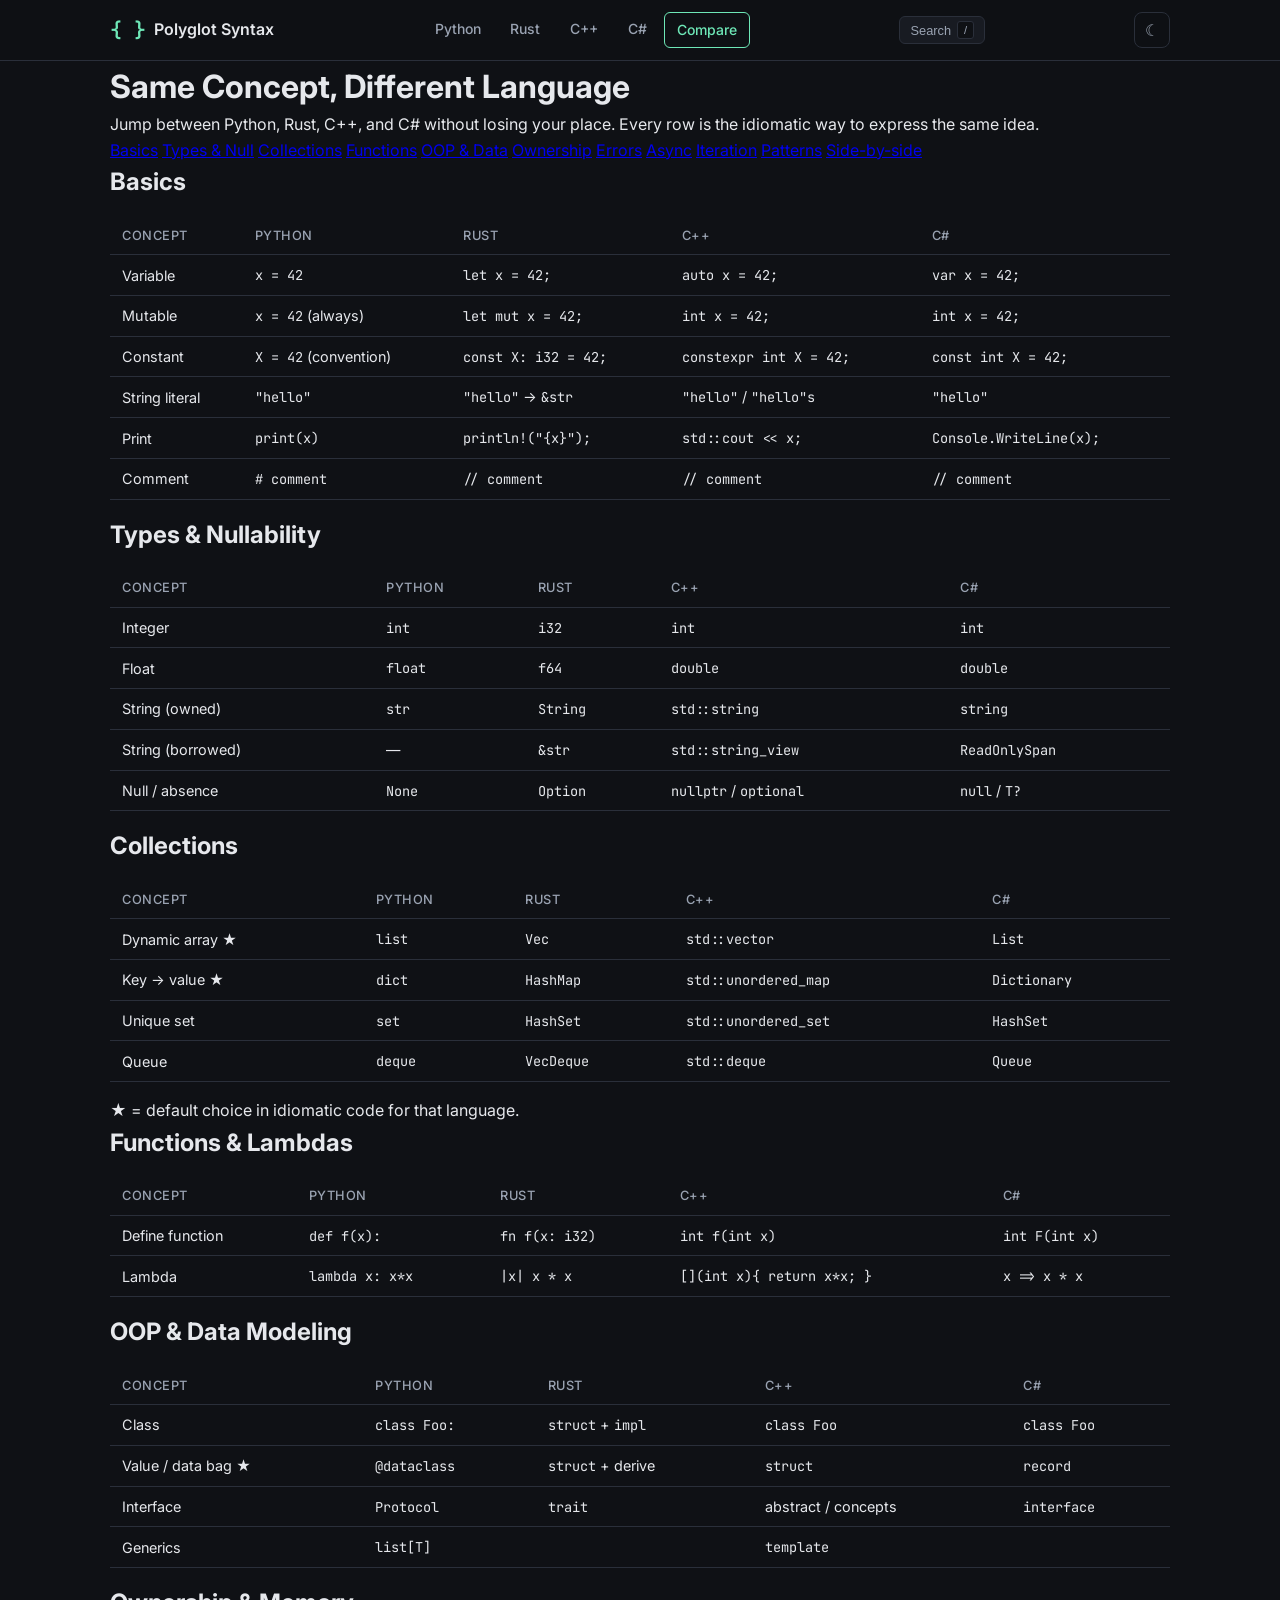
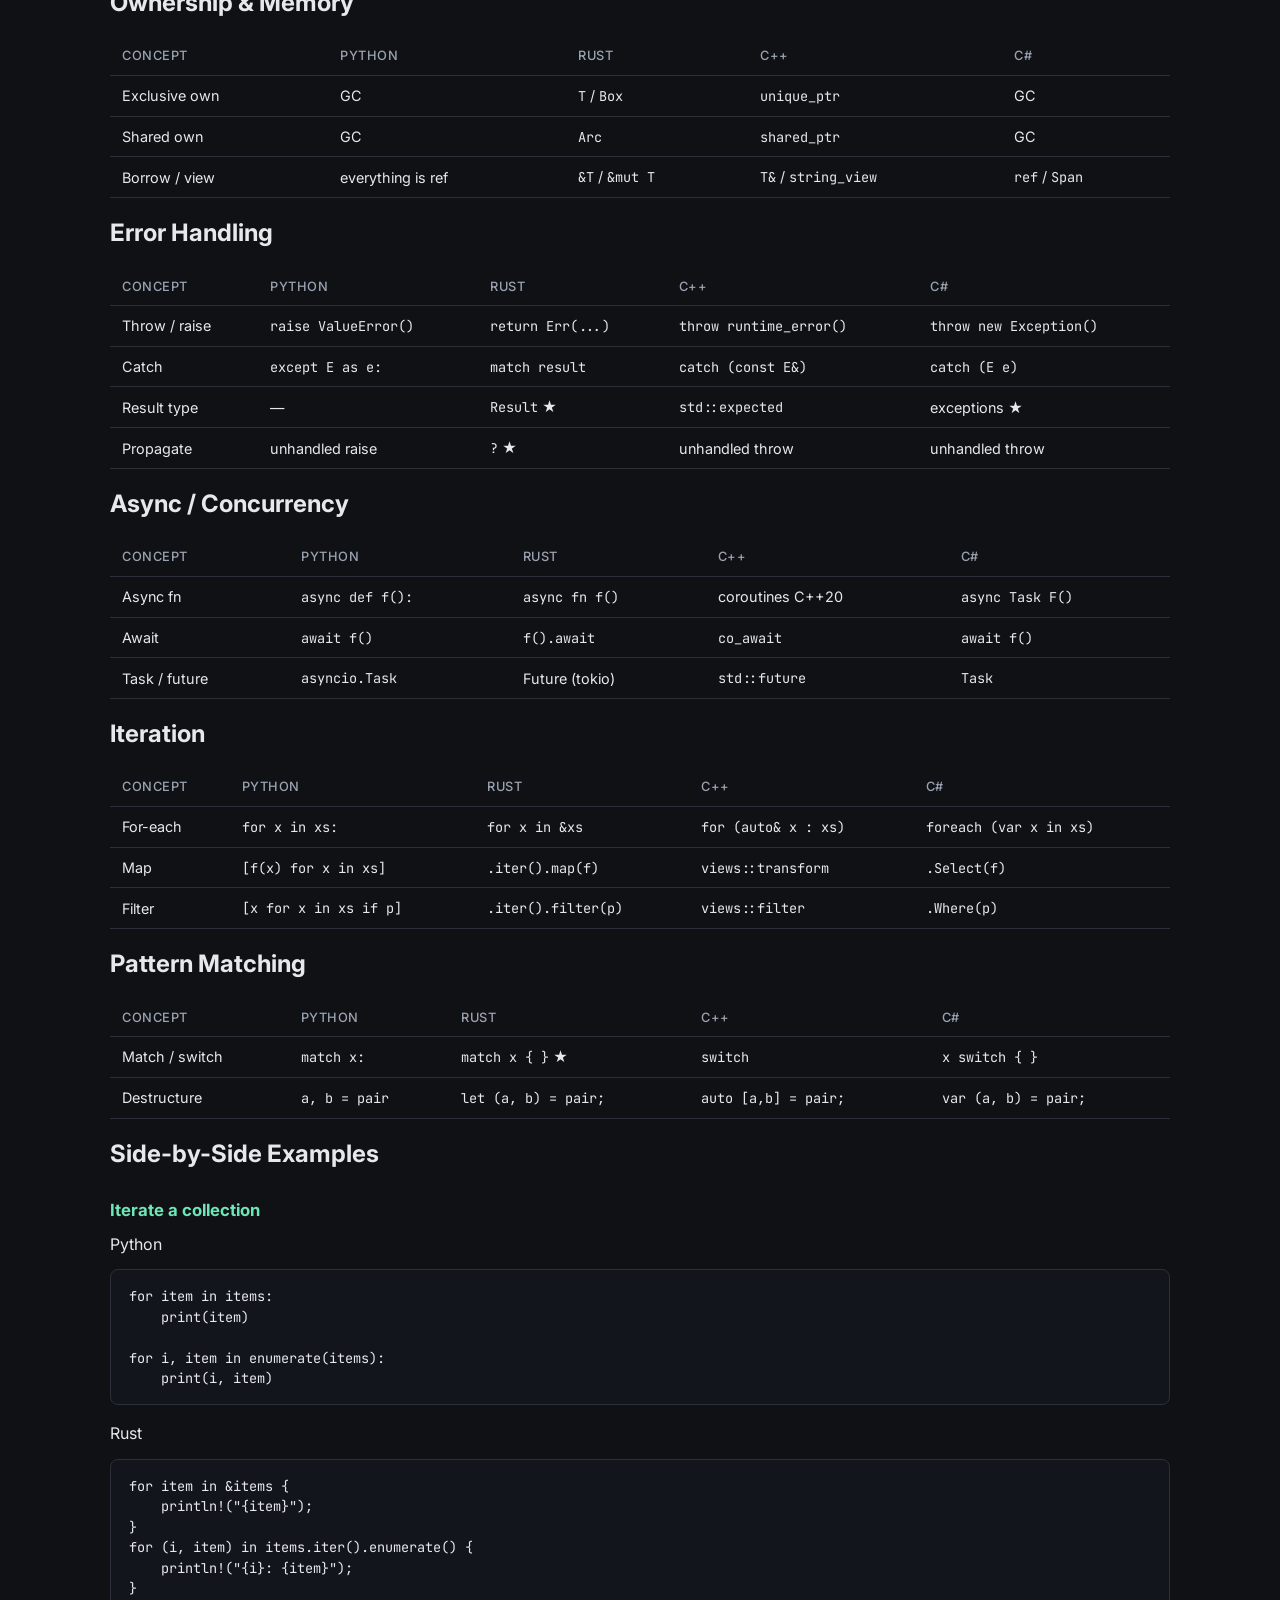
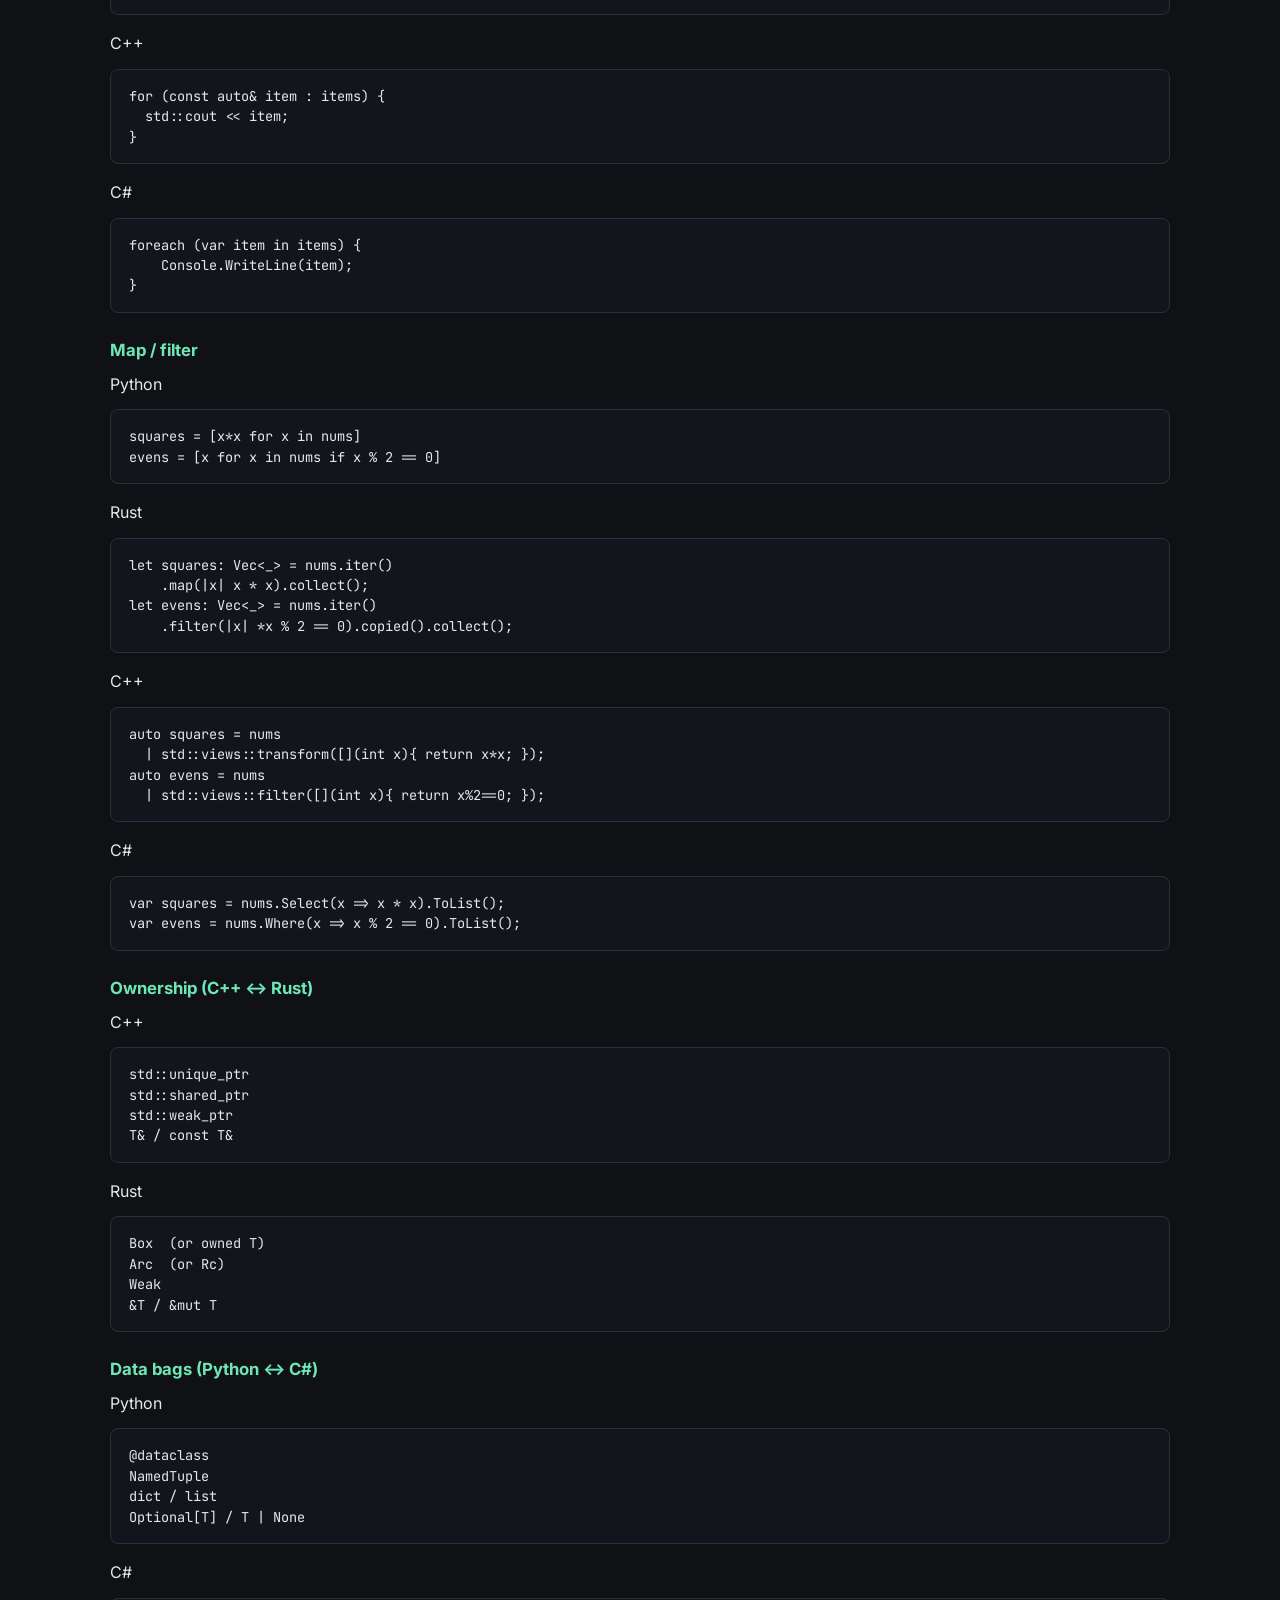
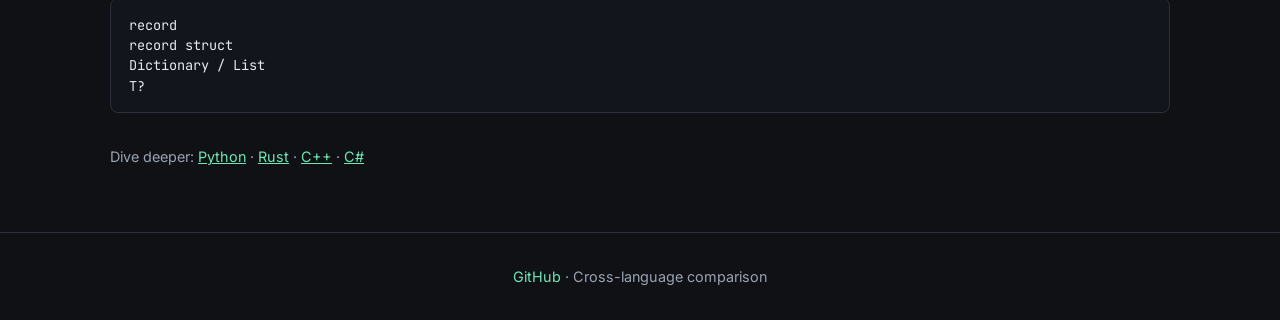
==== compare/index.html @ 5d9e0e56 "Phase 4: cross-language comparison page with concept matrices and side-by-side examples" ====
<!DOCTYPE html>
<html lang="en">
<head>
  <meta charset="UTF-8">
  <meta name="viewport" content="width=device-width, initial-scale=1.0">
  <title>Compare Languages — Polyglot Syntax Reference</title>
  <meta name="description" content="Side-by-side syntax comparison for Python, Rust, C++, and C#.">
  <link rel="stylesheet" href="../css/style.css">
  <link href="https://fonts.googleapis.com/css2?family=Inter:wght@400;500;600;700&family=JetBrains+Mono:wght@400;500&display=swap" rel="stylesheet">
</head>
<body>
  <header class="site-header">
    <div class="container header-inner">
      <a href="../index.html" class="logo"><span class="logo-mark">{ }</span><span class="logo-text">Polyglot Syntax</span></a>
      <nav class="lang-nav">
        <a href="../python/index.html" class="lang-btn python">Python</a>
        <a href="../rust/index.html" class="lang-btn rust">Rust</a>
        <a href="../cpp/index.html" class="lang-btn cpp">C++</a>
        <a href="../csharp/index.html" class="lang-btn csharp">C#</a>
        <a href="index.html" class="lang-btn" style="color:var(--accent);border:1px solid var(--accent);">Compare</a>
      </nav>
      <button id="theme-toggle" class="theme-btn" aria-label="Toggle theme">☾</button>
    </div>
  </header>

  <main class="container" style="max-width:1100px;padding-bottom:4rem;">
    <div class="compare-hero">
      <h1>Same Concept, Different Language</h1>
      <p>Jump between Python, Rust, C++, and C# without losing your place.
         Every row is the idiomatic way to express the same idea.</p>
    </div>

    <nav class="compare-toc">
      <a href="#basics">Basics</a>
      <a href="#types">Types & Null</a>
      <a href="#collections">Collections</a>
      <a href="#functions">Functions</a>
      <a href="#oop">OOP & Data</a>
      <a href="#ownership">Ownership</a>
      <a href="#errors">Errors</a>
      <a href="#async">Async</a>
      <a href="#iteration">Iteration</a>
      <a href="#patterns">Patterns</a>
      <a href="#side-by-side">Side-by-side</a>
    </nav>

    <section class="compare-section" id="basics">
      <h2>Basics</h2>
      <table class="compare-table">
        <thead><tr><th>Concept</th><th class="lang-python">Python</th><th class="lang-rust">Rust</th><th class="lang-cpp">C++</th><th class="lang-csharp">C#</th></tr></thead>
        <tbody>
          <tr><td class="concept">Variable</td><td><code>x = 42</code></td><td><code>let x = 42;</code></td><td><code>auto x = 42;</code></td><td><code>var x = 42;</code></td></tr>
          <tr><td class="concept">Mutable</td><td><code>x = 42</code> (always)</td><td><code>let mut x = 42;</code></td><td><code>int x = 42;</code></td><td><code>int x = 42;</code></td></tr>
          <tr><td class="concept">Constant</td><td><code>X = 42</code> (convention)</td><td><code>const X: i32 = 42;</code></td><td><code>constexpr int X = 42;</code></td><td><code>const int X = 42;</code></td></tr>
          <tr><td class="concept">String literal</td><td><code>"hello"</code></td><td><code>"hello"</code> → <code>&str</code></td><td><code>"hello"</code> / <code>"hello"s</code></td><td><code>"hello"</code></td></tr>
          <tr><td class="concept">Print</td><td><code>print(x)</code></td><td><code>println!("{x}");</code></td><td><code>std::cout << x;</code></td><td><code>Console.WriteLine(x);</code></td></tr>
          <tr><td class="concept">Comment</td><td><code># comment</code></td><td><code>// comment</code></td><td><code>// comment</code></td><td><code>// comment</code></td></tr>
        </tbody>
      </table>
    </section>

    <section class="compare-section" id="types">
      <h2>Types & Nullability</h2>
      <table class="compare-table">
        <thead><tr><th>Concept</th><th class="lang-python">Python</th><th class="lang-rust">Rust</th><th class="lang-cpp">C++</th><th class="lang-csharp">C#</th></tr></thead>
        <tbody>
          <tr><td class="concept">Integer</td><td><code>int</code></td><td><code>i32</code></td><td><code>int</code></td><td><code>int</code></td></tr>
          <tr><td class="concept">Float</td><td><code>float</code></td><td><code>f64</code></td><td><code>double</code></td><td><code>double</code></td></tr>
          <tr><td class="concept">String (owned)</td><td><code>str</code></td><td><code>String</code></td><td><code>std::string</code></td><td><code>string</code></td></tr>
          <tr><td class="concept">String (borrowed)</td><td>—</td><td><code>&str</code></td><td><code>std::string_view</code></td><td><code>ReadOnlySpan<char></code></td></tr>
          <tr><td class="concept">Null / absence</td><td><code>None</code></td><td><code>Option<T></code></td><td><code>nullptr</code> / <code>optional</code></td><td><code>null</code> / <code>T?</code></td></tr>
        </tbody>
      </table>
    </section>

    <section class="compare-section" id="collections">
      <h2>Collections</h2>
      <table class="compare-table">
        <thead><tr><th>Concept</th><th class="lang-python">Python</th><th class="lang-rust">Rust</th><th class="lang-cpp">C++</th><th class="lang-csharp">C#</th></tr></thead>
        <tbody>
          <tr><td class="concept">Dynamic array ★</td><td><code>list</code></td><td><code>Vec<T></code></td><td><code>std::vector<T></code></td><td><code>List<T></code></td></tr>
          <tr><td class="concept">Key → value ★</td><td><code>dict</code></td><td><code>HashMap<K,V></code></td><td><code>std::unordered_map</code></td><td><code>Dictionary<K,V></code></td></tr>
          <tr><td class="concept">Unique set</td><td><code>set</code></td><td><code>HashSet<T></code></td><td><code>std::unordered_set</code></td><td><code>HashSet<T></code></td></tr>
          <tr><td class="concept">Queue</td><td><code>deque</code></td><td><code>VecDeque<T></code></td><td><code>std::deque<T></code></td><td><code>Queue<T></code></td></tr>
        </tbody>
      </table>
      <p class="idiom-note">★ = default choice in idiomatic code for that language.</p>
    </section>

    <section class="compare-section" id="functions">
      <h2>Functions & Lambdas</h2>
      <table class="compare-table">
        <thead><tr><th>Concept</th><th class="lang-python">Python</th><th class="lang-rust">Rust</th><th class="lang-cpp">C++</th><th class="lang-csharp">C#</th></tr></thead>
        <tbody>
          <tr><td class="concept">Define function</td><td><code>def f(x):</code></td><td><code>fn f(x: i32)</code></td><td><code>int f(int x)</code></td><td><code>int F(int x)</code></td></tr>
          <tr><td class="concept">Lambda</td><td><code>lambda x: x*x</code></td><td><code>|x| x * x</code></td><td><code>[](int x){ return x*x; }</code></td><td><code>x => x * x</code></td></tr>
        </tbody>
      </table>
    </section>

    <section class="compare-section" id="oop">
      <h2>OOP & Data Modeling</h2>
      <table class="compare-table">
        <thead><tr><th>Concept</th><th class="lang-python">Python</th><th class="lang-rust">Rust</th><th class="lang-cpp">C++</th><th class="lang-csharp">C#</th></tr></thead>
        <tbody>
          <tr><td class="concept">Class</td><td><code>class Foo:</code></td><td><code>struct</code> + <code>impl</code></td><td><code>class Foo</code></td><td><code>class Foo</code></td></tr>
          <tr><td class="concept">Value / data bag ★</td><td><code>@dataclass</code></td><td><code>struct</code> + derive</td><td><code>struct</code></td><td><code>record</code></td></tr>
          <tr><td class="concept">Interface</td><td><code>Protocol</code></td><td><code>trait</code></td><td>abstract / concepts</td><td><code>interface</code></td></tr>
          <tr><td class="concept">Generics</td><td><code>list[T]</code></td><td><code><T: Trait></code></td><td><code>template<typename T></code></td><td><code><T></code></td></tr>
        </tbody>
      </table>
    </section>

    <section class="compare-section" id="ownership">
      <h2>Ownership & Memory</h2>
      <table class="compare-table">
        <thead><tr><th>Concept</th><th class="lang-python">Python</th><th class="lang-rust">Rust</th><th class="lang-cpp">C++</th><th class="lang-csharp">C#</th></tr></thead>
        <tbody>
          <tr><td class="concept">Exclusive own</td><td>GC</td><td><code>T</code> / <code>Box<T></code></td><td><code>unique_ptr<T></code></td><td>GC</td></tr>
          <tr><td class="concept">Shared own</td><td>GC</td><td><code>Arc<T></code></td><td><code>shared_ptr<T></code></td><td>GC</td></tr>
          <tr><td class="concept">Borrow / view</td><td>everything is ref</td><td><code>&T</code> / <code>&mut T</code></td><td><code>T&</code> / <code>string_view</code></td><td><code>ref</code> / <code>Span<T></code></td></tr>
        </tbody>
      </table>
    </section>

    <section class="compare-section" id="errors">
      <h2>Error Handling</h2>
      <table class="compare-table">
        <thead><tr><th>Concept</th><th class="lang-python">Python</th><th class="lang-rust">Rust</th><th class="lang-cpp">C++</th><th class="lang-csharp">C#</th></tr></thead>
        <tbody>
          <tr><td class="concept">Throw / raise</td><td><code>raise ValueError()</code></td><td><code>return Err(...)</code></td><td><code>throw runtime_error()</code></td><td><code>throw new Exception()</code></td></tr>
          <tr><td class="concept">Catch</td><td><code>except E as e:</code></td><td><code>match result</code></td><td><code>catch (const E&)</code></td><td><code>catch (E e)</code></td></tr>
          <tr><td class="concept">Result type</td><td>—</td><td><code>Result<T,E></code> ★</td><td><code>std::expected</code></td><td>exceptions ★</td></tr>
          <tr><td class="concept">Propagate</td><td>unhandled raise</td><td><code>?</code> ★</td><td>unhandled throw</td><td>unhandled throw</td></tr>
        </tbody>
      </table>
    </section>

    <section class="compare-section" id="async">
      <h2>Async / Concurrency</h2>
      <table class="compare-table">
        <thead><tr><th>Concept</th><th class="lang-python">Python</th><th class="lang-rust">Rust</th><th class="lang-cpp">C++</th><th class="lang-csharp">C#</th></tr></thead>
        <tbody>
          <tr><td class="concept">Async fn</td><td><code>async def f():</code></td><td><code>async fn f()</code></td><td>coroutines C++20</td><td><code>async Task F()</code></td></tr>
          <tr><td class="concept">Await</td><td><code>await f()</code></td><td><code>f().await</code></td><td><code>co_await</code></td><td><code>await f()</code></td></tr>
          <tr><td class="concept">Task / future</td><td><code>asyncio.Task</code></td><td>Future (tokio)</td><td><code>std::future</code></td><td><code>Task<T></code></td></tr>
        </tbody>
      </table>
    </section>

    <section class="compare-section" id="iteration">
      <h2>Iteration</h2>
      <table class="compare-table">
        <thead><tr><th>Concept</th><th class="lang-python">Python</th><th class="lang-rust">Rust</th><th class="lang-cpp">C++</th><th class="lang-csharp">C#</th></tr></thead>
        <tbody>
          <tr><td class="concept">For-each</td><td><code>for x in xs:</code></td><td><code>for x in &xs</code></td><td><code>for (auto& x : xs)</code></td><td><code>foreach (var x in xs)</code></td></tr>
          <tr><td class="concept">Map</td><td><code>[f(x) for x in xs]</code></td><td><code>.iter().map(f)</code></td><td><code>views::transform</code></td><td><code>.Select(f)</code></td></tr>
          <tr><td class="concept">Filter</td><td><code>[x for x in xs if p]</code></td><td><code>.iter().filter(p)</code></td><td><code>views::filter</code></td><td><code>.Where(p)</code></td></tr>
        </tbody>
      </table>
    </section>

    <section class="compare-section" id="patterns">
      <h2>Pattern Matching</h2>
      <table class="compare-table">
        <thead><tr><th>Concept</th><th class="lang-python">Python</th><th class="lang-rust">Rust</th><th class="lang-cpp">C++</th><th class="lang-csharp">C#</th></tr></thead>
        <tbody>
          <tr><td class="concept">Match / switch</td><td><code>match x:</code></td><td><code>match x { }</code> ★</td><td><code>switch</code></td><td><code>x switch { }</code></td></tr>
          <tr><td class="concept">Destructure</td><td><code>a, b = pair</code></td><td><code>let (a, b) = pair;</code></td><td><code>auto [a,b] = pair;</code></td><td><code>var (a, b) = pair;</code></td></tr>
        </tbody>
      </table>
    </section>

    <section class="compare-section" id="side-by-side">
      <h2>Side-by-Side Examples</h2>

      <h3 style="margin:1.5rem 0 0.5rem;font-size:1.05rem;color:var(--accent);">Iterate a collection</h3>
      <div class="quad-grid">
        <div class="quad-card"><div class="quad-card-header python">Python</div><pre><code>for item in items:
    print(item)

for i, item in enumerate(items):
    print(i, item)</code></pre></div>
        <div class="quad-card"><div class="quad-card-header rust">Rust</div><pre><code>for item in &items {
    println!("{item}");
}
for (i, item) in items.iter().enumerate() {
    println!("{i}: {item}");
}</code></pre></div>
        <div class="quad-card"><div class="quad-card-header cpp">C++</div><pre><code>for (const auto& item : items) {
  std::cout << item;
}</code></pre></div>
        <div class="quad-card"><div class="quad-card-header csharp">C#</div><pre><code>foreach (var item in items) {
    Console.WriteLine(item);
}</code></pre></div>
      </div>

      <h3 style="margin:1.5rem 0 0.5rem;font-size:1.05rem;color:var(--accent);">Map / filter</h3>
      <div class="quad-grid">
        <div class="quad-card"><div class="quad-card-header python">Python</div><pre><code>squares = [x*x for x in nums]
evens = [x for x in nums if x % 2 == 0]</code></pre></div>
        <div class="quad-card"><div class="quad-card-header rust">Rust</div><pre><code>let squares: Vec<_> = nums.iter()
    .map(|x| x * x).collect();
let evens: Vec<_> = nums.iter()
    .filter(|x| *x % 2 == 0).copied().collect();</code></pre></div>
        <div class="quad-card"><div class="quad-card-header cpp">C++</div><pre><code>auto squares = nums
  | std::views::transform([](int x){ return x*x; });
auto evens = nums
  | std::views::filter([](int x){ return x%2==0; });</code></pre></div>
        <div class="quad-card"><div class="quad-card-header csharp">C#</div><pre><code>var squares = nums.Select(x => x * x).ToList();
var evens = nums.Where(x => x % 2 == 0).ToList();</code></pre></div>
      </div>

      <h3 style="margin:1.5rem 0 0.5rem;font-size:1.05rem;color:var(--accent);">Ownership (C++ ↔ Rust)</h3>
      <div class="pair-grid">
        <div class="pair-card"><div class="pair-card-header"><span>C++</span></div><pre><code>std::unique_ptr<T>
std::shared_ptr<T>
std::weak_ptr<T>
T& / const T&</code></pre></div>
        <div class="pair-card"><div class="pair-card-header"><span>Rust</span></div><pre><code>Box<T>  (or owned T)
Arc<T>  (or Rc<T>)
Weak<T>
&T / &mut T</code></pre></div>
      </div>

      <h3 style="margin:1.5rem 0 0.5rem;font-size:1.05rem;color:var(--accent);">Data bags (Python ↔ C#)</h3>
      <div class="pair-grid">
        <div class="pair-card"><div class="pair-card-header"><span>Python</span></div><pre><code>@dataclass
NamedTuple
dict / list
Optional[T] / T | None</code></pre></div>
        <div class="pair-card"><div class="pair-card-header"><span>C#</span></div><pre><code>record
record struct
Dictionary / List
T?</code></pre></div>
      </div>
    </section>

    <p style="margin-top:2rem;color:var(--text-muted);font-size:0.9rem;">
      Dive deeper:
      <a href="../python/index.html" style="color:var(--accent)">Python</a> ·
      <a href="../rust/index.html" style="color:var(--accent)">Rust</a> ·
      <a href="../cpp/index.html" style="color:var(--accent)">C++</a> ·
      <a href="../csharp/index.html" style="color:var(--accent)">C#</a>
    </p>
  </main>

  <footer class="site-footer">
    <div class="container">
      <p><a href="https://github.com/Derreavus/polyglot-syntax-reference">GitHub</a> · Cross-language comparison</p>
    </div>
  </footer>
  <script src="../js/main.js"></script>
</body>
</html>
---- css/style.css ----
:root {
  --bg: #0f1115;
  --bg-elevated: #181b22;
  --bg-card: #1e222b;
  --border: #2a2f3a;
  --text: #e6e8ec;
  --text-muted: #9aa3b2;
  --accent: #6ee7b7;
  --python: #3776ab;
  --rust: #dea584;
  --cpp: #00599c;
  --csharp: #239120;
  --code-bg: #12151c;
  --radius: 10px;
  --font: "Inter", system-ui, sans-serif;
  --mono: "JetBrains Mono", ui-monospace, monospace;
}

[data-theme="light"] {
  --bg: #f7f8fa;
  --bg-elevated: #ffffff;
  --bg-card: #ffffff;
  --border: #e2e5eb;
  --text: #1a1d24;
  --text-muted: #5c6575;
  --code-bg: #f0f2f5;
}

* { box-sizing: border-box; margin: 0; padding: 0; }
html { scroll-behavior: smooth; }
body {
  font-family: var(--font);
  background: var(--bg);
  color: var(--text);
  line-height: 1.6;
  min-height: 100vh;
}
.container { max-width: 1100px; margin: 0 auto; padding: 0 1.25rem; }

.site-header {
  position: sticky; top: 0; z-index: 100;
  background: color-mix(in srgb, var(--bg) 92%, transparent);
  backdrop-filter: blur(12px);
  border-bottom: 1px solid var(--border);
}
.header-inner {
  display: flex; align-items: center; justify-content: space-between;
  height: 60px; gap: 0.5rem;
}
.logo {
  display: flex; align-items: center; gap: 0.5rem;
  text-decoration: none; color: var(--text); font-weight: 600;
}
.logo-mark { font-family: var(--mono); color: var(--accent); font-size: 1.25rem; }
.lang-nav { display: flex; gap: 0.35rem; }
.lang-btn {
  padding: 0.35rem 0.75rem; border-radius: 6px; text-decoration: none;
  font-size: 0.875rem; font-weight: 500; color: var(--text-muted); transition: all 0.15s;
}
.lang-btn:hover { color: var(--text); background: var(--bg-elevated); }
.lang-btn.python:hover, .lang-btn.python.active { color: #fff; background: var(--python); }
.lang-btn.rust:hover, .lang-btn.rust.active { color: #1a1a1a; background: var(--rust); }
.lang-btn.cpp:hover, .lang-btn.cpp.active { color: #fff; background: var(--cpp); }
.lang-btn.csharp:hover, .lang-btn.csharp.active { color: #fff; background: var(--csharp); }
.theme-btn {
  background: none; border: 1px solid var(--border); color: var(--text-muted);
  width: 36px; height: 36px; border-radius: 8px; cursor: pointer; font-size: 1rem;
}

.hero { padding: 4rem 0 3rem; }
.hero h1 {
  font-size: clamp(1.9rem, 4vw, 2.75rem); font-weight: 700;
  letter-spacing: -0.03em; line-height: 1.2; margin-bottom: 1rem;
}
.hero-sub { color: var(--text-muted); font-size: 1.1rem; max-width: 620px; margin-bottom: 2.5rem; }
.hero-cards {
  display: grid; grid-template-columns: repeat(auto-fit, minmax(220px, 1fr)); gap: 1rem;
}
.hero-card {
  background: var(--bg-card); border: 1px solid var(--border); border-radius: var(--radius);
  padding: 1.4rem; text-decoration: none; color: inherit;
  transition: transform 0.15s, border-color 0.15s;
}
.hero-card:hover {
  transform: translateY(-3px);
  border-color: color-mix(in srgb, var(--accent) 40%, var(--border));
}
.hero-card h2 { font-size: 1.25rem; margin-bottom: 0.4rem; }
.hero-card.python h2 { color: var(--python); }
.hero-card.rust h2 { color: var(--rust); }
.hero-card.cpp h2 { color: #4da3ff; }
.hero-card.csharp h2 { color: #3ddc84; }
.hero-card p { font-size: 0.9rem; color: var(--text-muted); }

.features { padding: 2rem 0 4rem; }
.features h2 { font-size: 1.4rem; margin-bottom: 1.5rem; }
.feature-grid {
  display: grid; grid-template-columns: repeat(auto-fit, minmax(240px, 1fr)); gap: 1.25rem;
}
.feature {
  background: var(--bg-elevated); border: 1px solid var(--border);
  border-radius: var(--radius); padding: 1.25rem;
}
.feature h3 { font-size: 1rem; margin-bottom: 0.4rem; }
.feature p { font-size: 0.9rem; color: var(--text-muted); }

.lang-layout {
  display: grid; grid-template-columns: 240px 1fr; gap: 2rem;
  padding: 2rem 0 4rem; max-width: 1200px; margin: 0 auto;
}
@media (max-width: 860px) {
  .lang-layout { grid-template-columns: 1fr; }
  .sidebar { position: static !important; max-height: none !important; }
}
.sidebar {
  position: sticky; top: 76px; align-self: start;
  max-height: calc(100vh - 90px); overflow-y: auto; padding-right: 0.5rem;
}
.sidebar h3 {
  font-size: 0.75rem; text-transform: uppercase; letter-spacing: 0.06em;
  color: var(--text-muted); margin: 1.25rem 0 0.5rem;
}
.sidebar a {
  display: block; padding: 0.3rem 0.6rem; border-radius: 6px;
  color: var(--text-muted); text-decoration: none; font-size: 0.9rem;
}
.sidebar a:hover, .sidebar a.active { background: var(--bg-elevated); color: var(--text); }

.content { min-width: 0; }
.content h1 { font-size: 1.9rem; margin-bottom: 0.5rem; }
.content .lang-tag {
  display: inline-block; font-size: 0.75rem; font-weight: 600;
  padding: 0.2rem 0.55rem; border-radius: 4px; margin-bottom: 1.5rem;
}
.lang-tag.python { background: color-mix(in srgb, var(--python) 25%, transparent); color: #6db3f2; }
.lang-tag.rust { background: color-mix(in srgb, var(--rust) 25%, transparent); color: var(--rust); }
.lang-tag.cpp { background: color-mix(in srgb, var(--cpp) 30%, transparent); color: #4da3ff; }
.lang-tag.csharp { background: color-mix(in srgb, var(--csharp) 25%, transparent); color: #3ddc84; }

section.topic { margin-bottom: 3rem; scroll-margin-top: 80px; }
section.topic h2 {
  font-size: 1.35rem; border-bottom: 1px solid var(--border);
  padding-bottom: 0.4rem; margin-bottom: 1rem;
}
section.topic h3 { font-size: 1.05rem; margin: 1.4rem 0 0.5rem; color: var(--accent); }

pre, code { font-family: var(--mono); font-size: 0.85rem; }
pre {
  background: var(--code-bg); border: 1px solid var(--border); border-radius: 8px;
  padding: 1rem 1.1rem; overflow-x: auto; margin: 0.75rem 0 1rem; line-height: 1.5;
}
code.inline {
  background: var(--code-bg); padding: 0.15rem 0.4rem; border-radius: 4px; font-size: 0.84em;
}
.grid-2 { display: grid; grid-template-columns: 1fr 1fr; gap: 1rem; }
@media (max-width: 700px) { .grid-2 { grid-template-columns: 1fr; } }
.note {
  background: color-mix(in srgb, var(--accent) 8%, var(--bg-elevated));
  border-left: 3px solid var(--accent); padding: 0.75rem 1rem;
  border-radius: 0 6px 6px 0; font-size: 0.9rem; margin: 1rem 0;
}
table { width: 100%; border-collapse: collapse; font-size: 0.9rem; margin: 1rem 0; }
th, td { text-align: left; padding: 0.5rem 0.75rem; border-bottom: 1px solid var(--border); }
th {
  color: var(--text-muted); font-weight: 500; font-size: 0.8rem;
  text-transform: uppercase; letter-spacing: 0.04em;
}

.site-footer {
  border-top: 1px solid var(--border); padding: 2rem 0;
  text-align: center; color: var(--text-muted); font-size: 0.9rem;
}
.site-footer a { color: var(--accent); text-decoration: none; }

.xlang-bar {
  display: flex; flex-wrap: wrap; align-items: center; gap: 0.4rem;
  margin: -0.5rem 0 1rem; font-size: 0.8rem;
}
.xlang-label { color: var(--text-muted); margin-right: 0.15rem; }
.xlang-link {
  display: inline-block; padding: 0.15rem 0.5rem; border-radius: 4px;
  text-decoration: none; font-weight: 500; font-size: 0.75rem;
  border: 1px solid var(--border); color: var(--text-muted); transition: all 0.12s;
}
.xlang-link:hover { color: #fff; }
.xlang-link.python:hover { background: var(--python); border-color: var(--python); }
.xlang-link.rust:hover { background: var(--rust); border-color: var(--rust); color: #1a1a1a; }
.xlang-link.cpp:hover { background: var(--cpp); border-color: var(--cpp); }
.xlang-link.csharp:hover { background: var(--csharp); border-color: var(--csharp); }

.pdf-btn {
  display: inline-block; margin: 0 0 1.25rem; padding: 0.35rem 0.85rem;
  font-size: 0.8rem; font-weight: 600; color: var(--bg); background: var(--accent);
  border-radius: 6px; text-decoration: none; transition: opacity 0.15s;
}
.pdf-btn:hover { opacity: 0.85; color: var(--bg); }

.search-trigger {
  display: inline-flex; align-items: center; gap: 0.4rem;
  padding: 0.3rem 0.65rem; border: 1px solid var(--border); border-radius: 6px;
  background: var(--bg-elevated); color: var(--text-muted); font-size: 0.8rem;
  cursor: pointer; transition: border-color 0.12s, color 0.12s;
}
.search-trigger:hover { border-color: var(--accent); color: var(--text); }
.search-trigger kbd {
  font-family: inherit; font-size: 0.7rem; padding: 0.1rem 0.35rem;
  border-radius: 3px; border: 1px solid var(--border); background: var(--bg); color: var(--text-muted);
}
@media (max-width: 640px) { .search-trigger-label { display: none; } .lang-nav { display: none; } }

#cmd-overlay {
  position: fixed; inset: 0; z-index: 1000; background: rgba(0,0,0,0.55);
  display: flex; align-items: flex-start; justify-content: center; padding: 12vh 1rem 1rem;
}
#cmd-overlay[hidden] { display: none; }
body.palette-open { overflow: hidden; }
#cmd-palette {
  width: min(560px, 100%); background: var(--bg-elevated); border: 1px solid var(--border);
  border-radius: 10px; box-shadow: 0 16px 48px rgba(0,0,0,0.35); overflow: hidden;
}
.cmd-header {
  display: flex; align-items: center; gap: 0.5rem;
  padding: 0.75rem 1rem; border-bottom: 1px solid var(--border);
}
#cmd-input {
  flex: 1; border: none; background: transparent; color: var(--text);
  font-size: 1rem; outline: none; font-family: inherit;
}
#cmd-input::placeholder { color: var(--text-muted); }
.cmd-hint {
  font-size: 0.7rem; padding: 0.15rem 0.4rem; border-radius: 4px;
  border: 1px solid var(--border); color: var(--text-muted);
}
#cmd-results { max-height: 360px; overflow-y: auto; padding: 0.35rem; }
.cmd-hit {
  display: flex; align-items: center; gap: 0.65rem; padding: 0.55rem 0.7rem;
  border-radius: 6px; text-decoration: none; color: var(--text); cursor: pointer;
}
.cmd-hit:hover, .cmd-hit.active { background: var(--bg); }
.cmd-hit-lang {
  flex-shrink: 0; font-size: 0.7rem; font-weight: 600; padding: 0.15rem 0.45rem;
  border-radius: 4px; min-width: 3.4rem; text-align: center;
}
.cmd-hit-lang.python { background: color-mix(in srgb, var(--python) 25%, transparent); color: var(--python); }
.cmd-hit-lang.rust { background: color-mix(in srgb, var(--rust) 25%, transparent); color: var(--rust); }
.cmd-hit-lang.cpp { background: color-mix(in srgb, var(--cpp) 25%, transparent); color: var(--cpp); }
.cmd-hit-lang.csharp { background: color-mix(in srgb, var(--csharp) 25%, transparent); color: var(--csharp); }
.cmd-hit-title { flex: 1; font-size: 0.9rem; }
.cmd-hit-here { font-size: 0.7rem; color: var(--text-muted); }
.cmd-empty { padding: 1.25rem; text-align: center; color: var(--text-muted); font-size: 0.9rem; }
.cmd-footer {
  display: flex; gap: 1rem; padding: 0.5rem 1rem; border-top: 1px solid var(--border);
  font-size: 0.75rem; color: var(--text-muted);
}
.cmd-footer kbd {
  font-family: inherit; font-size: 0.7rem; padding: 0.05rem 0.3rem;
  border-radius: 3px; border: 1px solid var(--border); margin-right: 0.15rem;
}

pre.code-block { position: relative; }
.copy-btn {
  position: absolute; top: 0.45rem; right: 0.45rem; padding: 0.2rem 0.55rem;
  font-size: 0.7rem; font-weight: 600; font-family: inherit;
  border: 1px solid var(--border); border-radius: 4px; background: var(--bg-elevated);
  color: var(--text-muted); cursor: pointer; opacity: 0;
  transition: opacity 0.12s, color 0.12s, border-color 0.12s;
}
pre.code-block:hover .copy-btn, .copy-btn:focus { opacity: 1; }
.copy-btn:hover { color: var(--text); border-color: var(--accent); }
.copy-btn.copied { opacity: 1; color: var(--accent); border-color: var(--accent); }

#back-to-top {
  position: fixed; bottom: 1.5rem; right: 1.5rem; z-index: 50;
  width: 2.4rem; height: 2.4rem; border-radius: 50%; border: 1px solid var(--border);
  background: var(--bg-elevated); color: var(--text); font-size: 1.1rem; cursor: pointer;
  box-shadow: 0 4px 12px rgba(0,0,0,0.2); transition: opacity 0.15s, transform 0.15s;
}
#back-to-top:hover { border-color: var(--accent); color: var(--accent); transform: translateY(-2px); }
#back-to-top[hidden] { display: none; }

.section-nav {
  display: flex; justify-content: space-between; gap: 1rem;
  margin-top: 1.5rem; padding-top: 1rem; border-top: 1px solid var(--border);
}
.section-nav a {
  display: flex; flex-direction: column; text-decoration: none;
  color: var(--text-muted); max-width: 45%; transition: color 0.12s;
}
.section-nav a:hover { color: var(--accent); }
.section-nav-next { text-align: right; margin-left: auto; }
.section-nav-dir {
  font-size: 0.7rem; text-transform: uppercase; letter-spacing: 0.04em; margin-bottom: 0.15rem;
}
.section-nav-title { font-size: 0.9rem; font-weight: 500; color: var(--text); }
.section-nav a:hover .section-nav-title { color: var(--accent); }

.breadcrumbs { font-size: 0.8rem; color: var(--text-muted); margin-bottom: 0.75rem; }
.breadcrumbs a { color: var(--text-muted); text-decoration: none; }
.breadcrumbs a:hover { color: var(--accent); }
.bc-sep { margin: 0 0.35rem; opacity: 0.5; }
.bc-current { color: var(--text); font-weight: 500; }

/* Phase 3 — Reference quality callouts */
.ver {
  display: inline-block;
  font-size: 0.65rem;
  font-weight: 600;
  font-family: var(--mono);
  padding: 0.1rem 0.4rem;
  border-radius: 3px;
  margin-left: 0.35rem;
  vertical-align: middle;
  background: color-mix(in srgb, var(--accent) 15%, transparent);
  color: var(--accent);
  letter-spacing: 0.02em;
}

.default-badge {
  display: inline-block;
  font-size: 0.65rem;
  font-weight: 700;
  padding: 0.1rem 0.4rem;
  border-radius: 3px;
  margin-left: 0.35rem;
  vertical-align: middle;
  background: color-mix(in srgb, var(--accent) 22%, transparent);
  color: var(--accent);
}

.callout {
  border-radius: 6px;
  padding: 0.65rem 0.9rem;
  margin: 0.75rem 0 1rem;
  font-size: 0.875rem;
  line-height: 1.45;
}
.callout strong {
  display: block;
  font-size: 0.7rem;
  text-transform: uppercase;
  letter-spacing: 0.05em;
  margin-bottom: 0.25rem;
}
.callout-use {
  background: color-mix(in srgb, #3b82f6 10%, var(--bg-elevated));
  border-left: 3px solid #3b82f6;
}
.callout-use strong { color: #60a5fa; }
.callout-avoid {
  background: color-mix(in srgb, #f59e0b 10%, var(--bg-elevated));
  border-left: 3px solid #f59e0b;
}
.callout-avoid strong { color: #fbbf24; }
.callout-default {
  background: color-mix(in srgb, var(--accent) 10%, var(--bg-elevated));
  border-left: 3px solid var(--accent);
}
.callout-default strong { color: var(--accent); }
.callout-mistake {
  background: color-mix(in srgb, #ef4444 10%, var(--bg-elevated));
  border-left: 3px solid #ef4444;
}
.callout-mistake strong { color: #f87171; }

.decision-tree {
  background: var(--code-bg);
  border: 1px solid var(--border);
  border-radius: 8px;
  padding: 0.9rem 1.1rem;
  margin: 0.75rem 0 1rem;
  font-family: var(--mono);
  font-size: 0.8rem;
  line-height: 1.55;
  white-space: pre-wrap;
  overflow-x: auto;
}
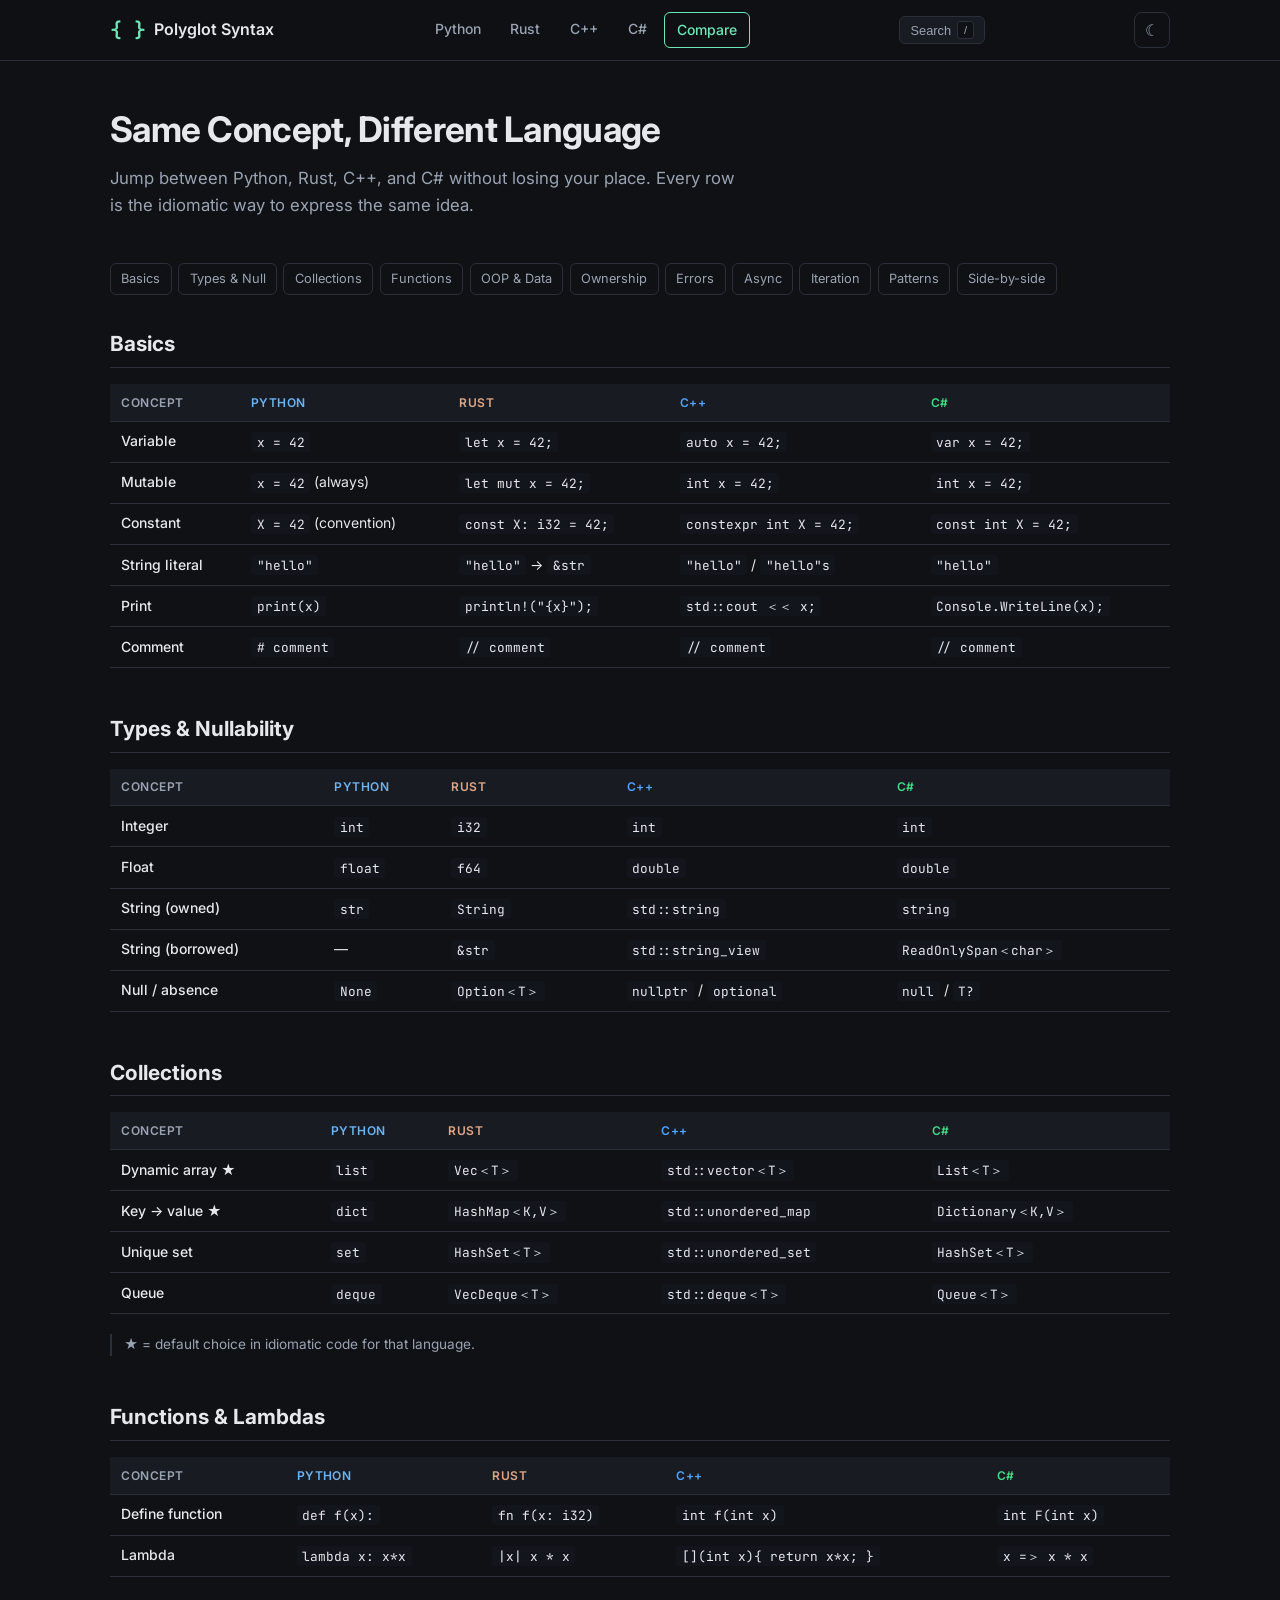
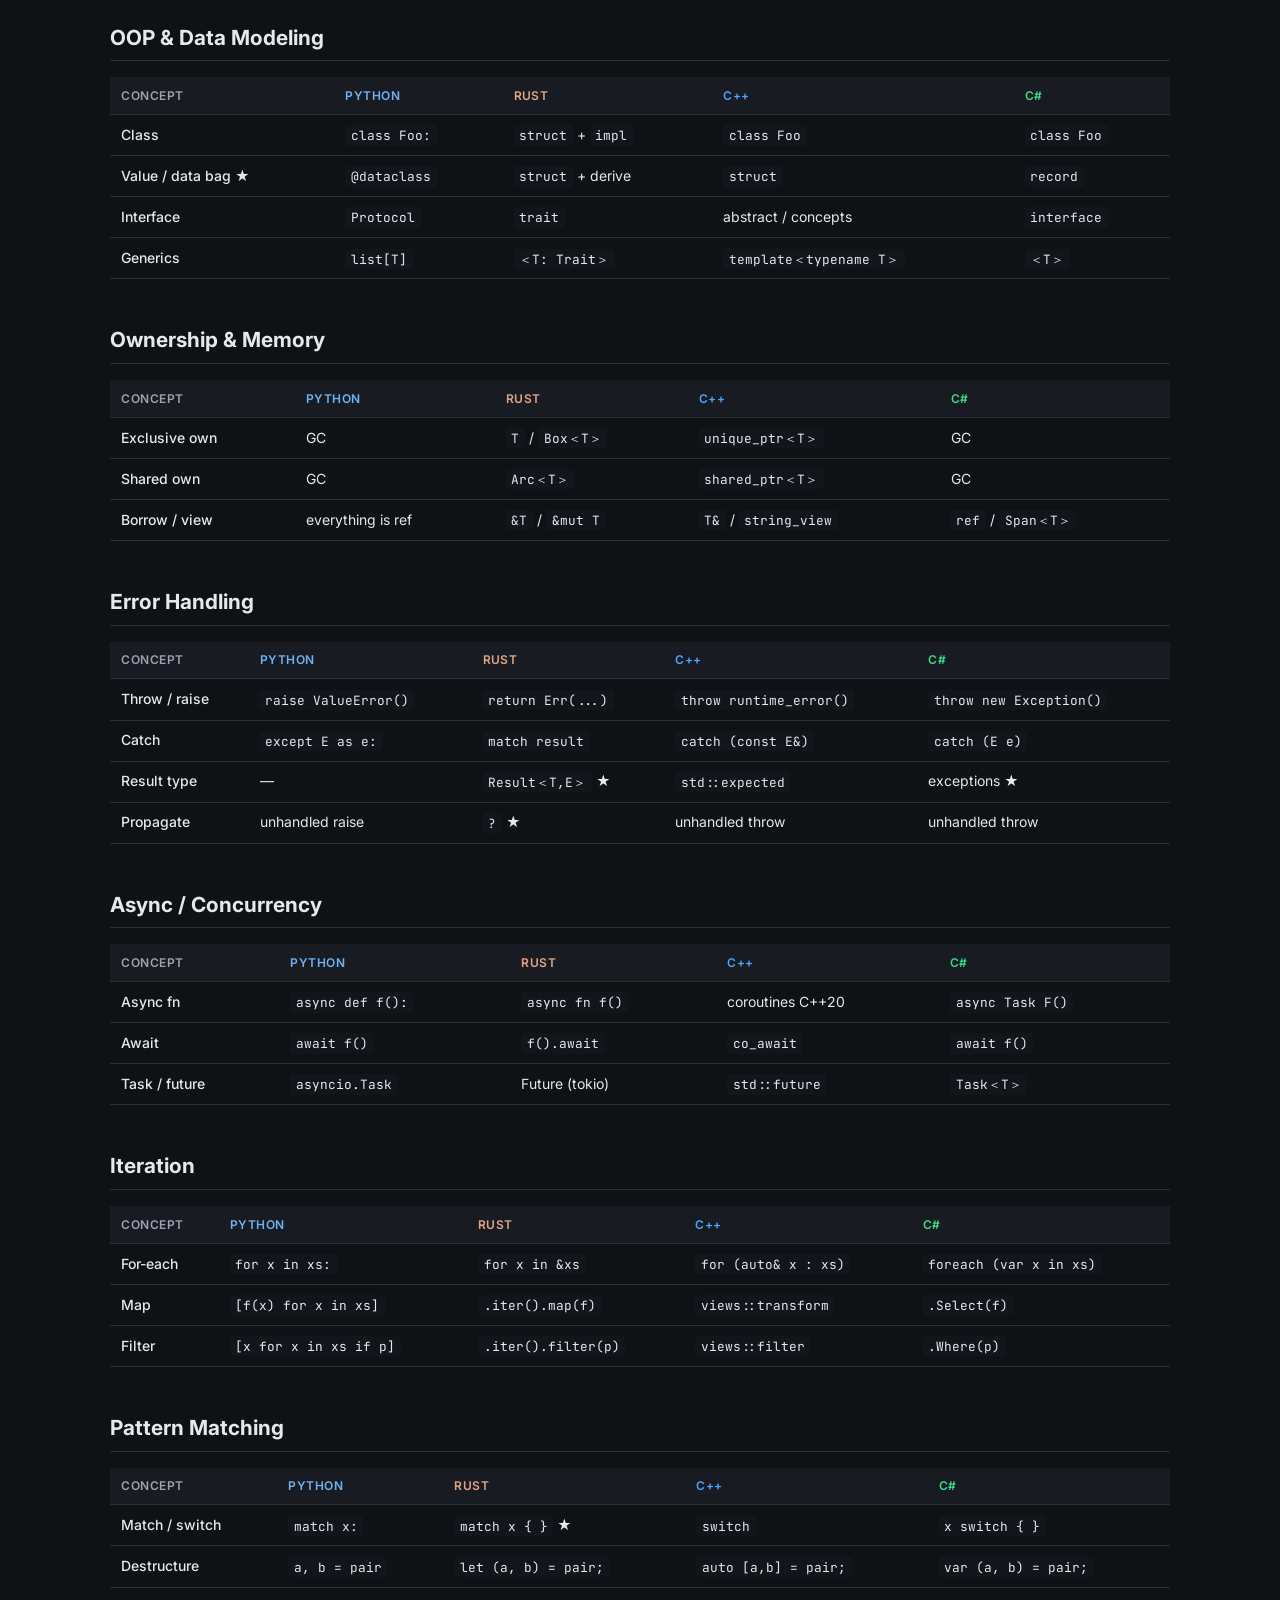
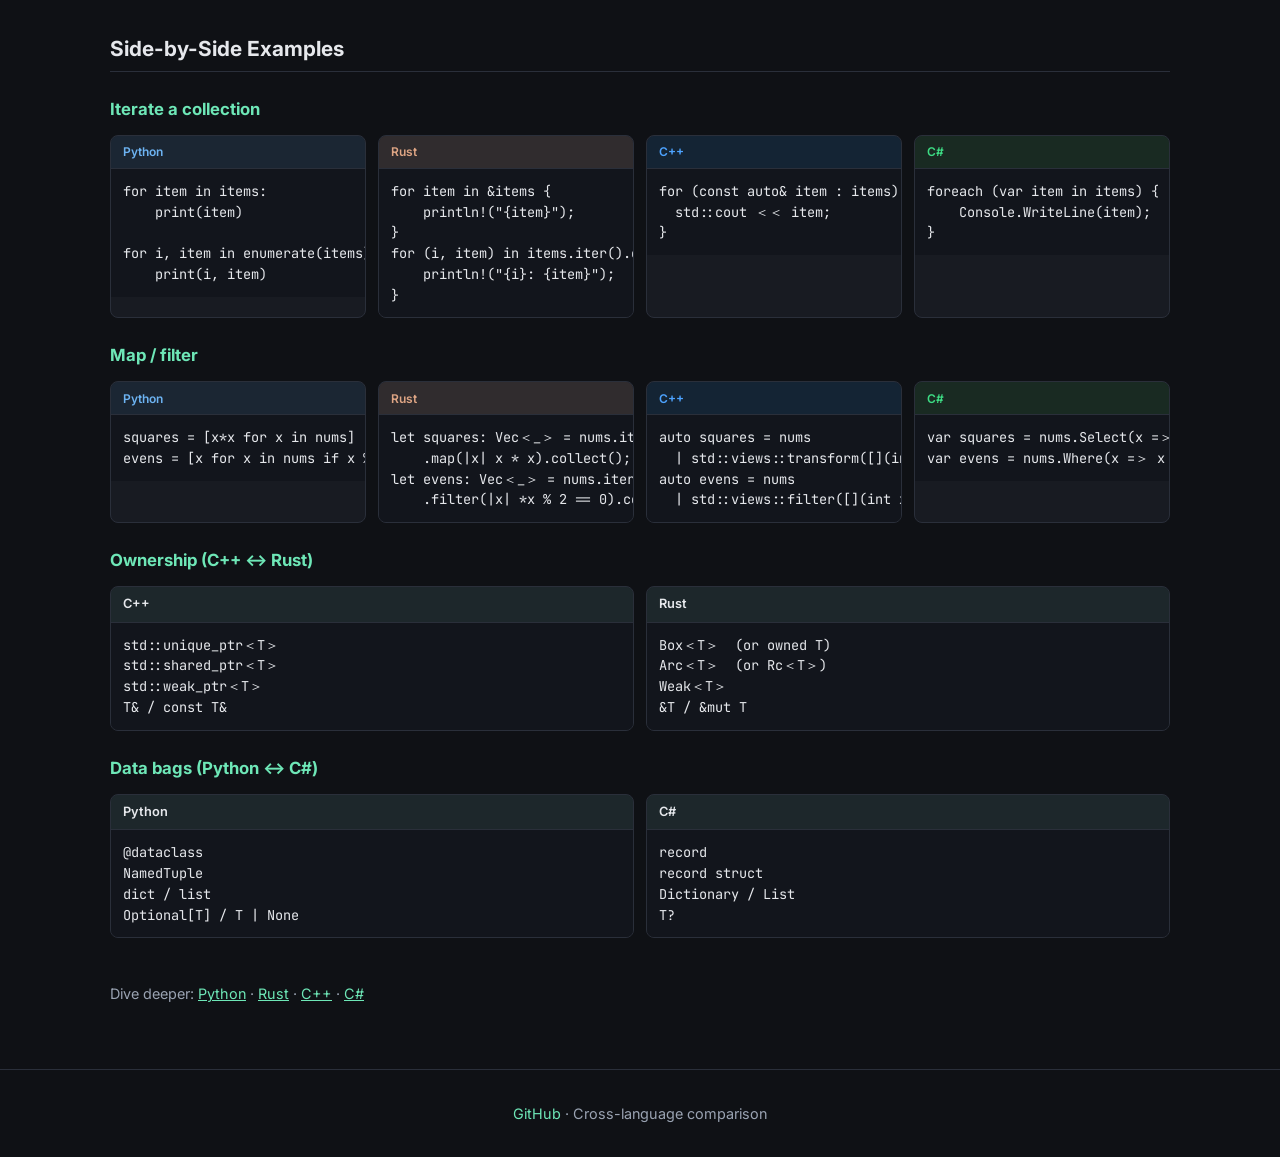
==== commit a17c4f87: "Fix compare page: fullwidth brackets so generics display (Vec＜T＞, ＜T: Trait＞, etc.)" ====
--- a/compare/index.html
+++ b/compare/index.html
@@ -53,7 +53,7 @@
           <tr><td class="concept">Mutable</td><td><code>x = 42</code> (always)</td><td><code>let mut x = 42;</code></td><td><code>int x = 42;</code></td><td><code>int x = 42;</code></td></tr>
           <tr><td class="concept">Constant</td><td><code>X = 42</code> (convention)</td><td><code>const X: i32 = 42;</code></td><td><code>constexpr int X = 42;</code></td><td><code>const int X = 42;</code></td></tr>
           <tr><td class="concept">String literal</td><td><code>"hello"</code></td><td><code>"hello"</code> → <code>&str</code></td><td><code>"hello"</code> / <code>"hello"s</code></td><td><code>"hello"</code></td></tr>
-          <tr><td class="concept">Print</td><td><code>print(x)</code></td><td><code>println!("{x}");</code></td><td><code>std::cout << x;</code></td><td><code>Console.WriteLine(x);</code></td></tr>
+          <tr><td class="concept">Print</td><td><code>print(x)</code></td><td><code>println!("{x}");</code></td><td><code>std::cout ＜＜ x;</code></td><td><code>Console.WriteLine(x);</code></td></tr>
           <tr><td class="concept">Comment</td><td><code># comment</code></td><td><code>// comment</code></td><td><code>// comment</code></td><td><code>// comment</code></td></tr>
         </tbody>
       </table>
@@ -67,8 +67,8 @@
           <tr><td class="concept">Integer</td><td><code>int</code></td><td><code>i32</code></td><td><code>int</code></td><td><code>int</code></td></tr>
           <tr><td class="concept">Float</td><td><code>float</code></td><td><code>f64</code></td><td><code>double</code></td><td><code>double</code></td></tr>
           <tr><td class="concept">String (owned)</td><td><code>str</code></td><td><code>String</code></td><td><code>std::string</code></td><td><code>string</code></td></tr>
-          <tr><td class="concept">String (borrowed)</td><td>—</td><td><code>&str</code></td><td><code>std::string_view</code></td><td><code>ReadOnlySpan<char></code></td></tr>
-          <tr><td class="concept">Null / absence</td><td><code>None</code></td><td><code>Option<T></code></td><td><code>nullptr</code> / <code>optional</code></td><td><code>null</code> / <code>T?</code></td></tr>
+          <tr><td class="concept">String (borrowed)</td><td>—</td><td><code>&str</code></td><td><code>std::string_view</code></td><td><code>ReadOnlySpan＜char＞</code></td></tr>
+          <tr><td class="concept">Null / absence</td><td><code>None</code></td><td><code>Option＜T＞</code></td><td><code>nullptr</code> / <code>optional</code></td><td><code>null</code> / <code>T?</code></td></tr>
         </tbody>
       </table>
     </section>
@@ -78,10 +78,10 @@
       <table class="compare-table">
         <thead><tr><th>Concept</th><th class="lang-python">Python</th><th class="lang-rust">Rust</th><th class="lang-cpp">C++</th><th class="lang-csharp">C#</th></tr></thead>
         <tbody>
-          <tr><td class="concept">Dynamic array ★</td><td><code>list</code></td><td><code>Vec<T></code></td><td><code>std::vector<T></code></td><td><code>List<T></code></td></tr>
-          <tr><td class="concept">Key → value ★</td><td><code>dict</code></td><td><code>HashMap<K,V></code></td><td><code>std::unordered_map</code></td><td><code>Dictionary<K,V></code></td></tr>
-          <tr><td class="concept">Unique set</td><td><code>set</code></td><td><code>HashSet<T></code></td><td><code>std::unordered_set</code></td><td><code>HashSet<T></code></td></tr>
-          <tr><td class="concept">Queue</td><td><code>deque</code></td><td><code>VecDeque<T></code></td><td><code>std::deque<T></code></td><td><code>Queue<T></code></td></tr>
+          <tr><td class="concept">Dynamic array ★</td><td><code>list</code></td><td><code>Vec＜T＞</code></td><td><code>std::vector＜T＞</code></td><td><code>List＜T＞</code></td></tr>
+          <tr><td class="concept">Key → value ★</td><td><code>dict</code></td><td><code>HashMap＜K,V＞</code></td><td><code>std::unordered_map</code></td><td><code>Dictionary＜K,V＞</code></td></tr>
+          <tr><td class="concept">Unique set</td><td><code>set</code></td><td><code>HashSet＜T＞</code></td><td><code>std::unordered_set</code></td><td><code>HashSet＜T＞</code></td></tr>
+          <tr><td class="concept">Queue</td><td><code>deque</code></td><td><code>VecDeque＜T＞</code></td><td><code>std::deque＜T＞</code></td><td><code>Queue＜T＞</code></td></tr>
         </tbody>
       </table>
       <p class="idiom-note">★ = default choice in idiomatic code for that language.</p>
@@ -93,7 +93,7 @@
         <thead><tr><th>Concept</th><th class="lang-python">Python</th><th class="lang-rust">Rust</th><th class="lang-cpp">C++</th><th class="lang-csharp">C#</th></tr></thead>
         <tbody>
           <tr><td class="concept">Define function</td><td><code>def f(x):</code></td><td><code>fn f(x: i32)</code></td><td><code>int f(int x)</code></td><td><code>int F(int x)</code></td></tr>
-          <tr><td class="concept">Lambda</td><td><code>lambda x: x*x</code></td><td><code>|x| x * x</code></td><td><code>[](int x){ return x*x; }</code></td><td><code>x => x * x</code></td></tr>
+          <tr><td class="concept">Lambda</td><td><code>lambda x: x*x</code></td><td><code>|x| x * x</code></td><td><code>[](int x){ return x*x; }</code></td><td><code>x =＞ x * x</code></td></tr>
         </tbody>
       </table>
     </section>
@@ -106,7 +106,7 @@
           <tr><td class="concept">Class</td><td><code>class Foo:</code></td><td><code>struct</code> + <code>impl</code></td><td><code>class Foo</code></td><td><code>class Foo</code></td></tr>
           <tr><td class="concept">Value / data bag ★</td><td><code>@dataclass</code></td><td><code>struct</code> + derive</td><td><code>struct</code></td><td><code>record</code></td></tr>
           <tr><td class="concept">Interface</td><td><code>Protocol</code></td><td><code>trait</code></td><td>abstract / concepts</td><td><code>interface</code></td></tr>
-          <tr><td class="concept">Generics</td><td><code>list[T]</code></td><td><code><T: Trait></code></td><td><code>template<typename T></code></td><td><code><T></code></td></tr>
+          <tr><td class="concept">Generics</td><td><code>list[T]</code></td><td><code>＜T: Trait＞</code></td><td><code>template＜typename T＞</code></td><td><code>＜T＞</code></td></tr>
         </tbody>
       </table>
     </section>
@@ -116,9 +116,9 @@
       <table class="compare-table">
         <thead><tr><th>Concept</th><th class="lang-python">Python</th><th class="lang-rust">Rust</th><th class="lang-cpp">C++</th><th class="lang-csharp">C#</th></tr></thead>
         <tbody>
-          <tr><td class="concept">Exclusive own</td><td>GC</td><td><code>T</code> / <code>Box<T></code></td><td><code>unique_ptr<T></code></td><td>GC</td></tr>
-          <tr><td class="concept">Shared own</td><td>GC</td><td><code>Arc<T></code></td><td><code>shared_ptr<T></code></td><td>GC</td></tr>
-          <tr><td class="concept">Borrow / view</td><td>everything is ref</td><td><code>&T</code> / <code>&mut T</code></td><td><code>T&</code> / <code>string_view</code></td><td><code>ref</code> / <code>Span<T></code></td></tr>
+          <tr><td class="concept">Exclusive own</td><td>GC</td><td><code>T</code> / <code>Box＜T＞</code></td><td><code>unique_ptr＜T＞</code></td><td>GC</td></tr>
+          <tr><td class="concept">Shared own</td><td>GC</td><td><code>Arc＜T＞</code></td><td><code>shared_ptr＜T＞</code></td><td>GC</td></tr>
+          <tr><td class="concept">Borrow / view</td><td>everything is ref</td><td><code>&T</code> / <code>&mut T</code></td><td><code>T&</code> / <code>string_view</code></td><td><code>ref</code> / <code>Span＜T＞</code></td></tr>
         </tbody>
       </table>
     </section>
@@ -130,7 +130,7 @@
         <tbody>
           <tr><td class="concept">Throw / raise</td><td><code>raise ValueError()</code></td><td><code>return Err(...)</code></td><td><code>throw runtime_error()</code></td><td><code>throw new Exception()</code></td></tr>
           <tr><td class="concept">Catch</td><td><code>except E as e:</code></td><td><code>match result</code></td><td><code>catch (const E&)</code></td><td><code>catch (E e)</code></td></tr>
-          <tr><td class="concept">Result type</td><td>—</td><td><code>Result<T,E></code> ★</td><td><code>std::expected</code></td><td>exceptions ★</td></tr>
+          <tr><td class="concept">Result type</td><td>—</td><td><code>Result＜T,E＞</code> ★</td><td><code>std::expected</code></td><td>exceptions ★</td></tr>
           <tr><td class="concept">Propagate</td><td>unhandled raise</td><td><code>?</code> ★</td><td>unhandled throw</td><td>unhandled throw</td></tr>
         </tbody>
       </table>
@@ -143,7 +143,7 @@
         <tbody>
           <tr><td class="concept">Async fn</td><td><code>async def f():</code></td><td><code>async fn f()</code></td><td>coroutines C++20</td><td><code>async Task F()</code></td></tr>
           <tr><td class="concept">Await</td><td><code>await f()</code></td><td><code>f().await</code></td><td><code>co_await</code></td><td><code>await f()</code></td></tr>
-          <tr><td class="concept">Task / future</td><td><code>asyncio.Task</code></td><td>Future (tokio)</td><td><code>std::future</code></td><td><code>Task<T></code></td></tr>
+          <tr><td class="concept">Task / future</td><td><code>asyncio.Task</code></td><td>Future (tokio)</td><td><code>std::future</code></td><td><code>Task＜T＞</code></td></tr>
         </tbody>
       </table>
     </section>
@@ -188,7 +188,7 @@
     println!("{i}: {item}");
 }</code></pre></div>
         <div class="quad-card"><div class="quad-card-header cpp">C++</div><pre><code>for (const auto& item : items) {
-  std::cout << item;
+  std::cout ＜＜ item;
 }</code></pre></div>
         <div class="quad-card"><div class="quad-card-header csharp">C#</div><pre><code>foreach (var item in items) {
     Console.WriteLine(item);
@@ -199,27 +199,27 @@
       <div class="quad-grid">
         <div class="quad-card"><div class="quad-card-header python">Python</div><pre><code>squares = [x*x for x in nums]
 evens = [x for x in nums if x % 2 == 0]</code></pre></div>
-        <div class="quad-card"><div class="quad-card-header rust">Rust</div><pre><code>let squares: Vec<_> = nums.iter()
+        <div class="quad-card"><div class="quad-card-header rust">Rust</div><pre><code>let squares: Vec＜_＞ = nums.iter()
     .map(|x| x * x).collect();
-let evens: Vec<_> = nums.iter()
+let evens: Vec＜_＞ = nums.iter()
     .filter(|x| *x % 2 == 0).copied().collect();</code></pre></div>
         <div class="quad-card"><div class="quad-card-header cpp">C++</div><pre><code>auto squares = nums
   | std::views::transform([](int x){ return x*x; });
 auto evens = nums
   | std::views::filter([](int x){ return x%2==0; });</code></pre></div>
-        <div class="quad-card"><div class="quad-card-header csharp">C#</div><pre><code>var squares = nums.Select(x => x * x).ToList();
-var evens = nums.Where(x => x % 2 == 0).ToList();</code></pre></div>
+        <div class="quad-card"><div class="quad-card-header csharp">C#</div><pre><code>var squares = nums.Select(x =＞ x * x).ToList();
+var evens = nums.Where(x =＞ x % 2 == 0).ToList();</code></pre></div>
       </div>
 
       <h3 style="margin:1.5rem 0 0.5rem;font-size:1.05rem;color:var(--accent);">Ownership (C++ ↔ Rust)</h3>
       <div class="pair-grid">
-        <div class="pair-card"><div class="pair-card-header"><span>C++</span></div><pre><code>std::unique_ptr<T>
-std::shared_ptr<T>
-std::weak_ptr<T>
+        <div class="pair-card"><div class="pair-card-header"><span>C++</span></div><pre><code>std::unique_ptr＜T＞
+std::shared_ptr＜T＞
+std::weak_ptr＜T＞
 T& / const T&</code></pre></div>
-        <div class="pair-card"><div class="pair-card-header"><span>Rust</span></div><pre><code>Box<T>  (or owned T)
-Arc<T>  (or Rc<T>)
-Weak<T>
+        <div class="pair-card"><div class="pair-card-header"><span>Rust</span></div><pre><code>Box＜T＞  (or owned T)
+Arc＜T＞  (or Rc＜T＞)
+Weak＜T＞
 &T / &mut T</code></pre></div>
       </div>
 
--- a/css/style.css
+++ b/css/style.css
@@ -74,7 +74,7 @@
 }
 .hero-sub { color: var(--text-muted); font-size: 1.1rem; max-width: 620px; margin-bottom: 2.5rem; }
 .hero-cards {
-  display: grid; grid-template-columns: repeat(auto-fit, minmax(220px, 1fr)); gap: 1rem;
+  display: grid; grid-template-columns: repeat(auto-fit, minmax(200px, 1fr)); gap: 1rem;
 }
 .hero-card {
   background: var(--bg-card); border: 1px solid var(--border); border-radius: var(--radius);
@@ -188,13 +188,6 @@
 .xlang-link.cpp:hover { background: var(--cpp); border-color: var(--cpp); }
 .xlang-link.csharp:hover { background: var(--csharp); border-color: var(--csharp); }
 
-.pdf-btn {
-  display: inline-block; margin: 0 0 1.25rem; padding: 0.35rem 0.85rem;
-  font-size: 0.8rem; font-weight: 600; color: var(--bg); background: var(--accent);
-  border-radius: 6px; text-decoration: none; transition: opacity 0.15s;
-}
-.pdf-btn:hover { opacity: 0.85; color: var(--bg); }
-
 .search-trigger {
   display: inline-flex; align-items: center; gap: 0.4rem;
   padding: 0.3rem 0.65rem; border: 1px solid var(--border); border-radius: 6px;
@@ -206,7 +199,6 @@
   font-family: inherit; font-size: 0.7rem; padding: 0.1rem 0.35rem;
   border-radius: 3px; border: 1px solid var(--border); background: var(--bg); color: var(--text-muted);
 }
-@media (max-width: 640px) { .search-trigger-label { display: none; } .lang-nav { display: none; } }
 
 #cmd-overlay {
   position: fixed; inset: 0; z-index: 1000; background: rgba(0,0,0,0.55);
@@ -245,6 +237,7 @@
 .cmd-hit-lang.rust { background: color-mix(in srgb, var(--rust) 25%, transparent); color: var(--rust); }
 .cmd-hit-lang.cpp { background: color-mix(in srgb, var(--cpp) 25%, transparent); color: var(--cpp); }
 .cmd-hit-lang.csharp { background: color-mix(in srgb, var(--csharp) 25%, transparent); color: var(--csharp); }
+.cmd-hit-lang.compare { background: color-mix(in srgb, var(--accent) 20%, transparent); color: var(--accent); }
 .cmd-hit-title { flex: 1; font-size: 0.9rem; }
 .cmd-hit-here { font-size: 0.7rem; color: var(--text-muted); }
 .cmd-empty { padding: 1.25rem; text-align: center; color: var(--text-muted); font-size: 0.9rem; }
@@ -273,9 +266,8 @@
   position: fixed; bottom: 1.5rem; right: 1.5rem; z-index: 50;
   width: 2.4rem; height: 2.4rem; border-radius: 50%; border: 1px solid var(--border);
   background: var(--bg-elevated); color: var(--text); font-size: 1.1rem; cursor: pointer;
-  box-shadow: 0 4px 12px rgba(0,0,0,0.2); transition: opacity 0.15s, transform 0.15s;
-}
-#back-to-top:hover { border-color: var(--accent); color: var(--accent); transform: translateY(-2px); }
+  box-shadow: 0 4px 12px rgba(0,0,0,0.2);
+}
 #back-to-top[hidden] { display: none; }
 
 .section-nav {
@@ -284,93 +276,121 @@
 }
 .section-nav a {
   display: flex; flex-direction: column; text-decoration: none;
-  color: var(--text-muted); max-width: 45%; transition: color 0.12s;
-}
-.section-nav a:hover { color: var(--accent); }
+  color: var(--text-muted); max-width: 45%;
+}
 .section-nav-next { text-align: right; margin-left: auto; }
-.section-nav-dir {
-  font-size: 0.7rem; text-transform: uppercase; letter-spacing: 0.04em; margin-bottom: 0.15rem;
-}
+.section-nav-dir { font-size: 0.7rem; text-transform: uppercase; letter-spacing: 0.04em; }
 .section-nav-title { font-size: 0.9rem; font-weight: 500; color: var(--text); }
-.section-nav a:hover .section-nav-title { color: var(--accent); }
 
 .breadcrumbs { font-size: 0.8rem; color: var(--text-muted); margin-bottom: 0.75rem; }
 .breadcrumbs a { color: var(--text-muted); text-decoration: none; }
-.breadcrumbs a:hover { color: var(--accent); }
 .bc-sep { margin: 0 0.35rem; opacity: 0.5; }
 .bc-current { color: var(--text); font-weight: 500; }
 
-/* Phase 3 — Reference quality callouts */
 .ver {
-  display: inline-block;
-  font-size: 0.65rem;
-  font-weight: 600;
-  font-family: var(--mono);
-  padding: 0.1rem 0.4rem;
-  border-radius: 3px;
-  margin-left: 0.35rem;
-  vertical-align: middle;
-  background: color-mix(in srgb, var(--accent) 15%, transparent);
-  color: var(--accent);
-  letter-spacing: 0.02em;
-}
-
-.default-badge {
-  display: inline-block;
-  font-size: 0.65rem;
-  font-weight: 700;
-  padding: 0.1rem 0.4rem;
-  border-radius: 3px;
-  margin-left: 0.35rem;
-  vertical-align: middle;
-  background: color-mix(in srgb, var(--accent) 22%, transparent);
-  color: var(--accent);
-}
-
+  display: inline-block; font-size: 0.65rem; font-weight: 600; font-family: var(--mono);
+  padding: 0.1rem 0.4rem; border-radius: 3px; margin-left: 0.35rem; vertical-align: middle;
+  background: color-mix(in srgb, var(--accent) 15%, transparent); color: var(--accent);
+}
 .callout {
-  border-radius: 6px;
-  padding: 0.65rem 0.9rem;
-  margin: 0.75rem 0 1rem;
-  font-size: 0.875rem;
-  line-height: 1.45;
+  border-radius: 6px; padding: 0.65rem 0.9rem; margin: 0.75rem 0 1rem;
+  font-size: 0.875rem; line-height: 1.45;
 }
 .callout strong {
-  display: block;
-  font-size: 0.7rem;
-  text-transform: uppercase;
-  letter-spacing: 0.05em;
-  margin-bottom: 0.25rem;
-}
-.callout-use {
-  background: color-mix(in srgb, #3b82f6 10%, var(--bg-elevated));
-  border-left: 3px solid #3b82f6;
-}
+  display: block; font-size: 0.7rem; text-transform: uppercase;
+  letter-spacing: 0.05em; margin-bottom: 0.25rem;
+}
+.callout-use { background: color-mix(in srgb, #3b82f6 10%, var(--bg-elevated)); border-left: 3px solid #3b82f6; }
 .callout-use strong { color: #60a5fa; }
-.callout-avoid {
-  background: color-mix(in srgb, #f59e0b 10%, var(--bg-elevated));
-  border-left: 3px solid #f59e0b;
-}
-.callout-avoid strong { color: #fbbf24; }
-.callout-default {
-  background: color-mix(in srgb, var(--accent) 10%, var(--bg-elevated));
-  border-left: 3px solid var(--accent);
-}
+.callout-default { background: color-mix(in srgb, var(--accent) 10%, var(--bg-elevated)); border-left: 3px solid var(--accent); }
 .callout-default strong { color: var(--accent); }
-.callout-mistake {
-  background: color-mix(in srgb, #ef4444 10%, var(--bg-elevated));
-  border-left: 3px solid #ef4444;
-}
+.callout-mistake { background: color-mix(in srgb, #ef4444 10%, var(--bg-elevated)); border-left: 3px solid #ef4444; }
 .callout-mistake strong { color: #f87171; }
-
 .decision-tree {
-  background: var(--code-bg);
-  border: 1px solid var(--border);
-  border-radius: 8px;
-  padding: 0.9rem 1.1rem;
-  margin: 0.75rem 0 1rem;
-  font-family: var(--mono);
-  font-size: 0.8rem;
-  line-height: 1.55;
-  white-space: pre-wrap;
-  overflow-x: auto;
-}
+  background: var(--code-bg); border: 1px solid var(--border); border-radius: 8px;
+  padding: 0.9rem 1.1rem; margin: 0.75rem 0 1rem; font-family: var(--mono);
+  font-size: 0.8rem; line-height: 1.55; white-space: pre-wrap; overflow-x: auto;
+}
+
+/* Phase 4 — Cross-language comparison */
+.compare-hero { padding: 2.5rem 0 1.5rem; }
+.compare-hero h1 {
+  font-size: clamp(1.6rem, 3.5vw, 2.2rem); font-weight: 700;
+  letter-spacing: -0.02em; margin-bottom: 0.5rem;
+}
+.compare-hero p { color: var(--text-muted); max-width: 640px; font-size: 1.05rem; }
+.compare-toc { display: flex; flex-wrap: wrap; gap: 0.4rem; margin: 1.25rem 0 2rem; }
+.compare-toc a {
+  font-size: 0.8rem; padding: 0.3rem 0.65rem; border-radius: 6px;
+  border: 1px solid var(--border); color: var(--text-muted); text-decoration: none;
+}
+.compare-toc a:hover { border-color: var(--accent); color: var(--text); }
+.compare-section { margin-bottom: 2.75rem; scroll-margin-top: 80px; }
+.compare-section h2 {
+  font-size: 1.3rem; border-bottom: 1px solid var(--border);
+  padding-bottom: 0.4rem; margin-bottom: 1rem;
+}
+.compare-table { width: 100%; border-collapse: collapse; font-size: 0.875rem; margin: 0.75rem 0 1.25rem; }
+.compare-table th, .compare-table td {
+  text-align: left; padding: 0.55rem 0.7rem;
+  border-bottom: 1px solid var(--border); vertical-align: top;
+}
+.compare-table th {
+  color: var(--text-muted); font-weight: 600; font-size: 0.75rem;
+  text-transform: uppercase; letter-spacing: 0.04em;
+  background: var(--bg-elevated); position: sticky; top: 60px; z-index: 2;
+}
+.compare-table th.lang-python { color: #6db3f2; }
+.compare-table th.lang-rust { color: var(--rust); }
+.compare-table th.lang-cpp { color: #4da3ff; }
+.compare-table th.lang-csharp { color: #3ddc84; }
+.compare-table td code {
+  font-family: var(--mono); font-size: 0.8rem; background: var(--code-bg);
+  padding: 0.1rem 0.35rem; border-radius: 3px; white-space: nowrap;
+}
+.compare-table tr:hover td { background: color-mix(in srgb, var(--accent) 5%, transparent); }
+.compare-table .concept { font-weight: 500; color: var(--text); white-space: nowrap; }
+.quad-grid {
+  display: grid; grid-template-columns: repeat(4, 1fr); gap: 0.75rem;
+  margin: 0.75rem 0 1.25rem;
+}
+@media (max-width: 900px) { .quad-grid { grid-template-columns: 1fr 1fr; } }
+@media (max-width: 520px) { .quad-grid { grid-template-columns: 1fr; } }
+.quad-card {
+  background: var(--bg-elevated); border: 1px solid var(--border);
+  border-radius: 8px; overflow: hidden;
+}
+.quad-card-header {
+  font-size: 0.75rem; font-weight: 600; padding: 0.4rem 0.75rem;
+  border-bottom: 1px solid var(--border);
+}
+.quad-card-header.python { color: #6db3f2; background: color-mix(in srgb, var(--python) 12%, transparent); }
+.quad-card-header.rust { color: var(--rust); background: color-mix(in srgb, var(--rust) 12%, transparent); }
+.quad-card-header.cpp { color: #4da3ff; background: color-mix(in srgb, var(--cpp) 15%, transparent); }
+.quad-card-header.csharp { color: #3ddc84; background: color-mix(in srgb, var(--csharp) 12%, transparent); }
+.quad-card pre {
+  margin: 0; border: none; border-radius: 0; padding: 0.75rem;
+  font-size: 0.78rem; background: var(--code-bg);
+}
+.pair-grid {
+  display: grid; grid-template-columns: 1fr 1fr; gap: 0.75rem;
+  margin: 0.75rem 0 1.25rem;
+}
+@media (max-width: 700px) { .pair-grid { grid-template-columns: 1fr; } }
+.pair-card {
+  background: var(--bg-elevated); border: 1px solid var(--border);
+  border-radius: 8px; overflow: hidden;
+}
+.pair-card-header {
+  display: flex; justify-content: space-between; align-items: center;
+  font-size: 0.8rem; font-weight: 600; padding: 0.45rem 0.75rem;
+  border-bottom: 1px solid var(--border);
+  background: color-mix(in srgb, var(--accent) 6%, transparent);
+}
+.pair-card pre {
+  margin: 0; border: none; border-radius: 0; padding: 0.75rem; font-size: 0.78rem;
+}
+.idiom-note {
+  font-size: 0.85rem; color: var(--text-muted); margin: 0.35rem 0 1rem;
+  padding-left: 0.75rem; border-left: 2px solid var(--border);
+}
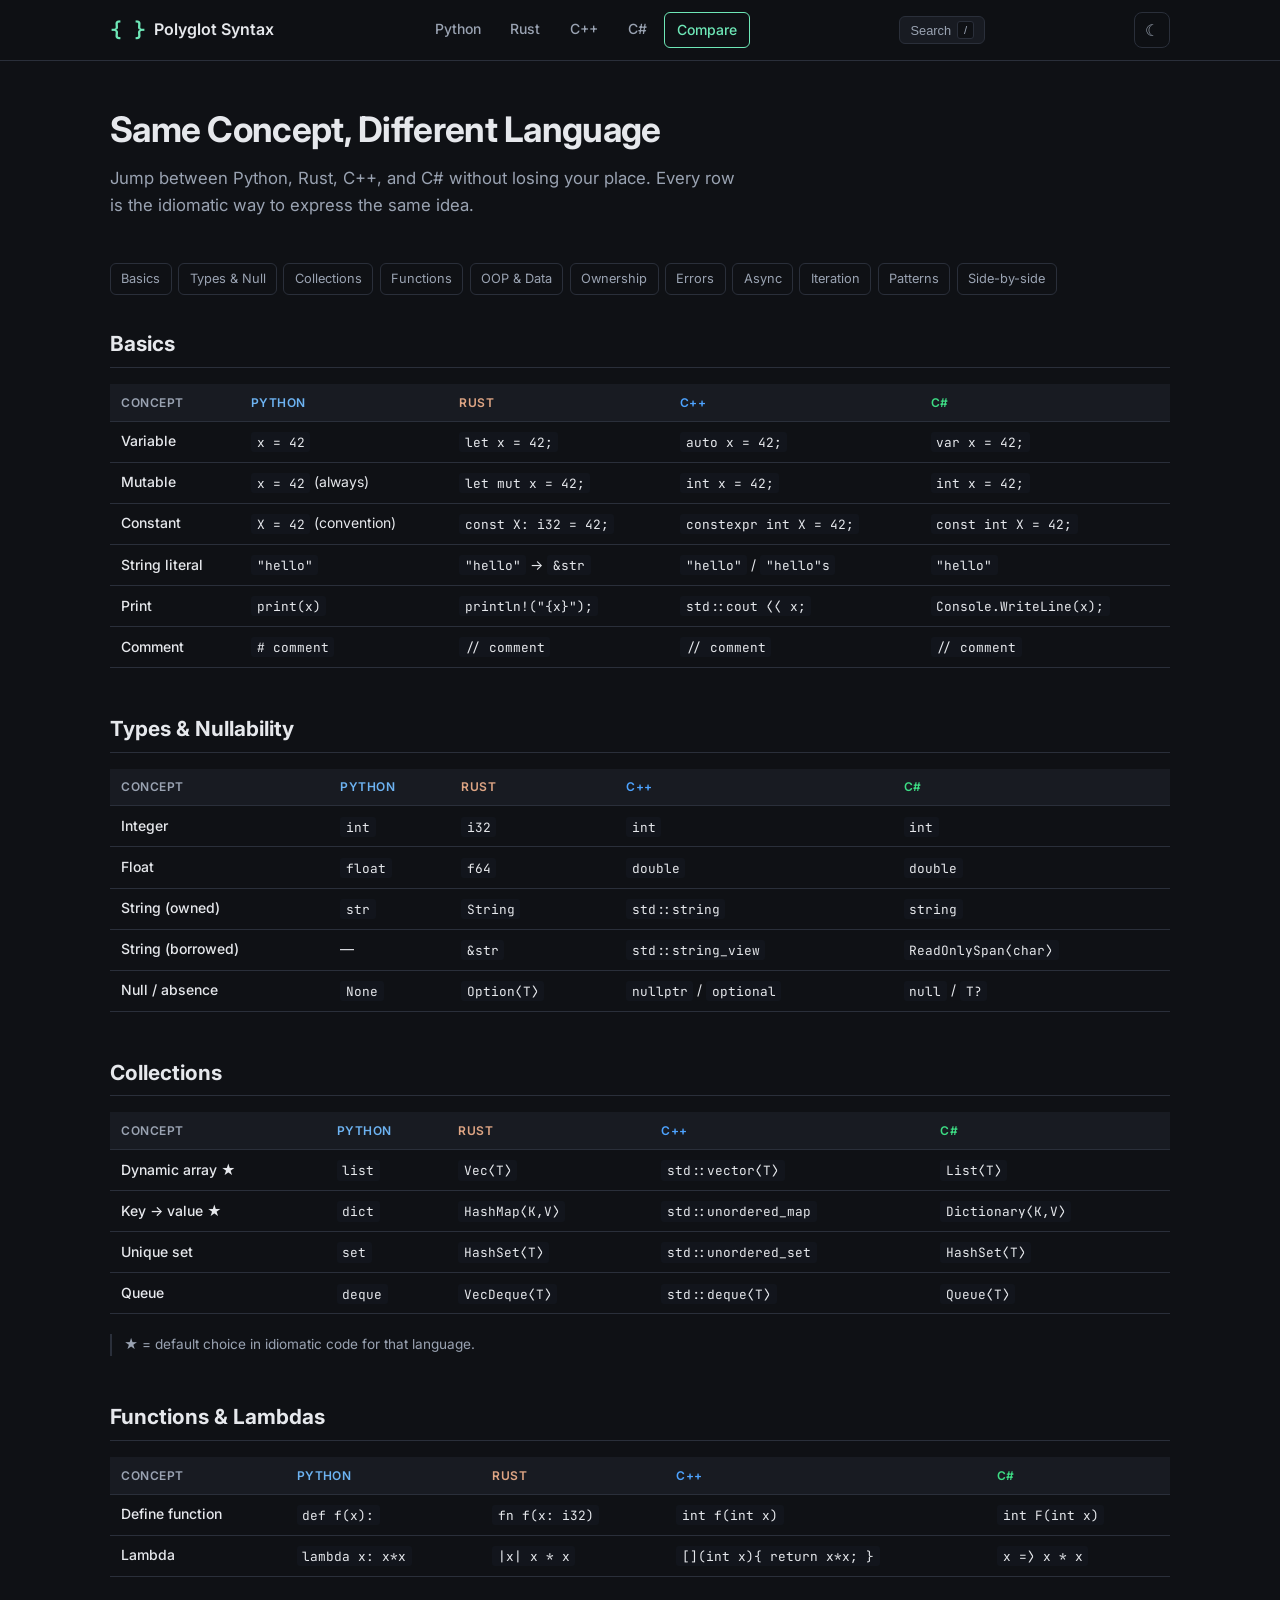
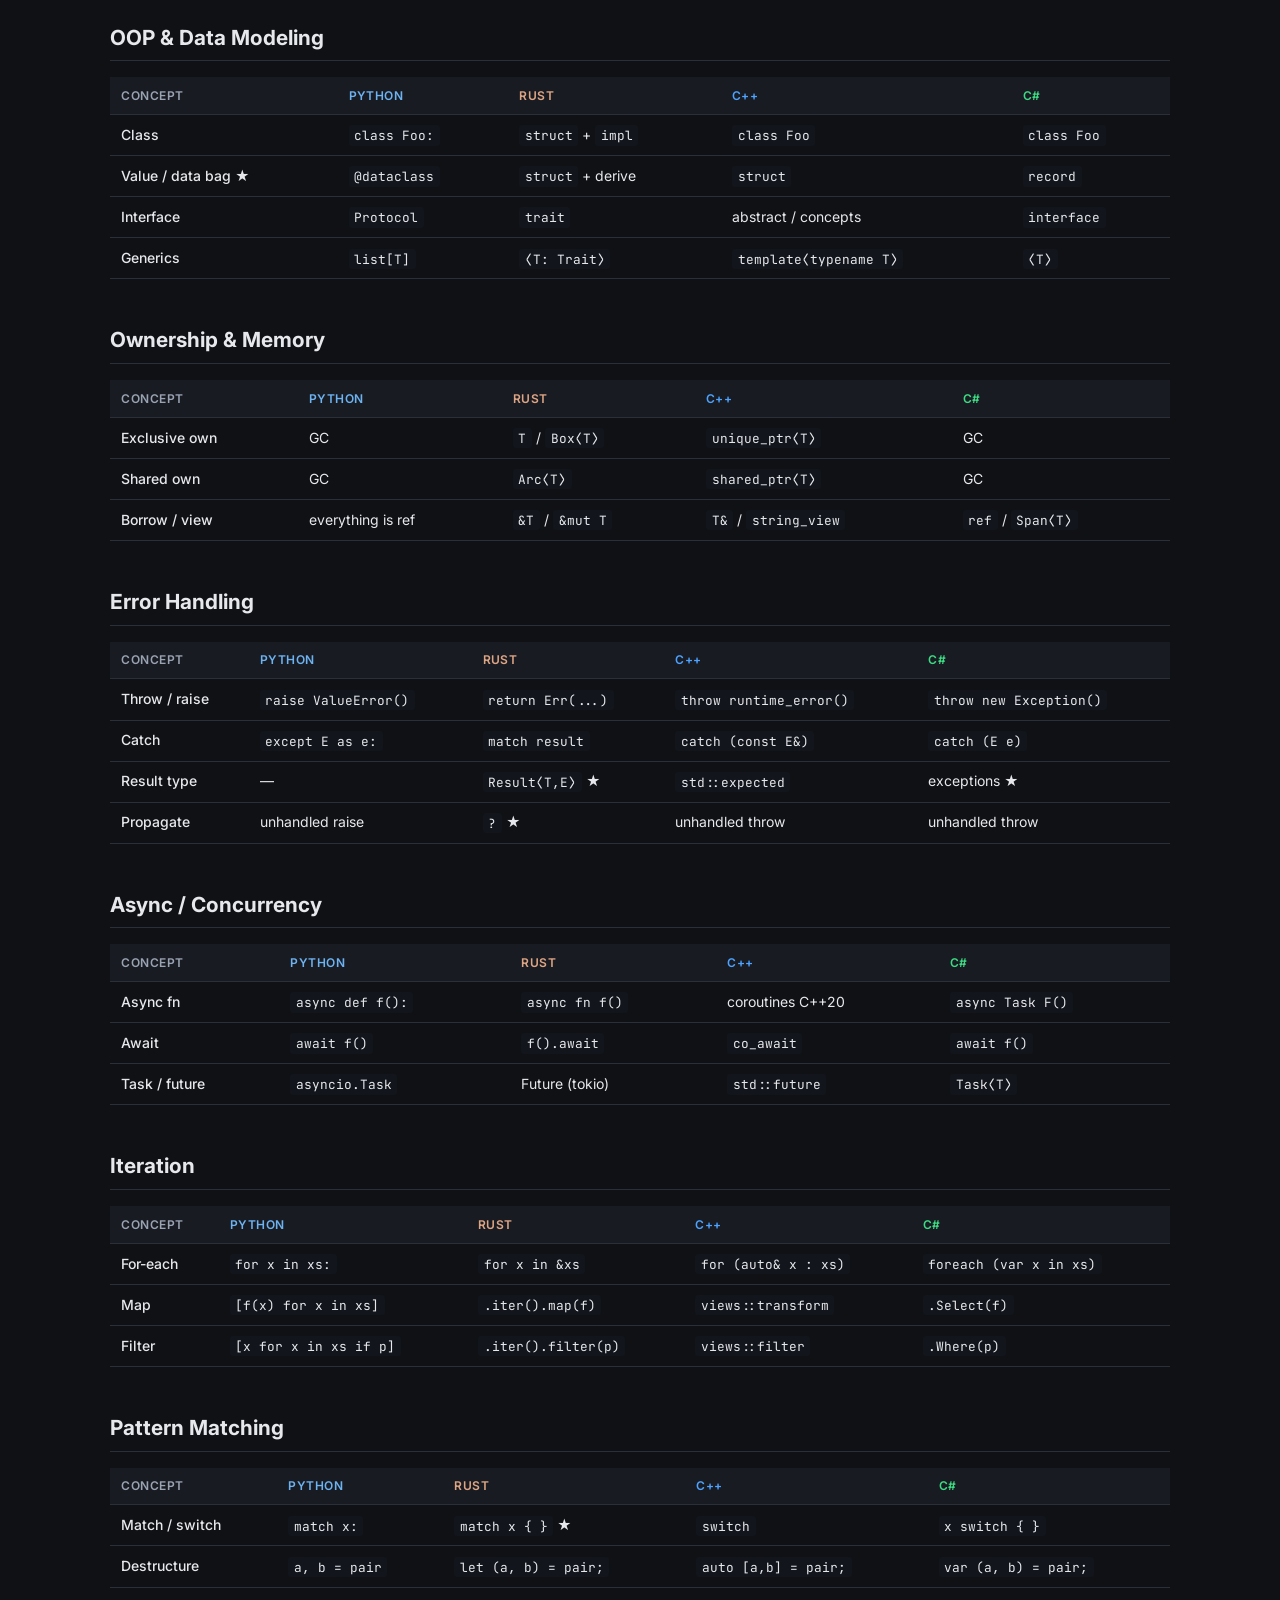
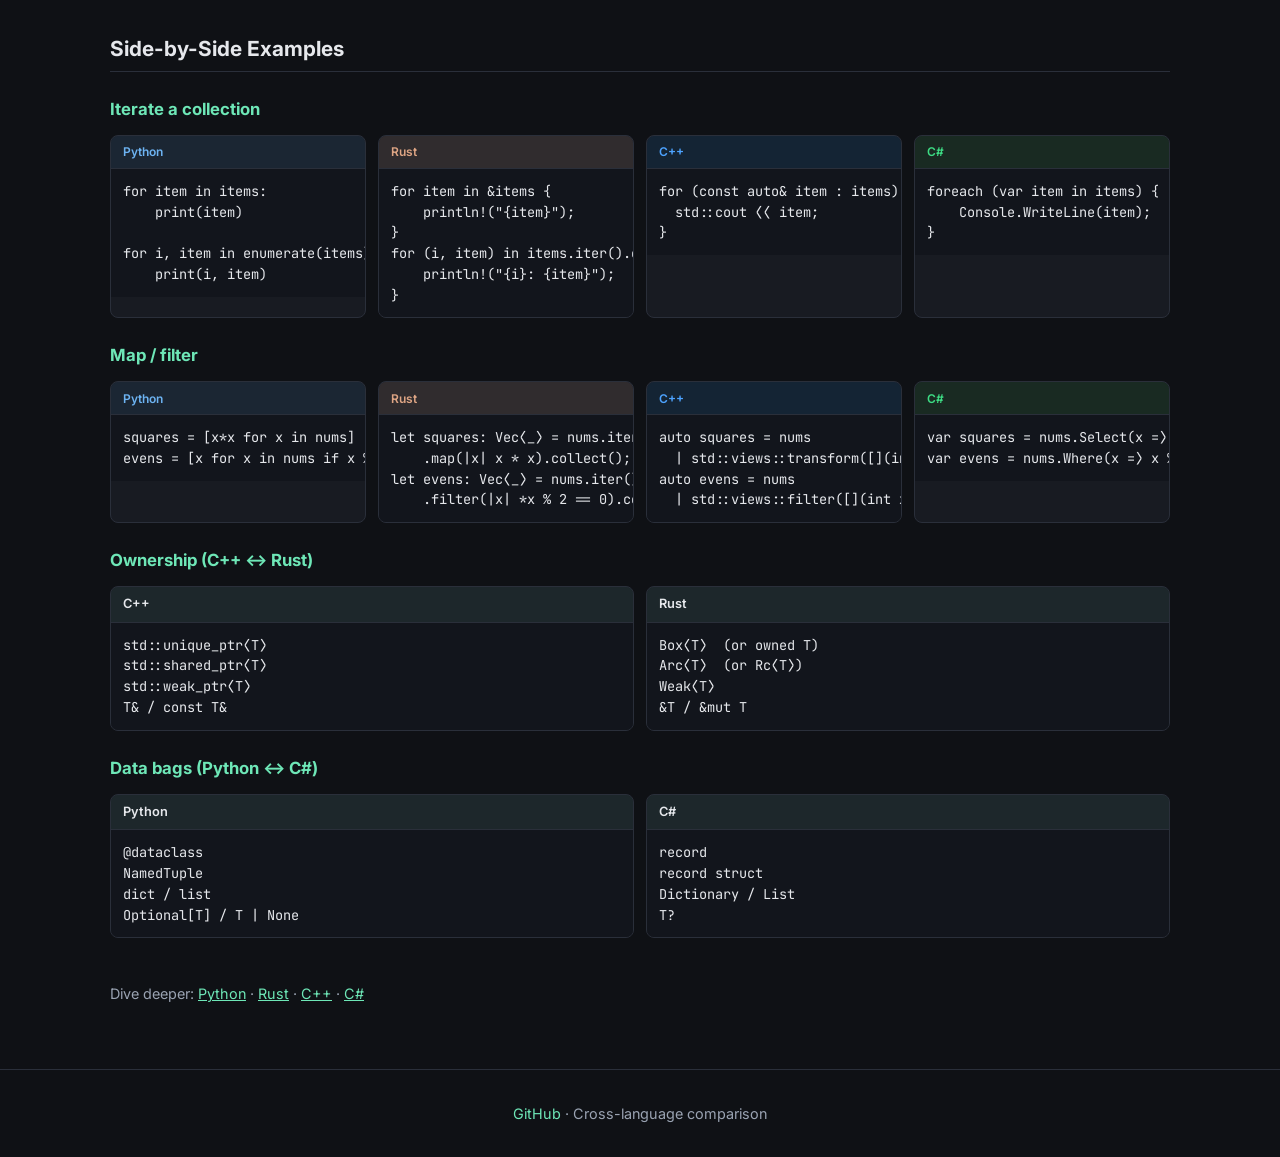
==== commit 84c4d01a: "Fix compare generics using math angle brackets U+27E8/U+27E9 so they are not stripped as HTML" ====
--- a/compare/index.html
+++ b/compare/index.html
@@ -53,7 +53,7 @@
           <tr><td class="concept">Mutable</td><td><code>x = 42</code> (always)</td><td><code>let mut x = 42;</code></td><td><code>int x = 42;</code></td><td><code>int x = 42;</code></td></tr>
           <tr><td class="concept">Constant</td><td><code>X = 42</code> (convention)</td><td><code>const X: i32 = 42;</code></td><td><code>constexpr int X = 42;</code></td><td><code>const int X = 42;</code></td></tr>
           <tr><td class="concept">String literal</td><td><code>"hello"</code></td><td><code>"hello"</code> → <code>&str</code></td><td><code>"hello"</code> / <code>"hello"s</code></td><td><code>"hello"</code></td></tr>
-          <tr><td class="concept">Print</td><td><code>print(x)</code></td><td><code>println!("{x}");</code></td><td><code>std::cout ＜＜ x;</code></td><td><code>Console.WriteLine(x);</code></td></tr>
+          <tr><td class="concept">Print</td><td><code>print(x)</code></td><td><code>println!("{x}");</code></td><td><code>std::cout ⟨⟨ x;</code></td><td><code>Console.WriteLine(x);</code></td></tr>
           <tr><td class="concept">Comment</td><td><code># comment</code></td><td><code>// comment</code></td><td><code>// comment</code></td><td><code>// comment</code></td></tr>
         </tbody>
       </table>
@@ -67,8 +67,8 @@
           <tr><td class="concept">Integer</td><td><code>int</code></td><td><code>i32</code></td><td><code>int</code></td><td><code>int</code></td></tr>
           <tr><td class="concept">Float</td><td><code>float</code></td><td><code>f64</code></td><td><code>double</code></td><td><code>double</code></td></tr>
           <tr><td class="concept">String (owned)</td><td><code>str</code></td><td><code>String</code></td><td><code>std::string</code></td><td><code>string</code></td></tr>
-          <tr><td class="concept">String (borrowed)</td><td>—</td><td><code>&str</code></td><td><code>std::string_view</code></td><td><code>ReadOnlySpan＜char＞</code></td></tr>
-          <tr><td class="concept">Null / absence</td><td><code>None</code></td><td><code>Option＜T＞</code></td><td><code>nullptr</code> / <code>optional</code></td><td><code>null</code> / <code>T?</code></td></tr>
+          <tr><td class="concept">String (borrowed)</td><td>—</td><td><code>&str</code></td><td><code>std::string_view</code></td><td><code>ReadOnlySpan⟨char⟩</code></td></tr>
+          <tr><td class="concept">Null / absence</td><td><code>None</code></td><td><code>Option⟨T⟩</code></td><td><code>nullptr</code> / <code>optional</code></td><td><code>null</code> / <code>T?</code></td></tr>
         </tbody>
       </table>
     </section>
@@ -78,10 +78,10 @@
       <table class="compare-table">
         <thead><tr><th>Concept</th><th class="lang-python">Python</th><th class="lang-rust">Rust</th><th class="lang-cpp">C++</th><th class="lang-csharp">C#</th></tr></thead>
         <tbody>
-          <tr><td class="concept">Dynamic array ★</td><td><code>list</code></td><td><code>Vec＜T＞</code></td><td><code>std::vector＜T＞</code></td><td><code>List＜T＞</code></td></tr>
-          <tr><td class="concept">Key → value ★</td><td><code>dict</code></td><td><code>HashMap＜K,V＞</code></td><td><code>std::unordered_map</code></td><td><code>Dictionary＜K,V＞</code></td></tr>
-          <tr><td class="concept">Unique set</td><td><code>set</code></td><td><code>HashSet＜T＞</code></td><td><code>std::unordered_set</code></td><td><code>HashSet＜T＞</code></td></tr>
-          <tr><td class="concept">Queue</td><td><code>deque</code></td><td><code>VecDeque＜T＞</code></td><td><code>std::deque＜T＞</code></td><td><code>Queue＜T＞</code></td></tr>
+          <tr><td class="concept">Dynamic array ★</td><td><code>list</code></td><td><code>Vec⟨T⟩</code></td><td><code>std::vector⟨T⟩</code></td><td><code>List⟨T⟩</code></td></tr>
+          <tr><td class="concept">Key → value ★</td><td><code>dict</code></td><td><code>HashMap⟨K,V⟩</code></td><td><code>std::unordered_map</code></td><td><code>Dictionary⟨K,V⟩</code></td></tr>
+          <tr><td class="concept">Unique set</td><td><code>set</code></td><td><code>HashSet⟨T⟩</code></td><td><code>std::unordered_set</code></td><td><code>HashSet⟨T⟩</code></td></tr>
+          <tr><td class="concept">Queue</td><td><code>deque</code></td><td><code>VecDeque⟨T⟩</code></td><td><code>std::deque⟨T⟩</code></td><td><code>Queue⟨T⟩</code></td></tr>
         </tbody>
       </table>
       <p class="idiom-note">★ = default choice in idiomatic code for that language.</p>
@@ -93,7 +93,7 @@
         <thead><tr><th>Concept</th><th class="lang-python">Python</th><th class="lang-rust">Rust</th><th class="lang-cpp">C++</th><th class="lang-csharp">C#</th></tr></thead>
         <tbody>
           <tr><td class="concept">Define function</td><td><code>def f(x):</code></td><td><code>fn f(x: i32)</code></td><td><code>int f(int x)</code></td><td><code>int F(int x)</code></td></tr>
-          <tr><td class="concept">Lambda</td><td><code>lambda x: x*x</code></td><td><code>|x| x * x</code></td><td><code>[](int x){ return x*x; }</code></td><td><code>x =＞ x * x</code></td></tr>
+          <tr><td class="concept">Lambda</td><td><code>lambda x: x*x</code></td><td><code>|x| x * x</code></td><td><code>[](int x){ return x*x; }</code></td><td><code>x =⟩ x * x</code></td></tr>
         </tbody>
       </table>
     </section>
@@ -106,7 +106,7 @@
           <tr><td class="concept">Class</td><td><code>class Foo:</code></td><td><code>struct</code> + <code>impl</code></td><td><code>class Foo</code></td><td><code>class Foo</code></td></tr>
           <tr><td class="concept">Value / data bag ★</td><td><code>@dataclass</code></td><td><code>struct</code> + derive</td><td><code>struct</code></td><td><code>record</code></td></tr>
           <tr><td class="concept">Interface</td><td><code>Protocol</code></td><td><code>trait</code></td><td>abstract / concepts</td><td><code>interface</code></td></tr>
-          <tr><td class="concept">Generics</td><td><code>list[T]</code></td><td><code>＜T: Trait＞</code></td><td><code>template＜typename T＞</code></td><td><code>＜T＞</code></td></tr>
+          <tr><td class="concept">Generics</td><td><code>list[T]</code></td><td><code>⟨T: Trait⟩</code></td><td><code>template⟨typename T⟩</code></td><td><code>⟨T⟩</code></td></tr>
         </tbody>
       </table>
     </section>
@@ -116,9 +116,9 @@
       <table class="compare-table">
         <thead><tr><th>Concept</th><th class="lang-python">Python</th><th class="lang-rust">Rust</th><th class="lang-cpp">C++</th><th class="lang-csharp">C#</th></tr></thead>
         <tbody>
-          <tr><td class="concept">Exclusive own</td><td>GC</td><td><code>T</code> / <code>Box＜T＞</code></td><td><code>unique_ptr＜T＞</code></td><td>GC</td></tr>
-          <tr><td class="concept">Shared own</td><td>GC</td><td><code>Arc＜T＞</code></td><td><code>shared_ptr＜T＞</code></td><td>GC</td></tr>
-          <tr><td class="concept">Borrow / view</td><td>everything is ref</td><td><code>&T</code> / <code>&mut T</code></td><td><code>T&</code> / <code>string_view</code></td><td><code>ref</code> / <code>Span＜T＞</code></td></tr>
+          <tr><td class="concept">Exclusive own</td><td>GC</td><td><code>T</code> / <code>Box⟨T⟩</code></td><td><code>unique_ptr⟨T⟩</code></td><td>GC</td></tr>
+          <tr><td class="concept">Shared own</td><td>GC</td><td><code>Arc⟨T⟩</code></td><td><code>shared_ptr⟨T⟩</code></td><td>GC</td></tr>
+          <tr><td class="concept">Borrow / view</td><td>everything is ref</td><td><code>&T</code> / <code>&mut T</code></td><td><code>T&</code> / <code>string_view</code></td><td><code>ref</code> / <code>Span⟨T⟩</code></td></tr>
         </tbody>
       </table>
     </section>
@@ -130,7 +130,7 @@
         <tbody>
           <tr><td class="concept">Throw / raise</td><td><code>raise ValueError()</code></td><td><code>return Err(...)</code></td><td><code>throw runtime_error()</code></td><td><code>throw new Exception()</code></td></tr>
           <tr><td class="concept">Catch</td><td><code>except E as e:</code></td><td><code>match result</code></td><td><code>catch (const E&)</code></td><td><code>catch (E e)</code></td></tr>
-          <tr><td class="concept">Result type</td><td>—</td><td><code>Result＜T,E＞</code> ★</td><td><code>std::expected</code></td><td>exceptions ★</td></tr>
+          <tr><td class="concept">Result type</td><td>—</td><td><code>Result⟨T,E⟩</code> ★</td><td><code>std::expected</code></td><td>exceptions ★</td></tr>
           <tr><td class="concept">Propagate</td><td>unhandled raise</td><td><code>?</code> ★</td><td>unhandled throw</td><td>unhandled throw</td></tr>
         </tbody>
       </table>
@@ -143,7 +143,7 @@
         <tbody>
           <tr><td class="concept">Async fn</td><td><code>async def f():</code></td><td><code>async fn f()</code></td><td>coroutines C++20</td><td><code>async Task F()</code></td></tr>
           <tr><td class="concept">Await</td><td><code>await f()</code></td><td><code>f().await</code></td><td><code>co_await</code></td><td><code>await f()</code></td></tr>
-          <tr><td class="concept">Task / future</td><td><code>asyncio.Task</code></td><td>Future (tokio)</td><td><code>std::future</code></td><td><code>Task＜T＞</code></td></tr>
+          <tr><td class="concept">Task / future</td><td><code>asyncio.Task</code></td><td>Future (tokio)</td><td><code>std::future</code></td><td><code>Task⟨T⟩</code></td></tr>
         </tbody>
       </table>
     </section>
@@ -188,7 +188,7 @@
     println!("{i}: {item}");
 }</code></pre></div>
         <div class="quad-card"><div class="quad-card-header cpp">C++</div><pre><code>for (const auto& item : items) {
-  std::cout ＜＜ item;
+  std::cout ⟨⟨ item;
 }</code></pre></div>
         <div class="quad-card"><div class="quad-card-header csharp">C#</div><pre><code>foreach (var item in items) {
     Console.WriteLine(item);
@@ -199,27 +199,27 @@
       <div class="quad-grid">
         <div class="quad-card"><div class="quad-card-header python">Python</div><pre><code>squares = [x*x for x in nums]
 evens = [x for x in nums if x % 2 == 0]</code></pre></div>
-        <div class="quad-card"><div class="quad-card-header rust">Rust</div><pre><code>let squares: Vec＜_＞ = nums.iter()
+        <div class="quad-card"><div class="quad-card-header rust">Rust</div><pre><code>let squares: Vec⟨_⟩ = nums.iter()
     .map(|x| x * x).collect();
-let evens: Vec＜_＞ = nums.iter()
+let evens: Vec⟨_⟩ = nums.iter()
     .filter(|x| *x % 2 == 0).copied().collect();</code></pre></div>
         <div class="quad-card"><div class="quad-card-header cpp">C++</div><pre><code>auto squares = nums
   | std::views::transform([](int x){ return x*x; });
 auto evens = nums
   | std::views::filter([](int x){ return x%2==0; });</code></pre></div>
-        <div class="quad-card"><div class="quad-card-header csharp">C#</div><pre><code>var squares = nums.Select(x =＞ x * x).ToList();
-var evens = nums.Where(x =＞ x % 2 == 0).ToList();</code></pre></div>
+        <div class="quad-card"><div class="quad-card-header csharp">C#</div><pre><code>var squares = nums.Select(x =⟩ x * x).ToList();
+var evens = nums.Where(x =⟩ x % 2 == 0).ToList();</code></pre></div>
       </div>
 
       <h3 style="margin:1.5rem 0 0.5rem;font-size:1.05rem;color:var(--accent);">Ownership (C++ ↔ Rust)</h3>
       <div class="pair-grid">
-        <div class="pair-card"><div class="pair-card-header"><span>C++</span></div><pre><code>std::unique_ptr＜T＞
-std::shared_ptr＜T＞
-std::weak_ptr＜T＞
+        <div class="pair-card"><div class="pair-card-header"><span>C++</span></div><pre><code>std::unique_ptr⟨T⟩
+std::shared_ptr⟨T⟩
+std::weak_ptr⟨T⟩
 T& / const T&</code></pre></div>
-        <div class="pair-card"><div class="pair-card-header"><span>Rust</span></div><pre><code>Box＜T＞  (or owned T)
-Arc＜T＞  (or Rc＜T＞)
-Weak＜T＞
+        <div class="pair-card"><div class="pair-card-header"><span>Rust</span></div><pre><code>Box⟨T⟩  (or owned T)
+Arc⟨T⟩  (or Rc⟨T⟩)
+Weak⟨T⟩
 &T / &mut T</code></pre></div>
       </div>
 
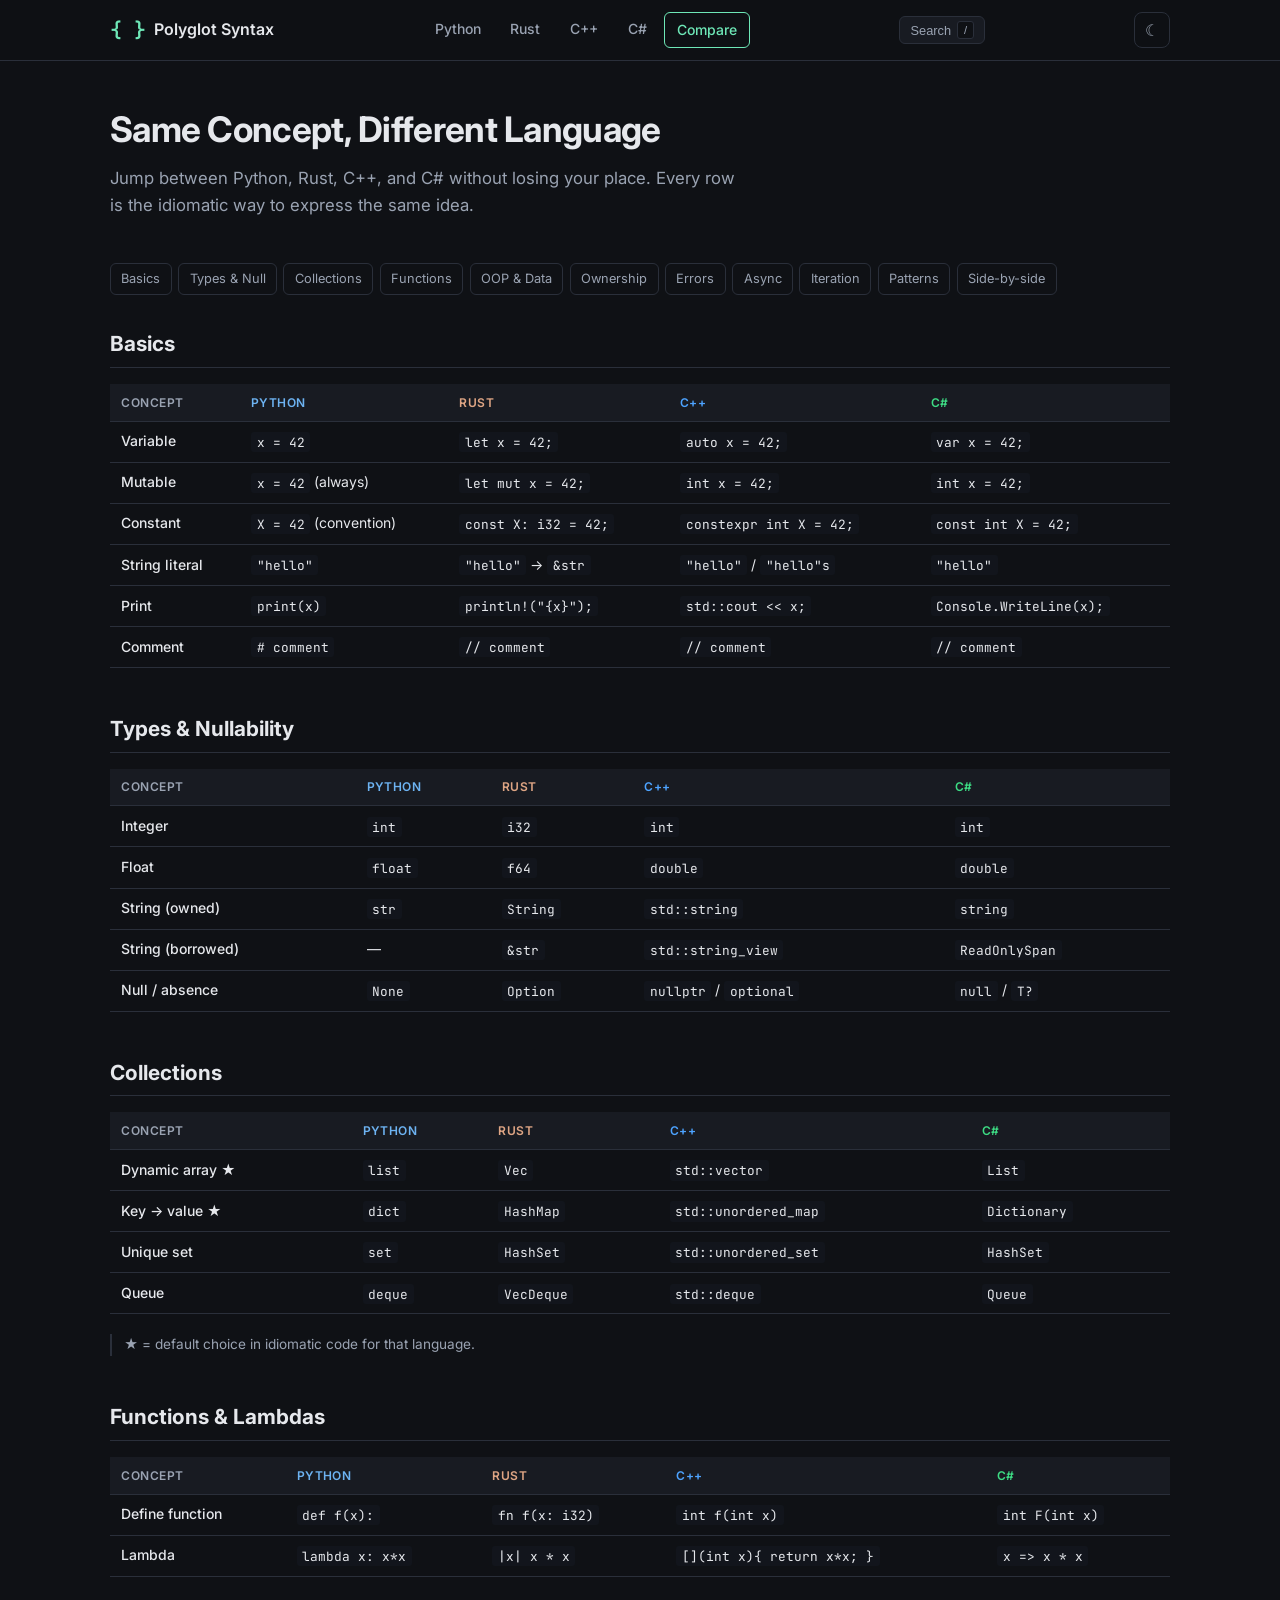
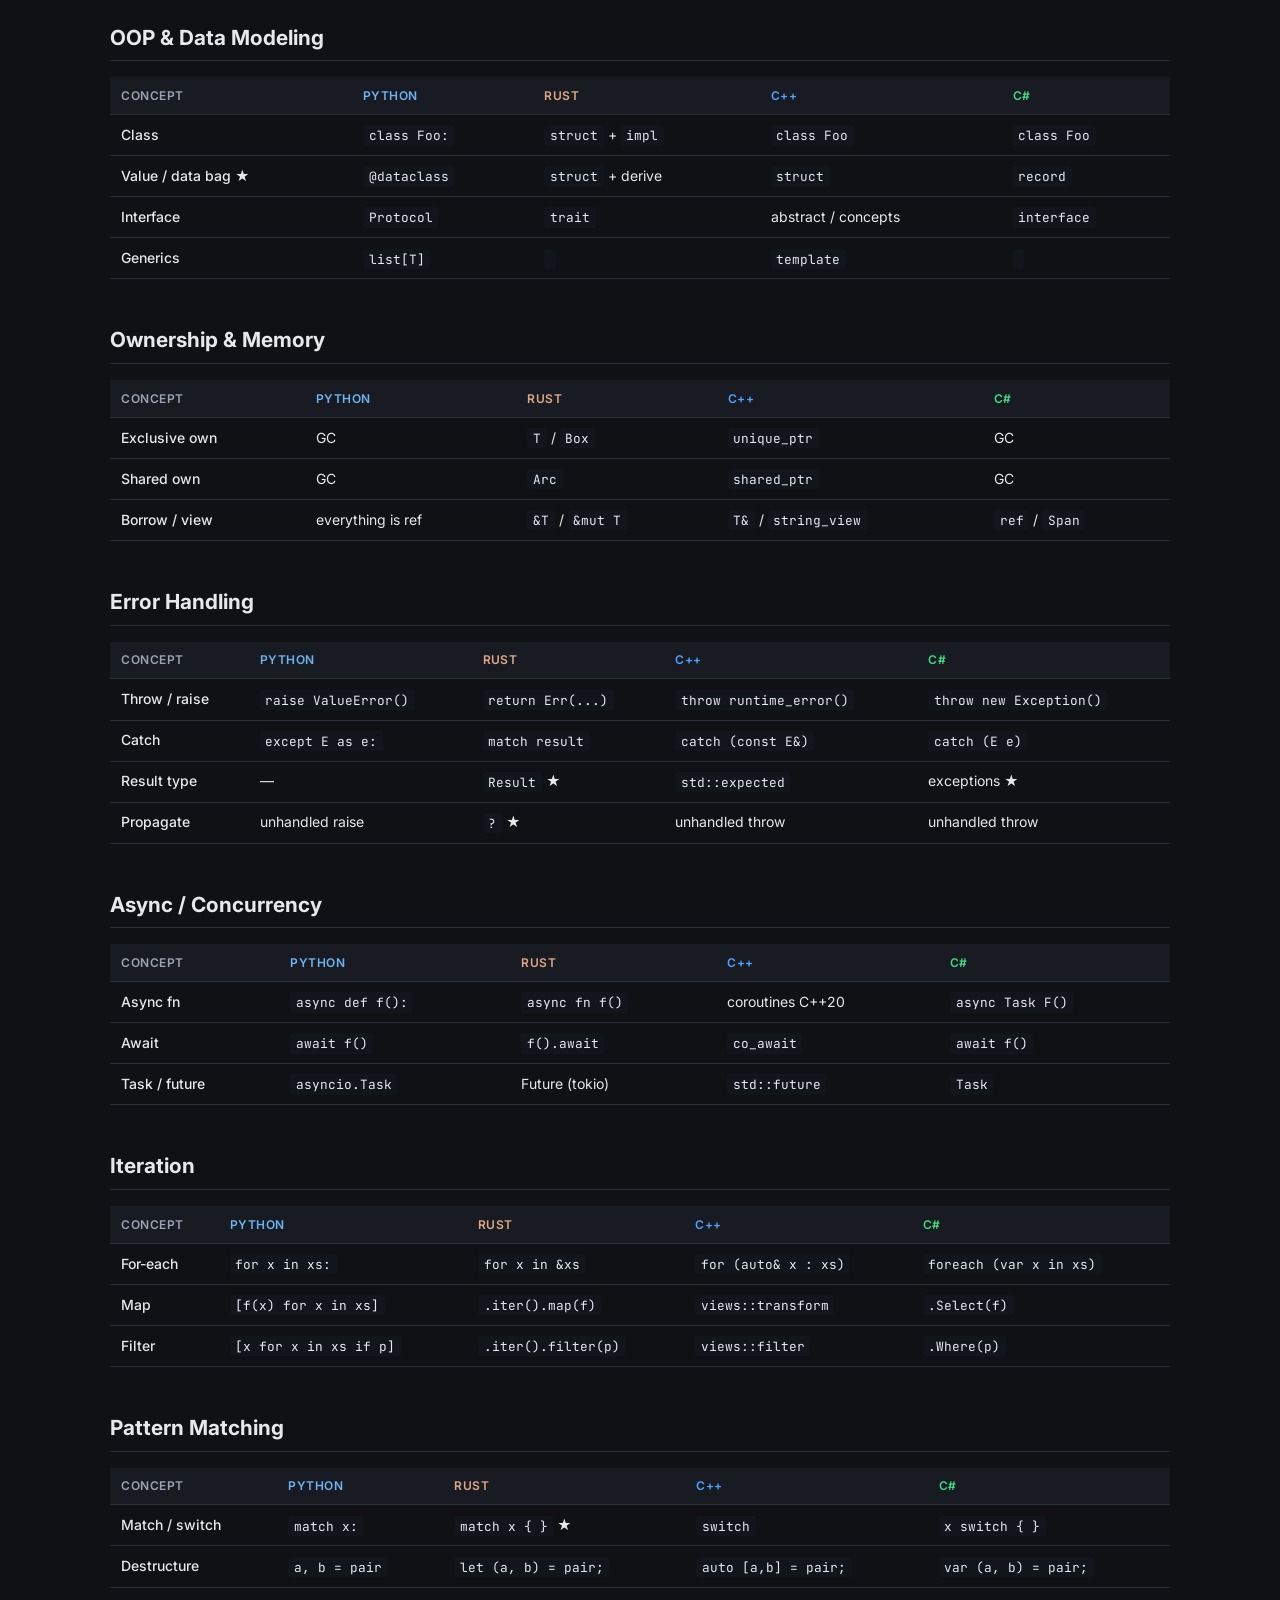
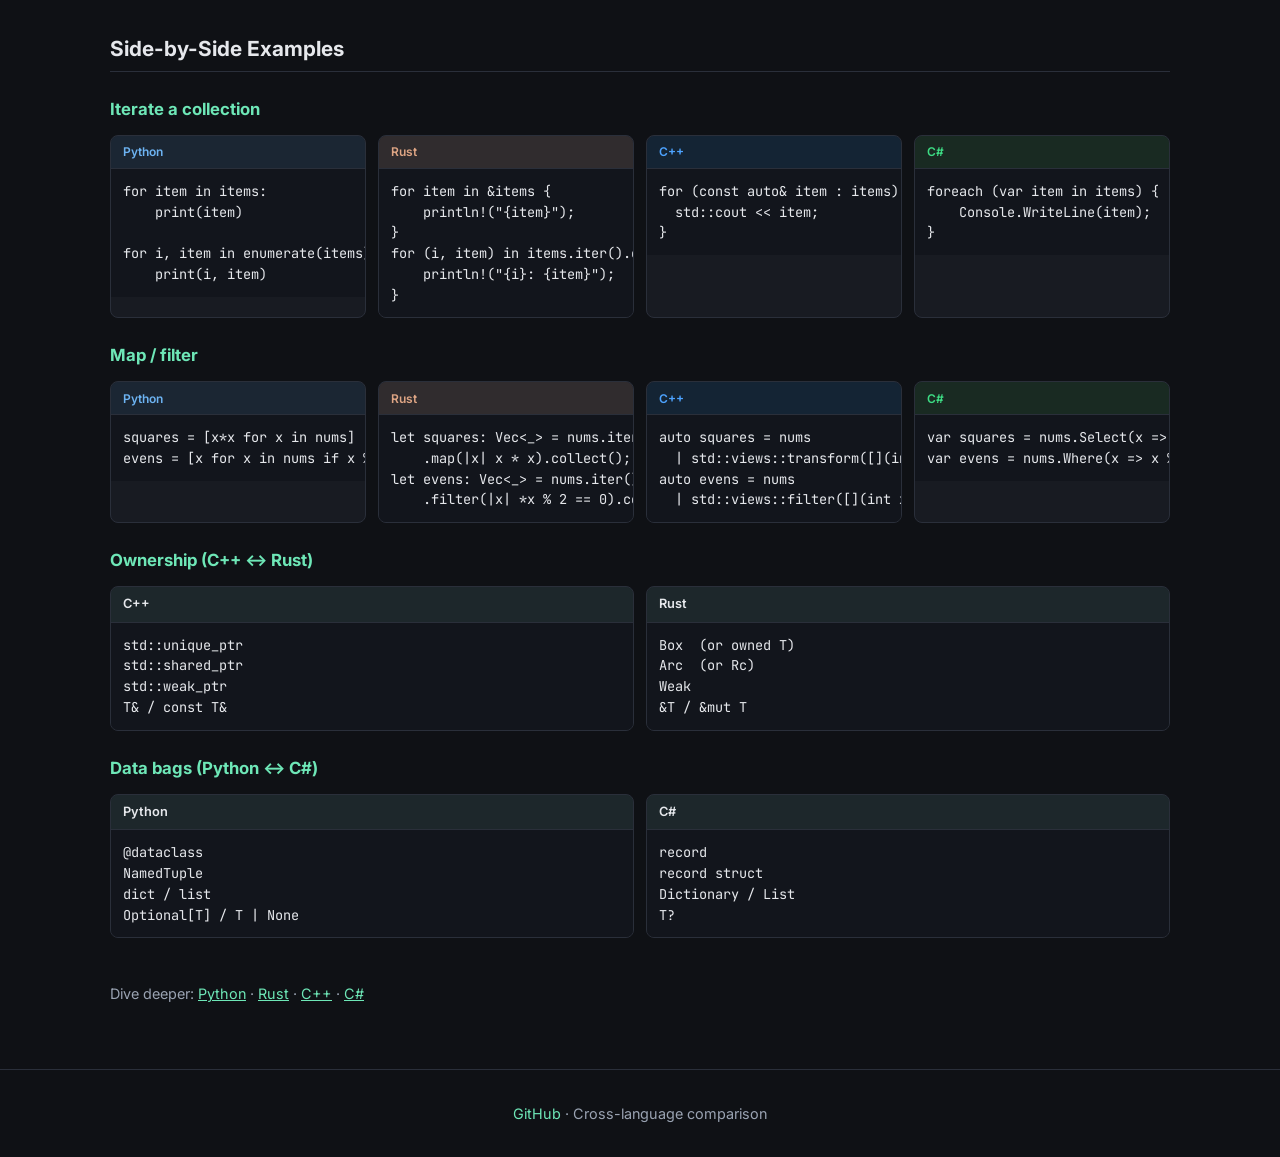
==== commit 26185fc8: "Fix all the ligature issues in the code blocks." ====
--- a/compare/index.html
+++ b/compare/index.html
@@ -1,4 +1,4 @@
-<!DOCTYPE html>
+﻿<!DOCTYPE html>
 <html lang="en">
 <head>
   <meta charset="UTF-8">
@@ -52,8 +52,8 @@
           <tr><td class="concept">Variable</td><td><code>x = 42</code></td><td><code>let x = 42;</code></td><td><code>auto x = 42;</code></td><td><code>var x = 42;</code></td></tr>
           <tr><td class="concept">Mutable</td><td><code>x = 42</code> (always)</td><td><code>let mut x = 42;</code></td><td><code>int x = 42;</code></td><td><code>int x = 42;</code></td></tr>
           <tr><td class="concept">Constant</td><td><code>X = 42</code> (convention)</td><td><code>const X: i32 = 42;</code></td><td><code>constexpr int X = 42;</code></td><td><code>const int X = 42;</code></td></tr>
-          <tr><td class="concept">String literal</td><td><code>"hello"</code></td><td><code>"hello"</code> → <code>&str</code></td><td><code>"hello"</code> / <code>"hello"s</code></td><td><code>"hello"</code></td></tr>
-          <tr><td class="concept">Print</td><td><code>print(x)</code></td><td><code>println!("{x}");</code></td><td><code>std::cout ⟨⟨ x;</code></td><td><code>Console.WriteLine(x);</code></td></tr>
+          <tr><td class="concept">String literal</td><td><code>"hello"</code></td><td><code>"hello"</code> -> <code>&str</code></td><td><code>"hello"</code> / <code>"hello"s</code></td><td><code>"hello"</code></td></tr>
+          <tr><td class="concept">Print</td><td><code>print(x)</code></td><td><code>println!("{x}");</code></td><td><code>std::cout << x;</code></td><td><code>Console.WriteLine(x);</code></td></tr>
           <tr><td class="concept">Comment</td><td><code># comment</code></td><td><code>// comment</code></td><td><code>// comment</code></td><td><code>// comment</code></td></tr>
         </tbody>
       </table>
@@ -67,8 +67,8 @@
           <tr><td class="concept">Integer</td><td><code>int</code></td><td><code>i32</code></td><td><code>int</code></td><td><code>int</code></td></tr>
           <tr><td class="concept">Float</td><td><code>float</code></td><td><code>f64</code></td><td><code>double</code></td><td><code>double</code></td></tr>
           <tr><td class="concept">String (owned)</td><td><code>str</code></td><td><code>String</code></td><td><code>std::string</code></td><td><code>string</code></td></tr>
-          <tr><td class="concept">String (borrowed)</td><td>—</td><td><code>&str</code></td><td><code>std::string_view</code></td><td><code>ReadOnlySpan⟨char⟩</code></td></tr>
-          <tr><td class="concept">Null / absence</td><td><code>None</code></td><td><code>Option⟨T⟩</code></td><td><code>nullptr</code> / <code>optional</code></td><td><code>null</code> / <code>T?</code></td></tr>
+          <tr><td class="concept">String (borrowed)</td><td>—</td><td><code>&str</code></td><td><code>std::string_view</code></td><td><code>ReadOnlySpan<char></code></td></tr>
+          <tr><td class="concept">Null / absence</td><td><code>None</code></td><td><code>Option<T></code></td><td><code>nullptr</code> / <code>optional</code></td><td><code>null</code> / <code>T?</code></td></tr>
         </tbody>
       </table>
     </section>
@@ -78,10 +78,10 @@
       <table class="compare-table">
         <thead><tr><th>Concept</th><th class="lang-python">Python</th><th class="lang-rust">Rust</th><th class="lang-cpp">C++</th><th class="lang-csharp">C#</th></tr></thead>
         <tbody>
-          <tr><td class="concept">Dynamic array ★</td><td><code>list</code></td><td><code>Vec⟨T⟩</code></td><td><code>std::vector⟨T⟩</code></td><td><code>List⟨T⟩</code></td></tr>
-          <tr><td class="concept">Key → value ★</td><td><code>dict</code></td><td><code>HashMap⟨K,V⟩</code></td><td><code>std::unordered_map</code></td><td><code>Dictionary⟨K,V⟩</code></td></tr>
-          <tr><td class="concept">Unique set</td><td><code>set</code></td><td><code>HashSet⟨T⟩</code></td><td><code>std::unordered_set</code></td><td><code>HashSet⟨T⟩</code></td></tr>
-          <tr><td class="concept">Queue</td><td><code>deque</code></td><td><code>VecDeque⟨T⟩</code></td><td><code>std::deque⟨T⟩</code></td><td><code>Queue⟨T⟩</code></td></tr>
+          <tr><td class="concept">Dynamic array ★</td><td><code>list</code></td><td><code>Vec<T></code></td><td><code>std::vector<T></code></td><td><code>List<T></code></td></tr>
+          <tr><td class="concept">Key -> value ★</td><td><code>dict</code></td><td><code>HashMap<K,V></code></td><td><code>std::unordered_map</code></td><td><code>Dictionary<K,V></code></td></tr>
+          <tr><td class="concept">Unique set</td><td><code>set</code></td><td><code>HashSet<T></code></td><td><code>std::unordered_set</code></td><td><code>HashSet<T></code></td></tr>
+          <tr><td class="concept">Queue</td><td><code>deque</code></td><td><code>VecDeque<T></code></td><td><code>std::deque<T></code></td><td><code>Queue<T></code></td></tr>
         </tbody>
       </table>
       <p class="idiom-note">★ = default choice in idiomatic code for that language.</p>
@@ -93,7 +93,7 @@
         <thead><tr><th>Concept</th><th class="lang-python">Python</th><th class="lang-rust">Rust</th><th class="lang-cpp">C++</th><th class="lang-csharp">C#</th></tr></thead>
         <tbody>
           <tr><td class="concept">Define function</td><td><code>def f(x):</code></td><td><code>fn f(x: i32)</code></td><td><code>int f(int x)</code></td><td><code>int F(int x)</code></td></tr>
-          <tr><td class="concept">Lambda</td><td><code>lambda x: x*x</code></td><td><code>|x| x * x</code></td><td><code>[](int x){ return x*x; }</code></td><td><code>x =⟩ x * x</code></td></tr>
+          <tr><td class="concept">Lambda</td><td><code>lambda x: x*x</code></td><td><code>|x| x * x</code></td><td><code>[](int x){ return x*x; }</code></td><td><code>x => x * x</code></td></tr>
         </tbody>
       </table>
     </section>
@@ -106,7 +106,7 @@
           <tr><td class="concept">Class</td><td><code>class Foo:</code></td><td><code>struct</code> + <code>impl</code></td><td><code>class Foo</code></td><td><code>class Foo</code></td></tr>
           <tr><td class="concept">Value / data bag ★</td><td><code>@dataclass</code></td><td><code>struct</code> + derive</td><td><code>struct</code></td><td><code>record</code></td></tr>
           <tr><td class="concept">Interface</td><td><code>Protocol</code></td><td><code>trait</code></td><td>abstract / concepts</td><td><code>interface</code></td></tr>
-          <tr><td class="concept">Generics</td><td><code>list[T]</code></td><td><code>⟨T: Trait⟩</code></td><td><code>template⟨typename T⟩</code></td><td><code>⟨T⟩</code></td></tr>
+          <tr><td class="concept">Generics</td><td><code>list[T]</code></td><td><code><T: Trait></code></td><td><code>template<typename T></code></td><td><code><T></code></td></tr>
         </tbody>
       </table>
     </section>
@@ -116,9 +116,9 @@
       <table class="compare-table">
         <thead><tr><th>Concept</th><th class="lang-python">Python</th><th class="lang-rust">Rust</th><th class="lang-cpp">C++</th><th class="lang-csharp">C#</th></tr></thead>
         <tbody>
-          <tr><td class="concept">Exclusive own</td><td>GC</td><td><code>T</code> / <code>Box⟨T⟩</code></td><td><code>unique_ptr⟨T⟩</code></td><td>GC</td></tr>
-          <tr><td class="concept">Shared own</td><td>GC</td><td><code>Arc⟨T⟩</code></td><td><code>shared_ptr⟨T⟩</code></td><td>GC</td></tr>
-          <tr><td class="concept">Borrow / view</td><td>everything is ref</td><td><code>&T</code> / <code>&mut T</code></td><td><code>T&</code> / <code>string_view</code></td><td><code>ref</code> / <code>Span⟨T⟩</code></td></tr>
+          <tr><td class="concept">Exclusive own</td><td>GC</td><td><code>T</code> / <code>Box<T></code></td><td><code>unique_ptr<T></code></td><td>GC</td></tr>
+          <tr><td class="concept">Shared own</td><td>GC</td><td><code>Arc<T></code></td><td><code>shared_ptr<T></code></td><td>GC</td></tr>
+          <tr><td class="concept">Borrow / view</td><td>everything is ref</td><td><code>&T</code> / <code>&mut T</code></td><td><code>T&</code> / <code>string_view</code></td><td><code>ref</code> / <code>Span<T></code></td></tr>
         </tbody>
       </table>
     </section>
@@ -130,7 +130,7 @@
         <tbody>
           <tr><td class="concept">Throw / raise</td><td><code>raise ValueError()</code></td><td><code>return Err(...)</code></td><td><code>throw runtime_error()</code></td><td><code>throw new Exception()</code></td></tr>
           <tr><td class="concept">Catch</td><td><code>except E as e:</code></td><td><code>match result</code></td><td><code>catch (const E&)</code></td><td><code>catch (E e)</code></td></tr>
-          <tr><td class="concept">Result type</td><td>—</td><td><code>Result⟨T,E⟩</code> ★</td><td><code>std::expected</code></td><td>exceptions ★</td></tr>
+          <tr><td class="concept">Result type</td><td>—</td><td><code>Result<T,E></code> ★</td><td><code>std::expected</code></td><td>exceptions ★</td></tr>
           <tr><td class="concept">Propagate</td><td>unhandled raise</td><td><code>?</code> ★</td><td>unhandled throw</td><td>unhandled throw</td></tr>
         </tbody>
       </table>
@@ -143,7 +143,7 @@
         <tbody>
           <tr><td class="concept">Async fn</td><td><code>async def f():</code></td><td><code>async fn f()</code></td><td>coroutines C++20</td><td><code>async Task F()</code></td></tr>
           <tr><td class="concept">Await</td><td><code>await f()</code></td><td><code>f().await</code></td><td><code>co_await</code></td><td><code>await f()</code></td></tr>
-          <tr><td class="concept">Task / future</td><td><code>asyncio.Task</code></td><td>Future (tokio)</td><td><code>std::future</code></td><td><code>Task⟨T⟩</code></td></tr>
+          <tr><td class="concept">Task / future</td><td><code>asyncio.Task</code></td><td>Future (tokio)</td><td><code>std::future</code></td><td><code>Task<T></code></td></tr>
         </tbody>
       </table>
     </section>
@@ -188,7 +188,7 @@
     println!("{i}: {item}");
 }</code></pre></div>
         <div class="quad-card"><div class="quad-card-header cpp">C++</div><pre><code>for (const auto& item : items) {
-  std::cout ⟨⟨ item;
+  std::cout << item;
 }</code></pre></div>
         <div class="quad-card"><div class="quad-card-header csharp">C#</div><pre><code>foreach (var item in items) {
     Console.WriteLine(item);
@@ -199,27 +199,27 @@
       <div class="quad-grid">
         <div class="quad-card"><div class="quad-card-header python">Python</div><pre><code>squares = [x*x for x in nums]
 evens = [x for x in nums if x % 2 == 0]</code></pre></div>
-        <div class="quad-card"><div class="quad-card-header rust">Rust</div><pre><code>let squares: Vec⟨_⟩ = nums.iter()
+        <div class="quad-card"><div class="quad-card-header rust">Rust</div><pre><code>let squares: Vec<_> = nums.iter()
     .map(|x| x * x).collect();
-let evens: Vec⟨_⟩ = nums.iter()
+let evens: Vec<_> = nums.iter()
     .filter(|x| *x % 2 == 0).copied().collect();</code></pre></div>
         <div class="quad-card"><div class="quad-card-header cpp">C++</div><pre><code>auto squares = nums
   | std::views::transform([](int x){ return x*x; });
 auto evens = nums
   | std::views::filter([](int x){ return x%2==0; });</code></pre></div>
-        <div class="quad-card"><div class="quad-card-header csharp">C#</div><pre><code>var squares = nums.Select(x =⟩ x * x).ToList();
-var evens = nums.Where(x =⟩ x % 2 == 0).ToList();</code></pre></div>
+        <div class="quad-card"><div class="quad-card-header csharp">C#</div><pre><code>var squares = nums.Select(x => x * x).ToList();
+var evens = nums.Where(x => x % 2 == 0).ToList();</code></pre></div>
       </div>
 
       <h3 style="margin:1.5rem 0 0.5rem;font-size:1.05rem;color:var(--accent);">Ownership (C++ ↔ Rust)</h3>
       <div class="pair-grid">
-        <div class="pair-card"><div class="pair-card-header"><span>C++</span></div><pre><code>std::unique_ptr⟨T⟩
-std::shared_ptr⟨T⟩
-std::weak_ptr⟨T⟩
+        <div class="pair-card"><div class="pair-card-header"><span>C++</span></div><pre><code>std::unique_ptr<T>
+std::shared_ptr<T>
+std::weak_ptr<T>
 T& / const T&</code></pre></div>
-        <div class="pair-card"><div class="pair-card-header"><span>Rust</span></div><pre><code>Box⟨T⟩  (or owned T)
-Arc⟨T⟩  (or Rc⟨T⟩)
-Weak⟨T⟩
+        <div class="pair-card"><div class="pair-card-header"><span>Rust</span></div><pre><code>Box<T>  (or owned T)
+Arc<T>  (or Rc<T>)
+Weak<T>
 &T / &mut T</code></pre></div>
       </div>
 
--- a/css/style.css
+++ b/css/style.css
@@ -144,7 +144,7 @@
 }
 section.topic h3 { font-size: 1.05rem; margin: 1.4rem 0 0.5rem; color: var(--accent); }
 
-pre, code { font-family: var(--mono); font-size: 0.85rem; }
+pre, code { font-family: var(--mono); font-size: 0.85rem; font-variant-ligatures: none; font-feature-settings: "liga" 0, "clig" 0, "calt" 0; }
 pre {
   background: var(--code-bg); border: 1px solid var(--border); border-radius: 8px;
   padding: 1rem 1.1rem; overflow-x: auto; margin: 0.75rem 0 1rem; line-height: 1.5;
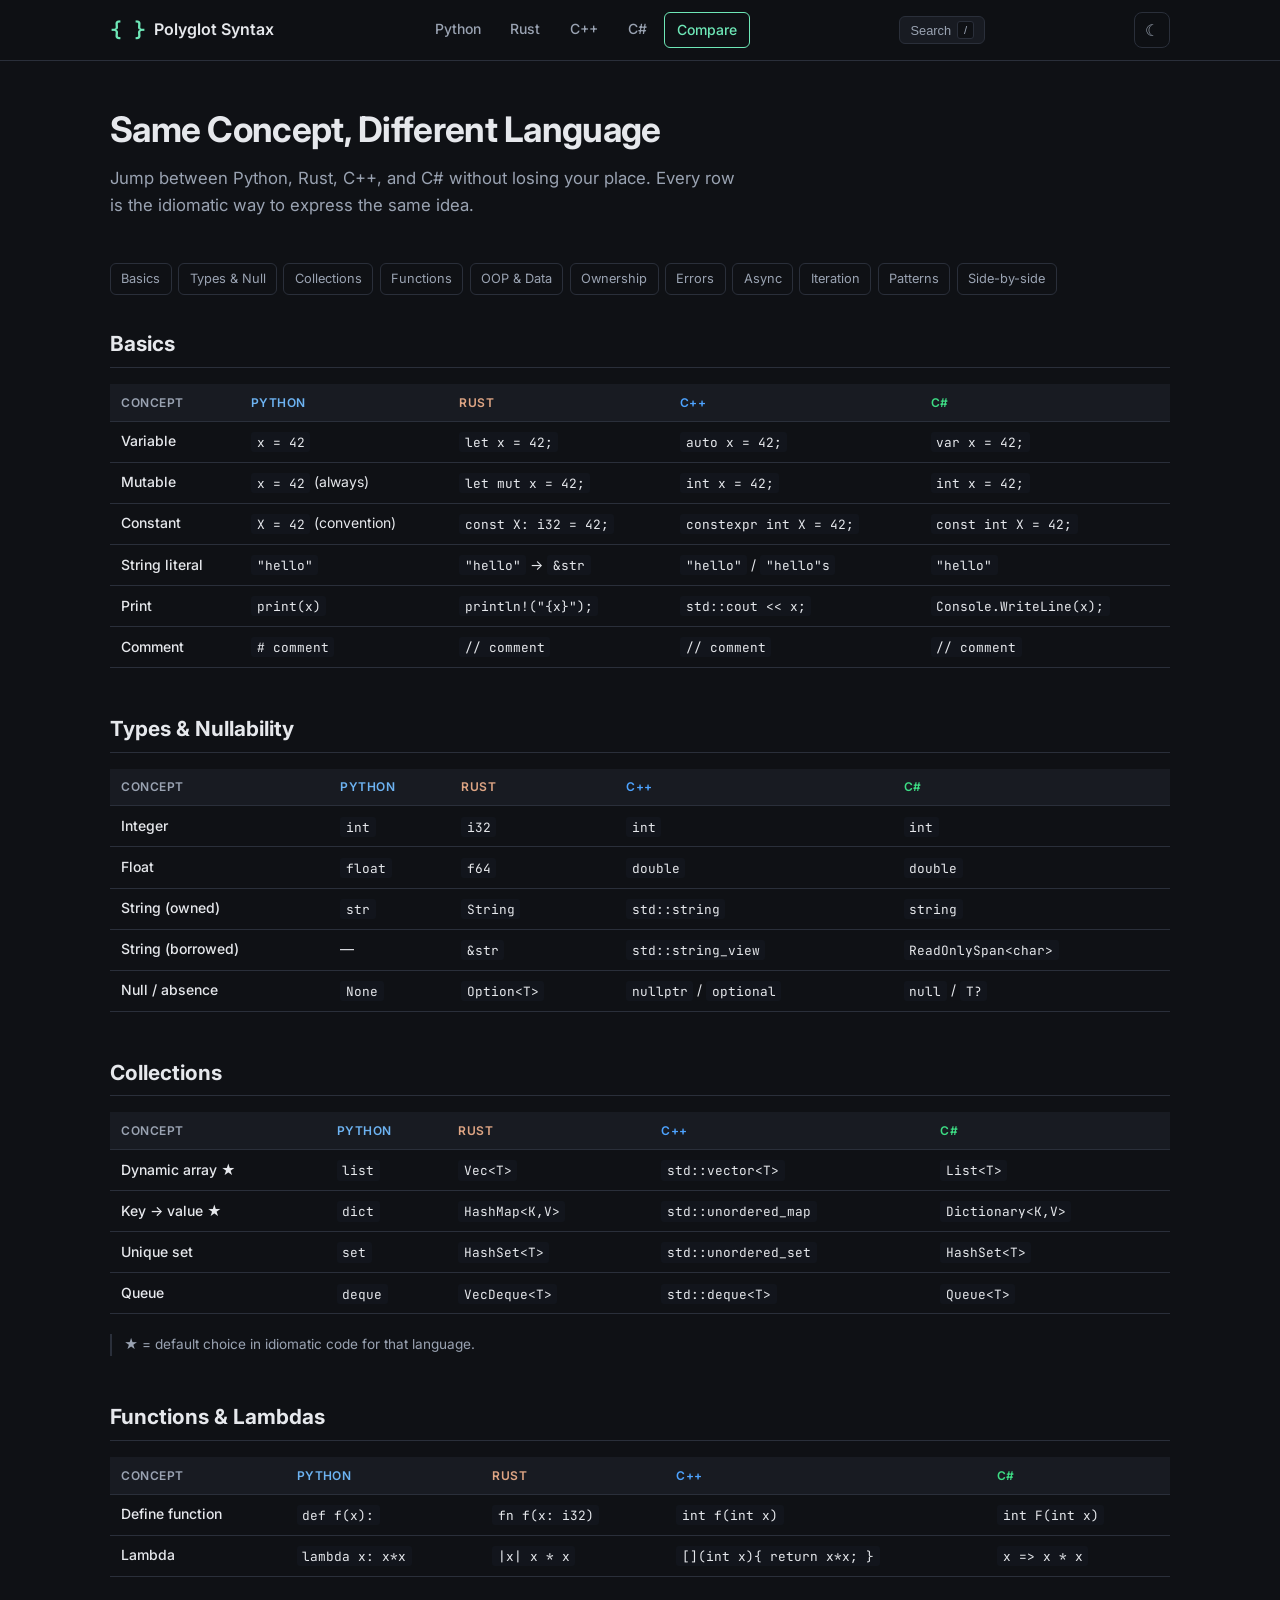
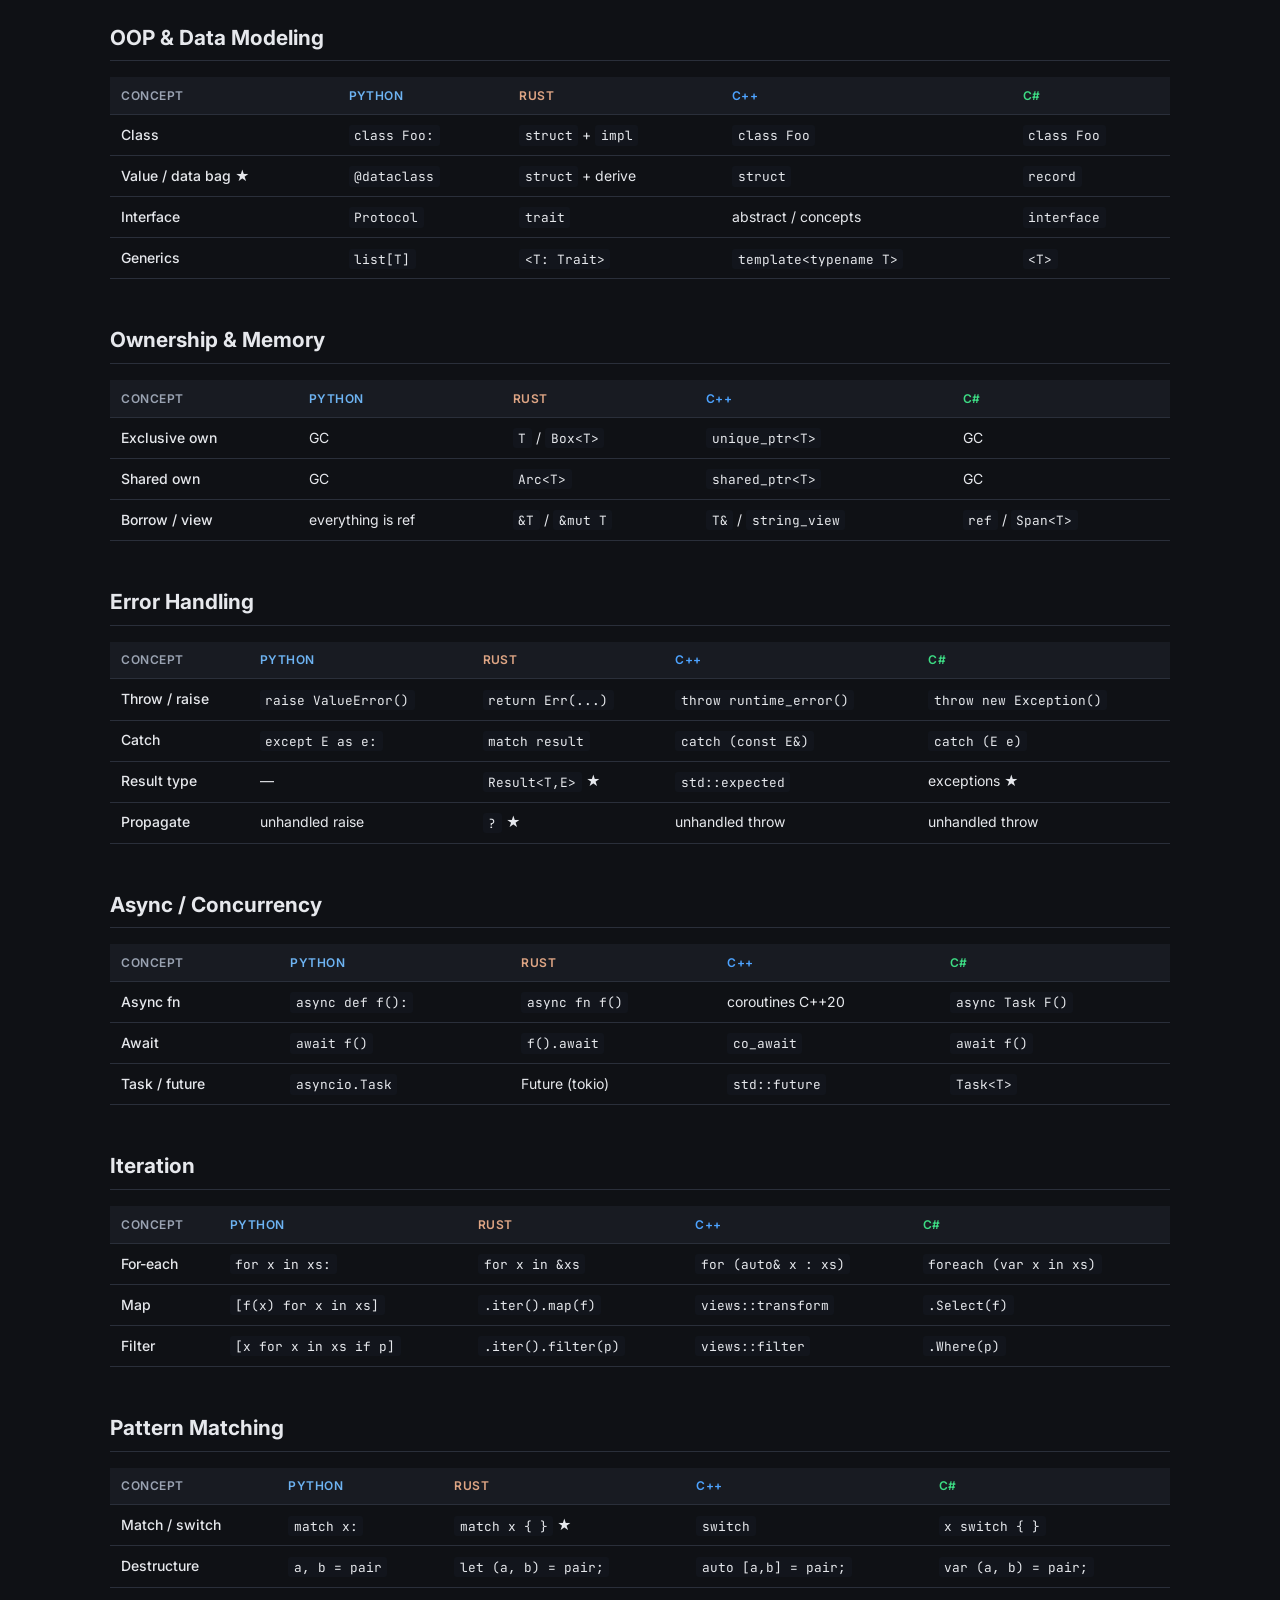
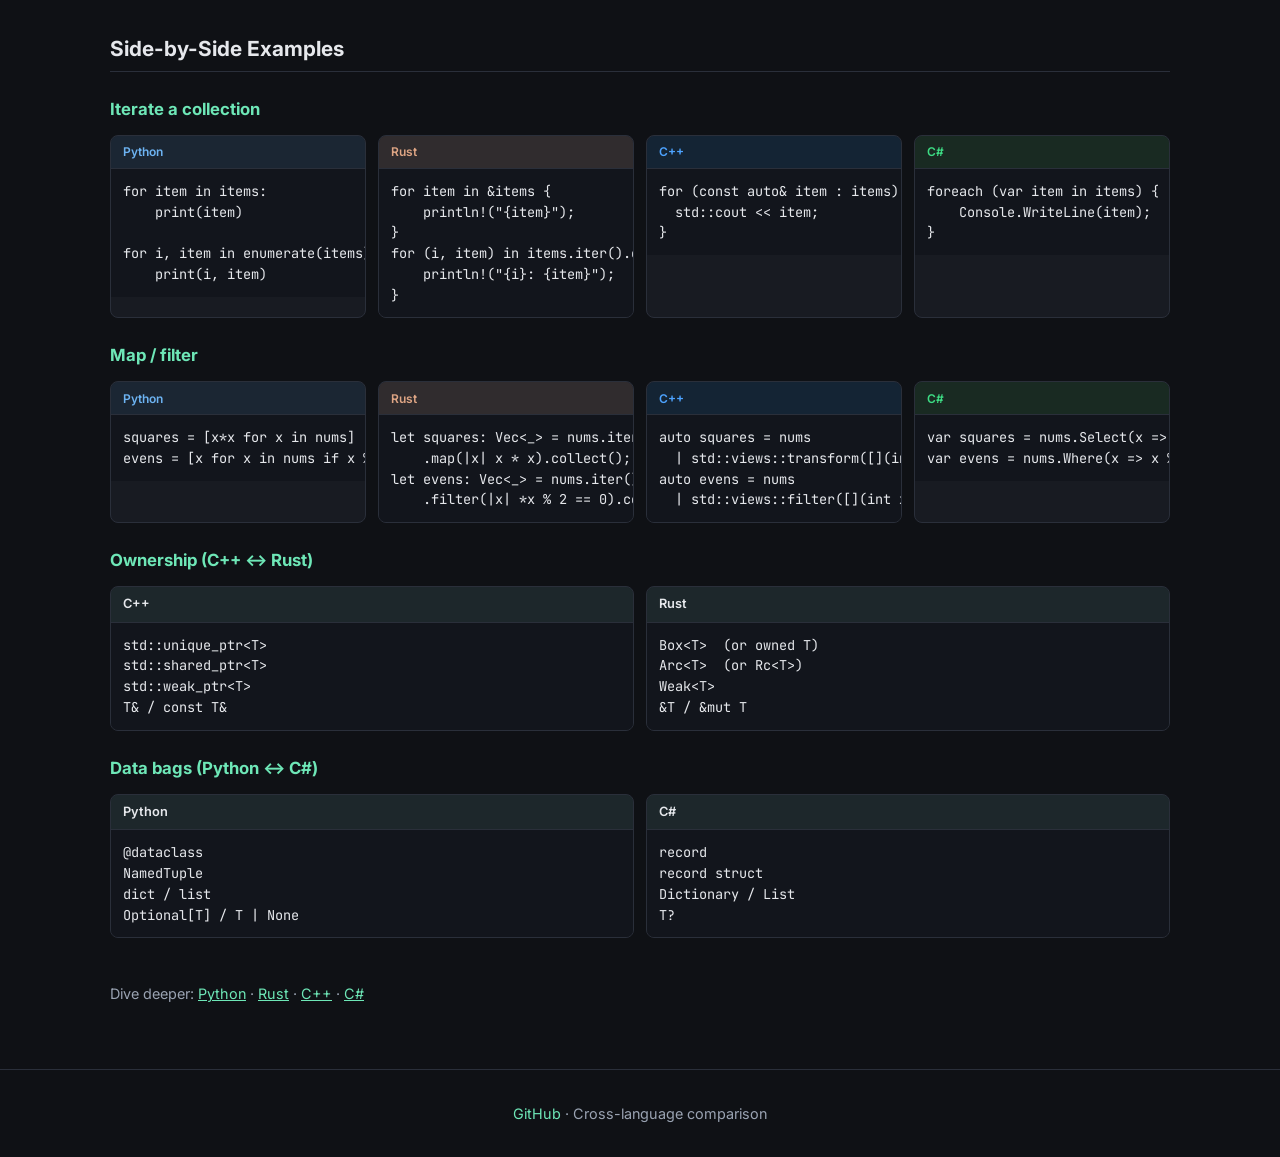
==== commit 667577eb: "Changed font-variant-ligatures and font-feature-settings for pre and code elements to disable ligatu" ====
--- a/compare/index.html
+++ b/compare/index.html
@@ -52,8 +52,8 @@
           <tr><td class="concept">Variable</td><td><code>x = 42</code></td><td><code>let x = 42;</code></td><td><code>auto x = 42;</code></td><td><code>var x = 42;</code></td></tr>
           <tr><td class="concept">Mutable</td><td><code>x = 42</code> (always)</td><td><code>let mut x = 42;</code></td><td><code>int x = 42;</code></td><td><code>int x = 42;</code></td></tr>
           <tr><td class="concept">Constant</td><td><code>X = 42</code> (convention)</td><td><code>const X: i32 = 42;</code></td><td><code>constexpr int X = 42;</code></td><td><code>const int X = 42;</code></td></tr>
-          <tr><td class="concept">String literal</td><td><code>"hello"</code></td><td><code>"hello"</code> -> <code>&str</code></td><td><code>"hello"</code> / <code>"hello"s</code></td><td><code>"hello"</code></td></tr>
-          <tr><td class="concept">Print</td><td><code>print(x)</code></td><td><code>println!("{x}");</code></td><td><code>std::cout << x;</code></td><td><code>Console.WriteLine(x);</code></td></tr>
+          <tr><td class="concept">String literal</td><td><code>"hello"</code></td><td><code>"hello"</code> -> <code>&amp;str</code></td><td><code>"hello"</code> / <code>"hello"s</code></td><td><code>"hello"</code></td></tr>
+          <tr><td class="concept">Print</td><td><code>print(x)</code></td><td><code>println!("{x}");</code></td><td><code>std::cout &lt;&lt; x;</code></td><td><code>Console.WriteLine(x);</code></td></tr>
           <tr><td class="concept">Comment</td><td><code># comment</code></td><td><code>// comment</code></td><td><code>// comment</code></td><td><code>// comment</code></td></tr>
         </tbody>
       </table>
@@ -67,8 +67,8 @@
           <tr><td class="concept">Integer</td><td><code>int</code></td><td><code>i32</code></td><td><code>int</code></td><td><code>int</code></td></tr>
           <tr><td class="concept">Float</td><td><code>float</code></td><td><code>f64</code></td><td><code>double</code></td><td><code>double</code></td></tr>
           <tr><td class="concept">String (owned)</td><td><code>str</code></td><td><code>String</code></td><td><code>std::string</code></td><td><code>string</code></td></tr>
-          <tr><td class="concept">String (borrowed)</td><td>—</td><td><code>&str</code></td><td><code>std::string_view</code></td><td><code>ReadOnlySpan<char></code></td></tr>
-          <tr><td class="concept">Null / absence</td><td><code>None</code></td><td><code>Option<T></code></td><td><code>nullptr</code> / <code>optional</code></td><td><code>null</code> / <code>T?</code></td></tr>
+          <tr><td class="concept">String (borrowed)</td><td>—</td><td><code>&amp;str</code></td><td><code>std::string_view</code></td><td><code>ReadOnlySpan&lt;char&gt;</code></td></tr>
+          <tr><td class="concept">Null / absence</td><td><code>None</code></td><td><code>Option&lt;T&gt;</code></td><td><code>nullptr</code> / <code>optional</code></td><td><code>null</code> / <code>T?</code></td></tr>
         </tbody>
       </table>
     </section>
@@ -78,10 +78,10 @@
       <table class="compare-table">
         <thead><tr><th>Concept</th><th class="lang-python">Python</th><th class="lang-rust">Rust</th><th class="lang-cpp">C++</th><th class="lang-csharp">C#</th></tr></thead>
         <tbody>
-          <tr><td class="concept">Dynamic array ★</td><td><code>list</code></td><td><code>Vec<T></code></td><td><code>std::vector<T></code></td><td><code>List<T></code></td></tr>
-          <tr><td class="concept">Key -> value ★</td><td><code>dict</code></td><td><code>HashMap<K,V></code></td><td><code>std::unordered_map</code></td><td><code>Dictionary<K,V></code></td></tr>
-          <tr><td class="concept">Unique set</td><td><code>set</code></td><td><code>HashSet<T></code></td><td><code>std::unordered_set</code></td><td><code>HashSet<T></code></td></tr>
-          <tr><td class="concept">Queue</td><td><code>deque</code></td><td><code>VecDeque<T></code></td><td><code>std::deque<T></code></td><td><code>Queue<T></code></td></tr>
+          <tr><td class="concept">Dynamic array ★</td><td><code>list</code></td><td><code>Vec&lt;T&gt;</code></td><td><code>std::vector&lt;T&gt;</code></td><td><code>List&lt;T&gt;</code></td></tr>
+          <tr><td class="concept">Key -> value ★</td><td><code>dict</code></td><td><code>HashMap&lt;K,V&gt;</code></td><td><code>std::unordered_map</code></td><td><code>Dictionary&lt;K,V&gt;</code></td></tr>
+          <tr><td class="concept">Unique set</td><td><code>set</code></td><td><code>HashSet&lt;T&gt;</code></td><td><code>std::unordered_set</code></td><td><code>HashSet&lt;T&gt;</code></td></tr>
+          <tr><td class="concept">Queue</td><td><code>deque</code></td><td><code>VecDeque&lt;T&gt;</code></td><td><code>std::deque&lt;T&gt;</code></td><td><code>Queue&lt;T&gt;</code></td></tr>
         </tbody>
       </table>
       <p class="idiom-note">★ = default choice in idiomatic code for that language.</p>
@@ -93,7 +93,7 @@
         <thead><tr><th>Concept</th><th class="lang-python">Python</th><th class="lang-rust">Rust</th><th class="lang-cpp">C++</th><th class="lang-csharp">C#</th></tr></thead>
         <tbody>
           <tr><td class="concept">Define function</td><td><code>def f(x):</code></td><td><code>fn f(x: i32)</code></td><td><code>int f(int x)</code></td><td><code>int F(int x)</code></td></tr>
-          <tr><td class="concept">Lambda</td><td><code>lambda x: x*x</code></td><td><code>|x| x * x</code></td><td><code>[](int x){ return x*x; }</code></td><td><code>x => x * x</code></td></tr>
+          <tr><td class="concept">Lambda</td><td><code>lambda x: x*x</code></td><td><code>|x| x * x</code></td><td><code>[](int x){ return x*x; }</code></td><td><code>x =&gt; x * x</code></td></tr>
         </tbody>
       </table>
     </section>
@@ -106,7 +106,7 @@
           <tr><td class="concept">Class</td><td><code>class Foo:</code></td><td><code>struct</code> + <code>impl</code></td><td><code>class Foo</code></td><td><code>class Foo</code></td></tr>
           <tr><td class="concept">Value / data bag ★</td><td><code>@dataclass</code></td><td><code>struct</code> + derive</td><td><code>struct</code></td><td><code>record</code></td></tr>
           <tr><td class="concept">Interface</td><td><code>Protocol</code></td><td><code>trait</code></td><td>abstract / concepts</td><td><code>interface</code></td></tr>
-          <tr><td class="concept">Generics</td><td><code>list[T]</code></td><td><code><T: Trait></code></td><td><code>template<typename T></code></td><td><code><T></code></td></tr>
+          <tr><td class="concept">Generics</td><td><code>list[T]</code></td><td><code>&lt;T: Trait&gt;</code></td><td><code>template&lt;typename T&gt;</code></td><td><code>&lt;T&gt;</code></td></tr>
         </tbody>
       </table>
     </section>
@@ -116,9 +116,9 @@
       <table class="compare-table">
         <thead><tr><th>Concept</th><th class="lang-python">Python</th><th class="lang-rust">Rust</th><th class="lang-cpp">C++</th><th class="lang-csharp">C#</th></tr></thead>
         <tbody>
-          <tr><td class="concept">Exclusive own</td><td>GC</td><td><code>T</code> / <code>Box<T></code></td><td><code>unique_ptr<T></code></td><td>GC</td></tr>
-          <tr><td class="concept">Shared own</td><td>GC</td><td><code>Arc<T></code></td><td><code>shared_ptr<T></code></td><td>GC</td></tr>
-          <tr><td class="concept">Borrow / view</td><td>everything is ref</td><td><code>&T</code> / <code>&mut T</code></td><td><code>T&</code> / <code>string_view</code></td><td><code>ref</code> / <code>Span<T></code></td></tr>
+          <tr><td class="concept">Exclusive own</td><td>GC</td><td><code>T</code> / <code>Box&lt;T&gt;</code></td><td><code>unique_ptr&lt;T&gt;</code></td><td>GC</td></tr>
+          <tr><td class="concept">Shared own</td><td>GC</td><td><code>Arc&lt;T&gt;</code></td><td><code>shared_ptr&lt;T&gt;</code></td><td>GC</td></tr>
+          <tr><td class="concept">Borrow / view</td><td>everything is ref</td><td><code>&amp;T</code> / <code>&amp;mut T</code></td><td><code>T&amp;</code> / <code>string_view</code></td><td><code>ref</code> / <code>Span&lt;T&gt;</code></td></tr>
         </tbody>
       </table>
     </section>
@@ -129,8 +129,8 @@
         <thead><tr><th>Concept</th><th class="lang-python">Python</th><th class="lang-rust">Rust</th><th class="lang-cpp">C++</th><th class="lang-csharp">C#</th></tr></thead>
         <tbody>
           <tr><td class="concept">Throw / raise</td><td><code>raise ValueError()</code></td><td><code>return Err(...)</code></td><td><code>throw runtime_error()</code></td><td><code>throw new Exception()</code></td></tr>
-          <tr><td class="concept">Catch</td><td><code>except E as e:</code></td><td><code>match result</code></td><td><code>catch (const E&)</code></td><td><code>catch (E e)</code></td></tr>
-          <tr><td class="concept">Result type</td><td>—</td><td><code>Result<T,E></code> ★</td><td><code>std::expected</code></td><td>exceptions ★</td></tr>
+          <tr><td class="concept">Catch</td><td><code>except E as e:</code></td><td><code>match result</code></td><td><code>catch (const E&amp;)</code></td><td><code>catch (E e)</code></td></tr>
+          <tr><td class="concept">Result type</td><td>—</td><td><code>Result&lt;T,E&gt;</code> ★</td><td><code>std::expected</code></td><td>exceptions ★</td></tr>
           <tr><td class="concept">Propagate</td><td>unhandled raise</td><td><code>?</code> ★</td><td>unhandled throw</td><td>unhandled throw</td></tr>
         </tbody>
       </table>
@@ -143,7 +143,7 @@
         <tbody>
           <tr><td class="concept">Async fn</td><td><code>async def f():</code></td><td><code>async fn f()</code></td><td>coroutines C++20</td><td><code>async Task F()</code></td></tr>
           <tr><td class="concept">Await</td><td><code>await f()</code></td><td><code>f().await</code></td><td><code>co_await</code></td><td><code>await f()</code></td></tr>
-          <tr><td class="concept">Task / future</td><td><code>asyncio.Task</code></td><td>Future (tokio)</td><td><code>std::future</code></td><td><code>Task<T></code></td></tr>
+          <tr><td class="concept">Task / future</td><td><code>asyncio.Task</code></td><td>Future (tokio)</td><td><code>std::future</code></td><td><code>Task&lt;T&gt;</code></td></tr>
         </tbody>
       </table>
     </section>
@@ -153,7 +153,7 @@
       <table class="compare-table">
         <thead><tr><th>Concept</th><th class="lang-python">Python</th><th class="lang-rust">Rust</th><th class="lang-cpp">C++</th><th class="lang-csharp">C#</th></tr></thead>
         <tbody>
-          <tr><td class="concept">For-each</td><td><code>for x in xs:</code></td><td><code>for x in &xs</code></td><td><code>for (auto& x : xs)</code></td><td><code>foreach (var x in xs)</code></td></tr>
+          <tr><td class="concept">For-each</td><td><code>for x in xs:</code></td><td><code>for x in &amp;xs</code></td><td><code>for (auto&amp; x : xs)</code></td><td><code>foreach (var x in xs)</code></td></tr>
           <tr><td class="concept">Map</td><td><code>[f(x) for x in xs]</code></td><td><code>.iter().map(f)</code></td><td><code>views::transform</code></td><td><code>.Select(f)</code></td></tr>
           <tr><td class="concept">Filter</td><td><code>[x for x in xs if p]</code></td><td><code>.iter().filter(p)</code></td><td><code>views::filter</code></td><td><code>.Where(p)</code></td></tr>
         </tbody>
@@ -181,14 +181,14 @@
 
 for i, item in enumerate(items):
     print(i, item)</code></pre></div>
-        <div class="quad-card"><div class="quad-card-header rust">Rust</div><pre><code>for item in &items {
+        <div class="quad-card"><div class="quad-card-header rust">Rust</div><pre><code>for item in &amp;items {
     println!("{item}");
 }
 for (i, item) in items.iter().enumerate() {
     println!("{i}: {item}");
 }</code></pre></div>
-        <div class="quad-card"><div class="quad-card-header cpp">C++</div><pre><code>for (const auto& item : items) {
-  std::cout << item;
+        <div class="quad-card"><div class="quad-card-header cpp">C++</div><pre><code>for (const auto&amp; item : items) {
+  std::cout &lt;&lt; item;
 }</code></pre></div>
         <div class="quad-card"><div class="quad-card-header csharp">C#</div><pre><code>foreach (var item in items) {
     Console.WriteLine(item);
@@ -199,28 +199,28 @@
       <div class="quad-grid">
         <div class="quad-card"><div class="quad-card-header python">Python</div><pre><code>squares = [x*x for x in nums]
 evens = [x for x in nums if x % 2 == 0]</code></pre></div>
-        <div class="quad-card"><div class="quad-card-header rust">Rust</div><pre><code>let squares: Vec<_> = nums.iter()
+        <div class="quad-card"><div class="quad-card-header rust">Rust</div><pre><code>let squares: Vec&lt;_&gt; = nums.iter()
     .map(|x| x * x).collect();
-let evens: Vec<_> = nums.iter()
+let evens: Vec&lt;_&gt; = nums.iter()
     .filter(|x| *x % 2 == 0).copied().collect();</code></pre></div>
         <div class="quad-card"><div class="quad-card-header cpp">C++</div><pre><code>auto squares = nums
   | std::views::transform([](int x){ return x*x; });
 auto evens = nums
   | std::views::filter([](int x){ return x%2==0; });</code></pre></div>
-        <div class="quad-card"><div class="quad-card-header csharp">C#</div><pre><code>var squares = nums.Select(x => x * x).ToList();
-var evens = nums.Where(x => x % 2 == 0).ToList();</code></pre></div>
+        <div class="quad-card"><div class="quad-card-header csharp">C#</div><pre><code>var squares = nums.Select(x =&gt; x * x).ToList();
+var evens = nums.Where(x =&gt; x % 2 == 0).ToList();</code></pre></div>
       </div>
 
       <h3 style="margin:1.5rem 0 0.5rem;font-size:1.05rem;color:var(--accent);">Ownership (C++ ↔ Rust)</h3>
       <div class="pair-grid">
-        <div class="pair-card"><div class="pair-card-header"><span>C++</span></div><pre><code>std::unique_ptr<T>
-std::shared_ptr<T>
-std::weak_ptr<T>
-T& / const T&</code></pre></div>
-        <div class="pair-card"><div class="pair-card-header"><span>Rust</span></div><pre><code>Box<T>  (or owned T)
-Arc<T>  (or Rc<T>)
-Weak<T>
-&T / &mut T</code></pre></div>
+        <div class="pair-card"><div class="pair-card-header"><span>C++</span></div><pre><code>std::unique_ptr&lt;T&gt;
+std::shared_ptr&lt;T&gt;
+std::weak_ptr&lt;T&gt;
+T&amp; / const T&amp;</code></pre></div>
+        <div class="pair-card"><div class="pair-card-header"><span>Rust</span></div><pre><code>Box&lt;T&gt;  (or owned T)
+Arc&lt;T&gt;  (or Rc&lt;T&gt;)
+Weak&lt;T&gt;
+&amp;T / &amp;mut T</code></pre></div>
       </div>
 
       <h3 style="margin:1.5rem 0 0.5rem;font-size:1.05rem;color:var(--accent);">Data bags (Python ↔ C#)</h3>
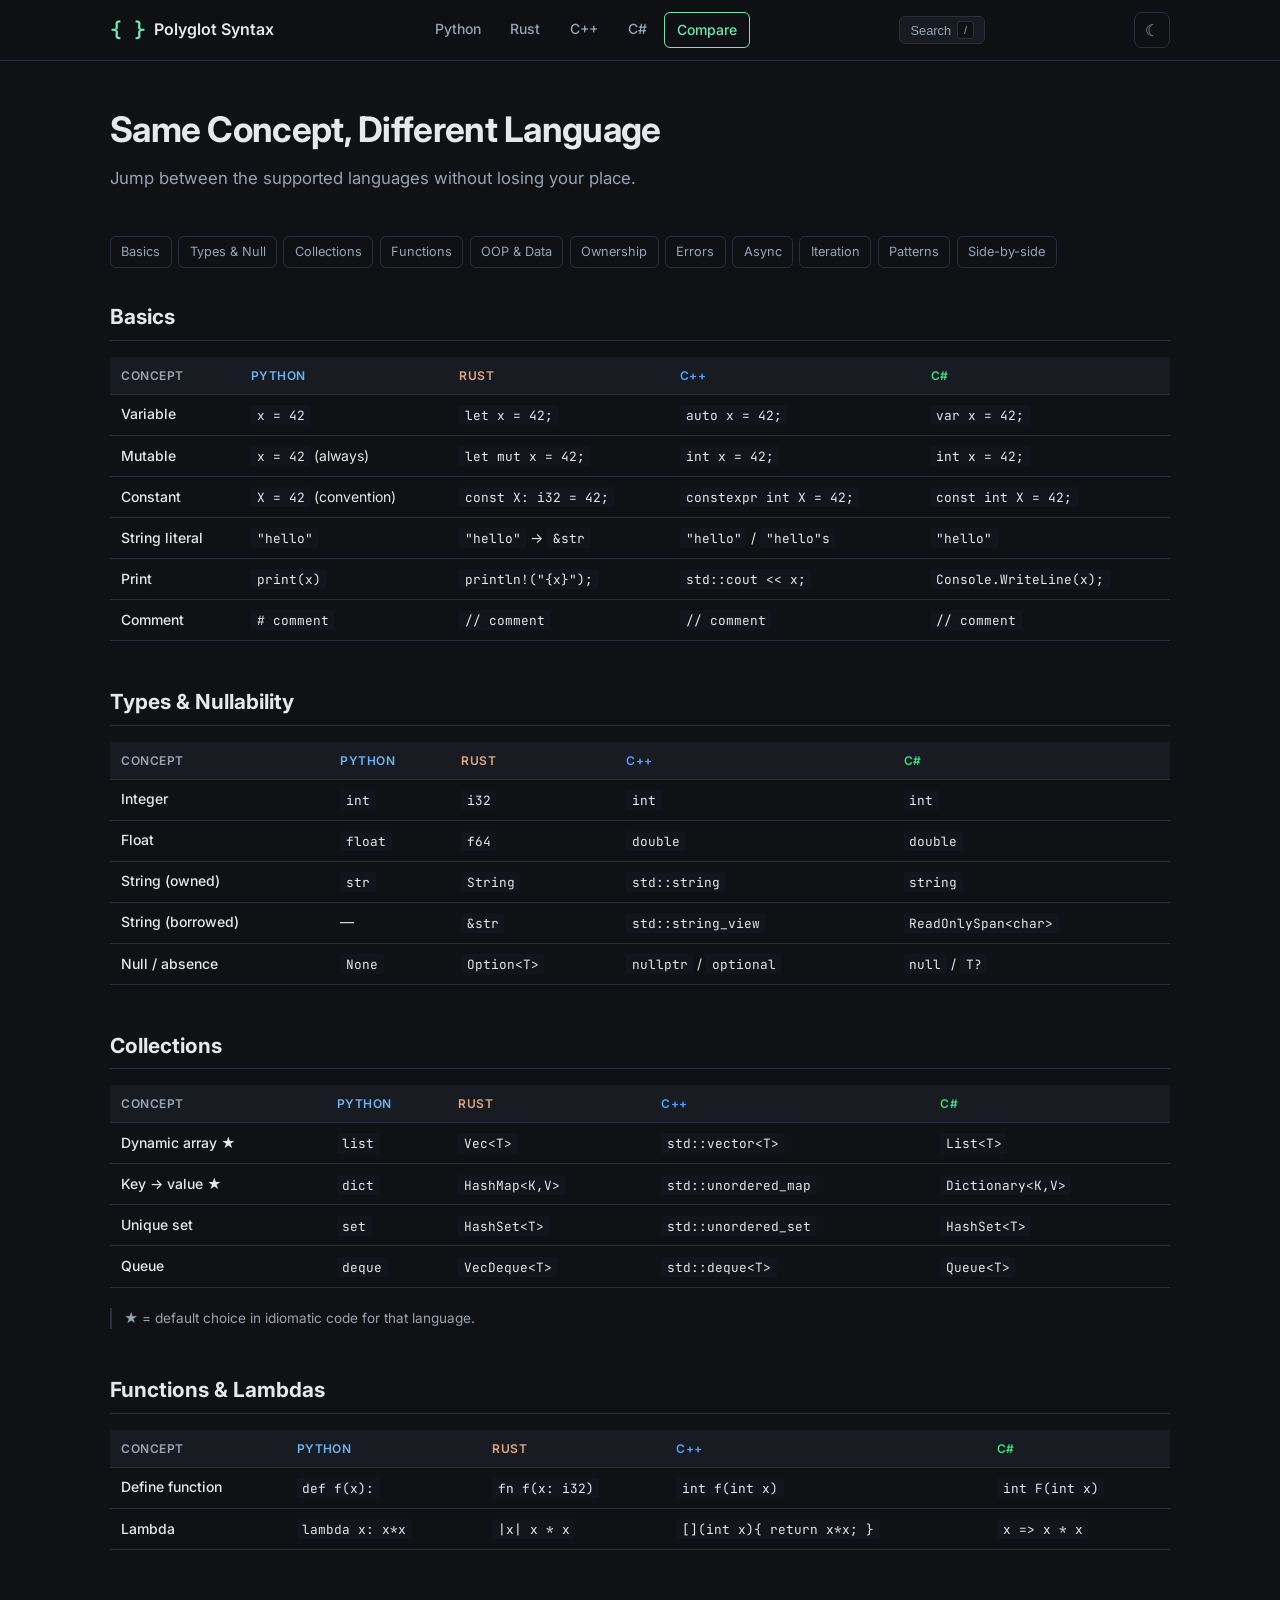
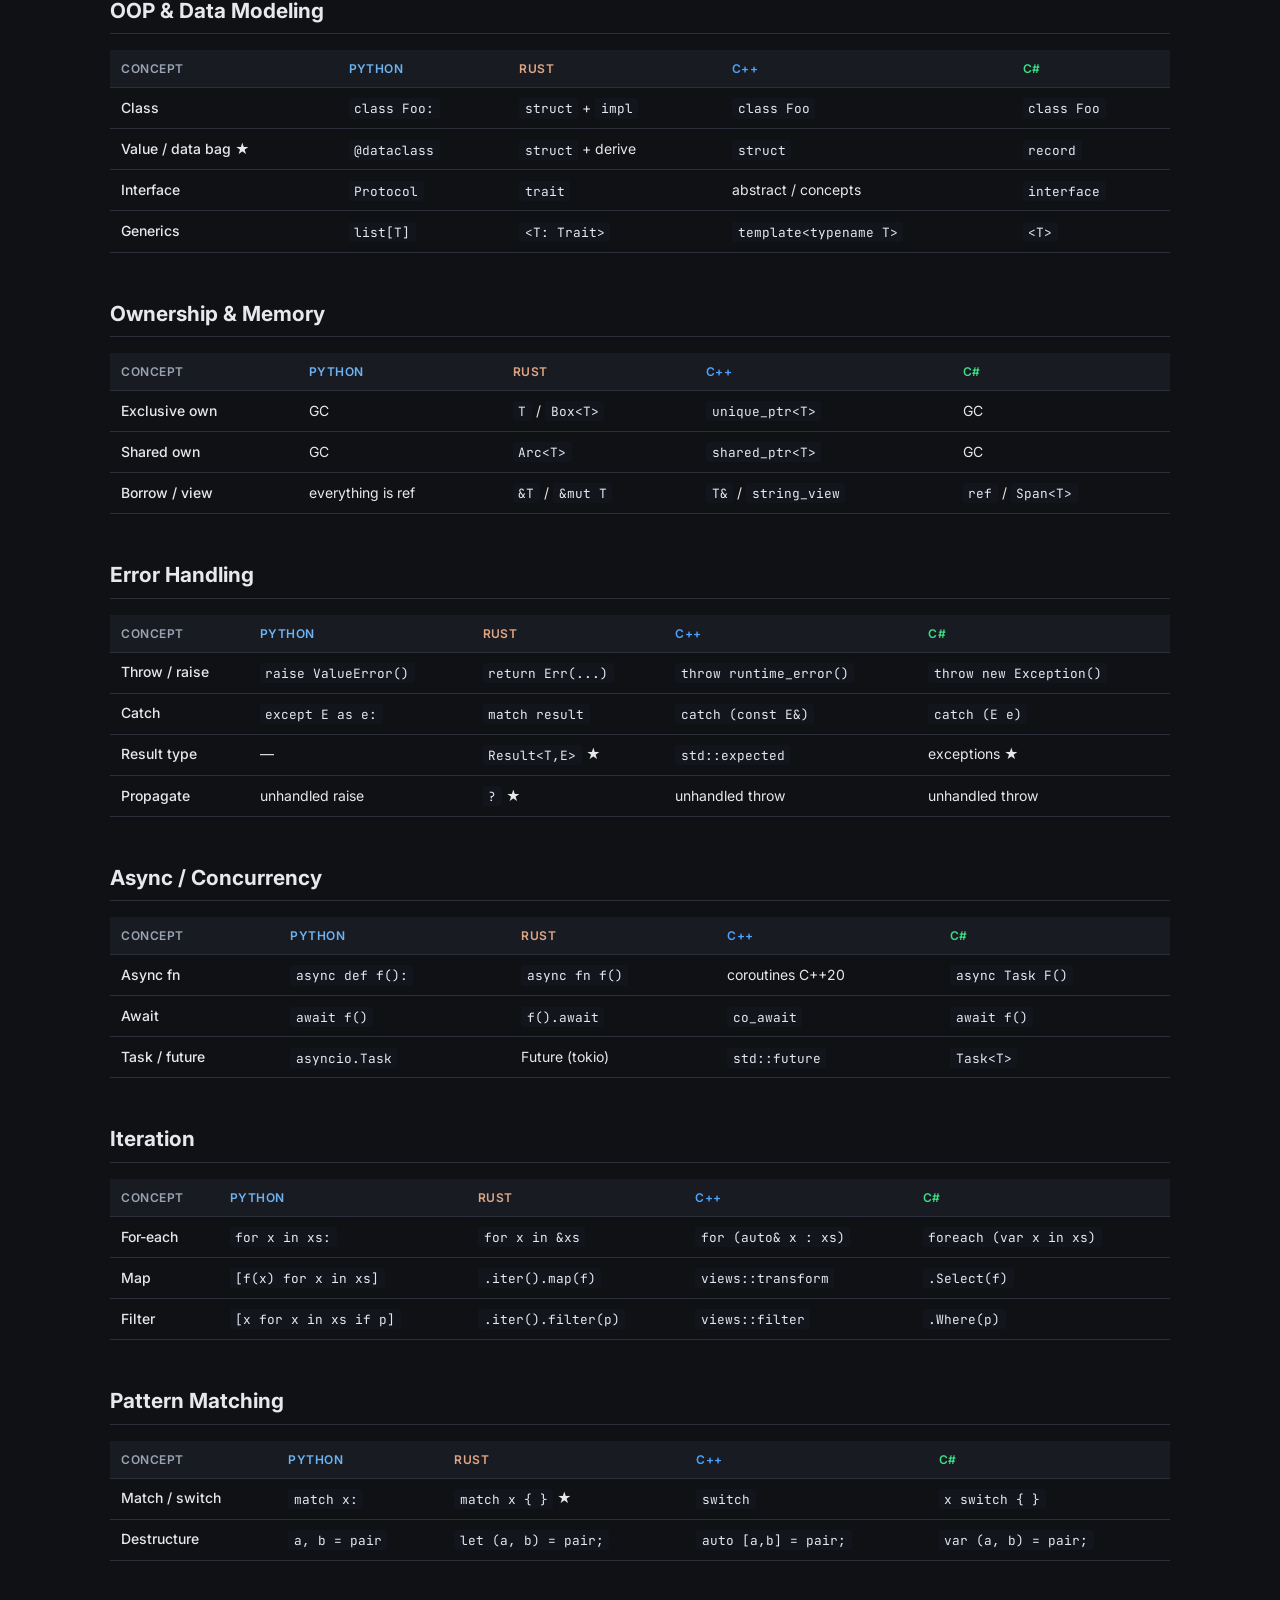
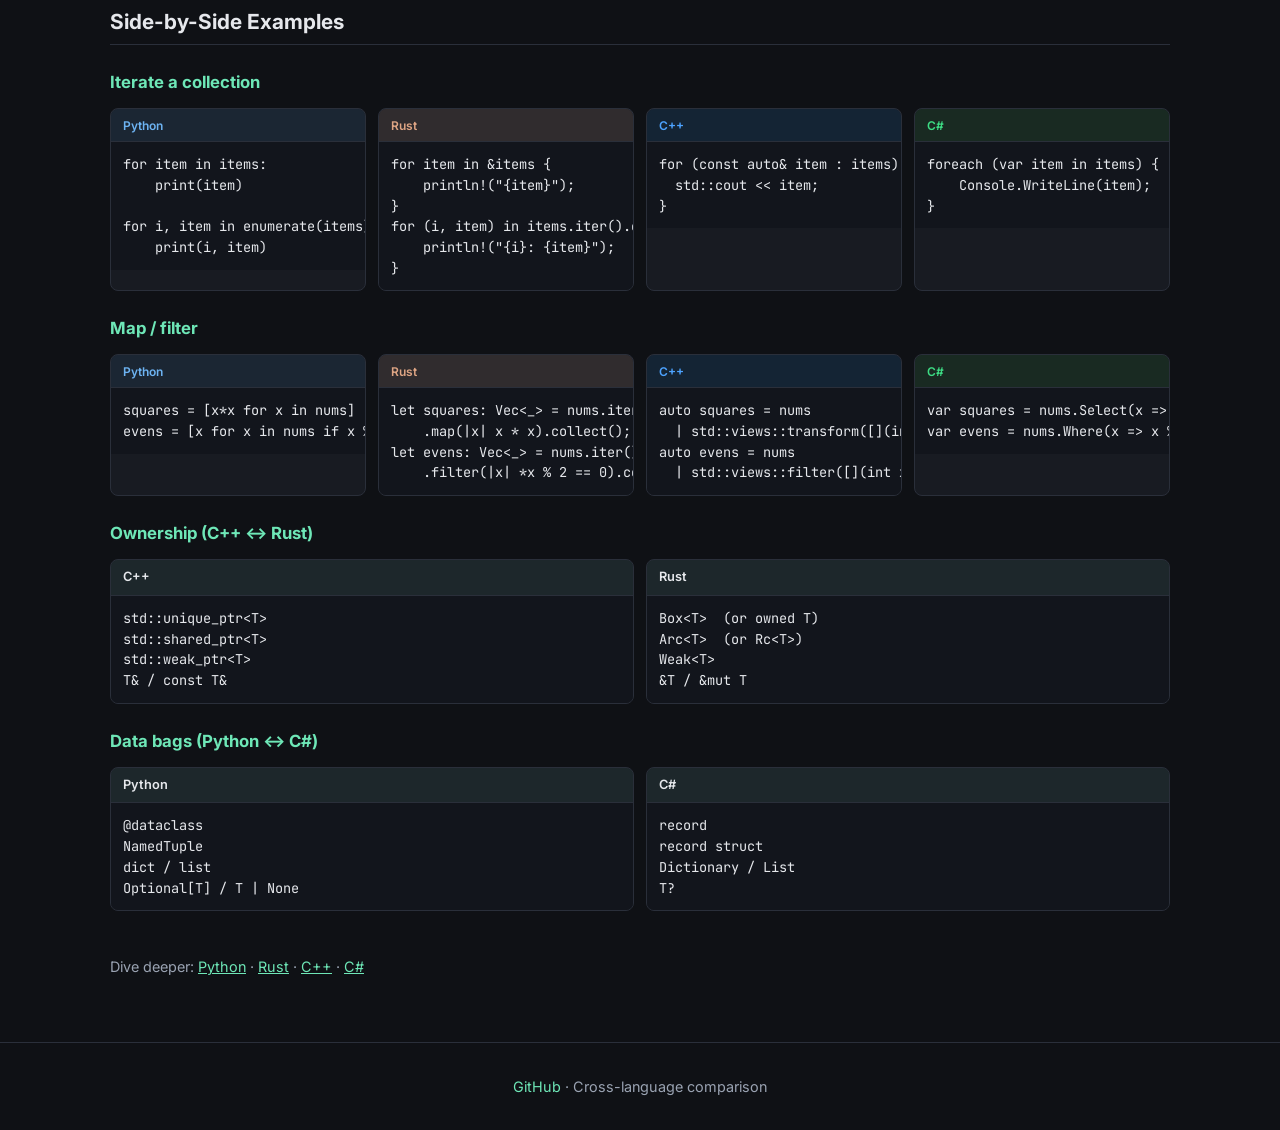
==== commit 8aa8ab7c: "Added Architecture to allow easy addition of new languages" ====
--- a/compare/index.html
+++ b/compare/index.html
@@ -12,13 +12,7 @@
   <header class="site-header">
     <div class="container header-inner">
       <a href="../index.html" class="logo"><span class="logo-mark">{ }</span><span class="logo-text">Polyglot Syntax</span></a>
-      <nav class="lang-nav">
-        <a href="../python/index.html" class="lang-btn python">Python</a>
-        <a href="../rust/index.html" class="lang-btn rust">Rust</a>
-        <a href="../cpp/index.html" class="lang-btn cpp">C++</a>
-        <a href="../csharp/index.html" class="lang-btn csharp">C#</a>
-        <a href="index.html" class="lang-btn" style="color:var(--accent);border:1px solid var(--accent);">Compare</a>
-      </nav>
+      <nav class="lang-nav" aria-label="Language navigation"></nav>
       <button id="theme-toggle" class="theme-btn" aria-label="Toggle theme">☾</button>
     </div>
   </header>
@@ -26,8 +20,7 @@
   <main class="container" style="max-width:1100px;padding-bottom:4rem;">
     <div class="compare-hero">
       <h1>Same Concept, Different Language</h1>
-      <p>Jump between Python, Rust, C++, and C# without losing your place.
-         Every row is the idiomatic way to express the same idea.</p>
+      <p id="compare-language-summary">Jump between the supported languages without losing your place.</p>
     </div>
 
     <nav class="compare-toc">
@@ -250,6 +243,7 @@
       <p><a href="https://github.com/Derreavus/polyglot-syntax-reference">GitHub</a> · Cross-language comparison</p>
     </div>
   </footer>
+  <script src="../js/site-data.js"></script>
   <script src="../js/main.js"></script>
 </body>
 </html>
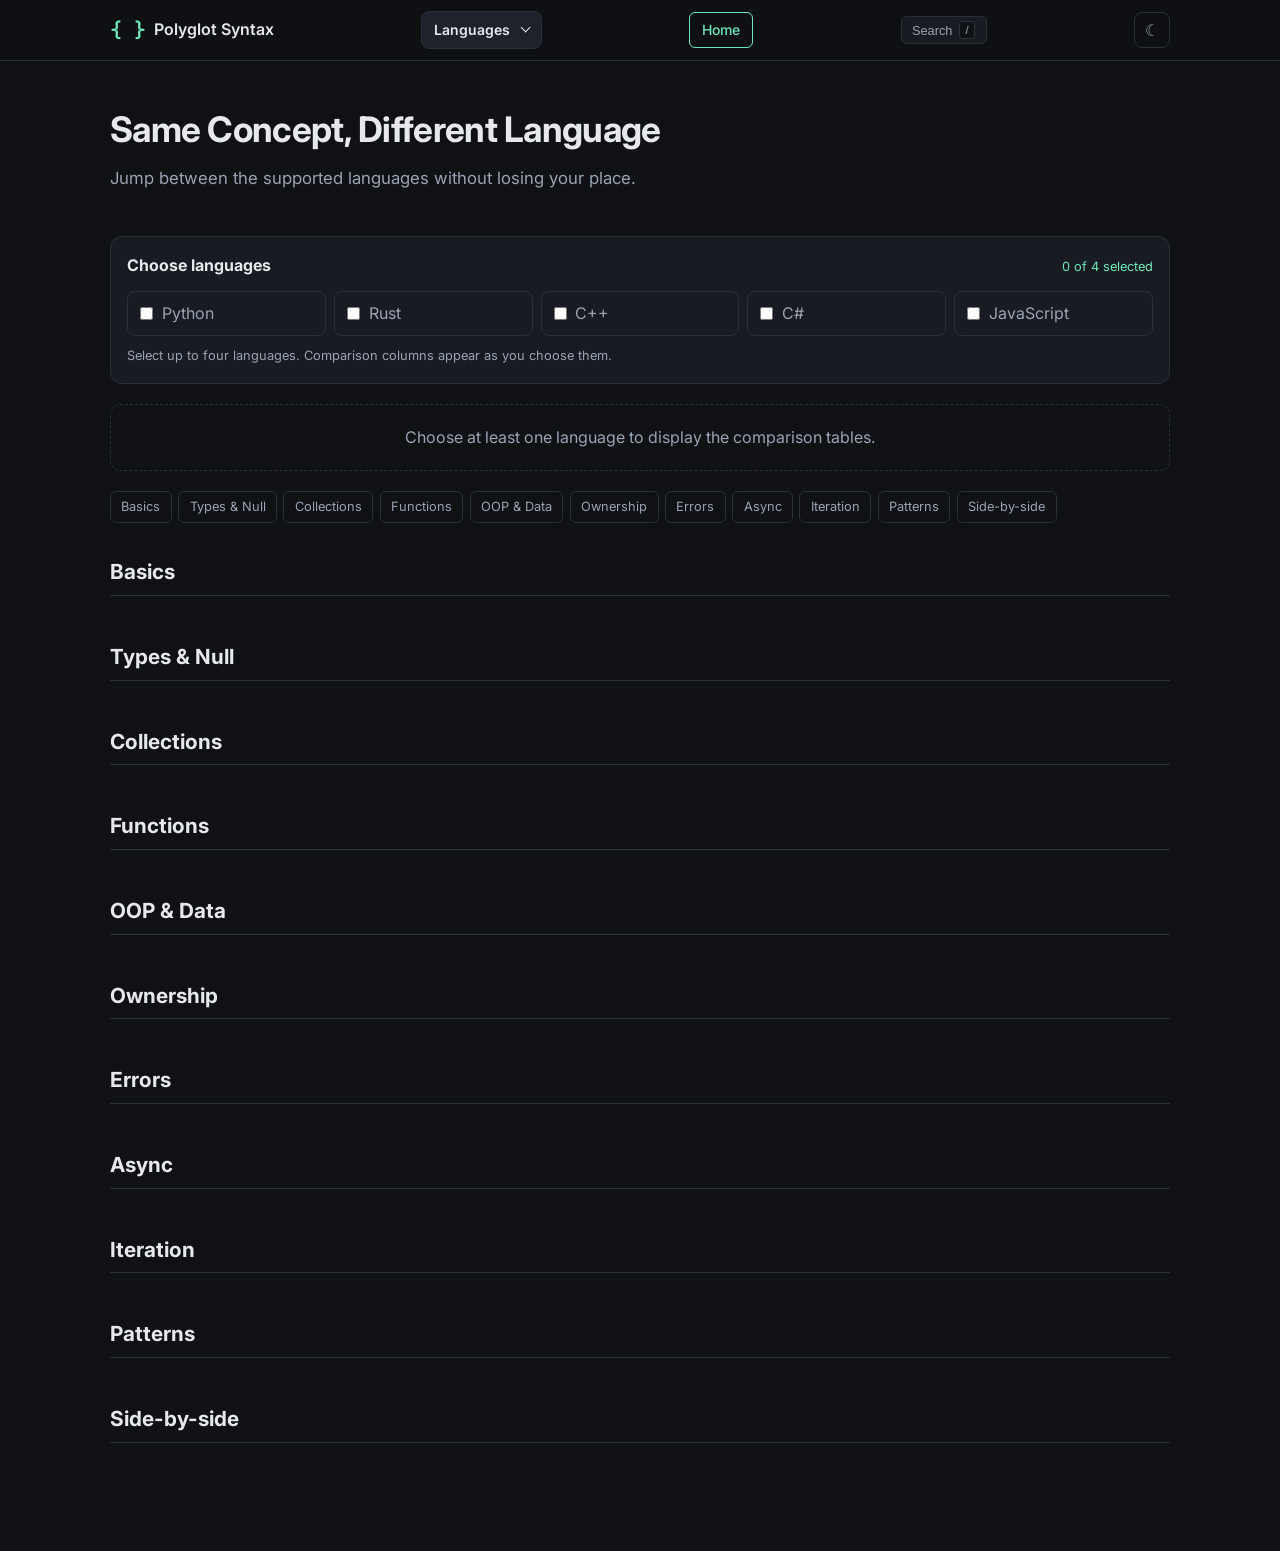
==== commit b6c4434a: "Regenerate site pages from data source; add JavaScript reference" ====
--- a/compare/index.html
+++ b/compare/index.html
@@ -1,10 +1,10 @@
-﻿<!DOCTYPE html>
+<!DOCTYPE html>
 <html lang="en">
 <head>
   <meta charset="UTF-8">
   <meta name="viewport" content="width=device-width, initial-scale=1.0">
   <title>Compare Languages — Polyglot Syntax Reference</title>
-  <meta name="description" content="Side-by-side syntax comparison for Python, Rust, C++, and C#.">
+  <meta name="description" content="Side-by-side syntax comparison across the supported languages.">
   <link rel="stylesheet" href="../css/style.css">
   <link href="https://fonts.googleapis.com/css2?family=Inter:wght@400;500;600;700&family=JetBrains+Mono:wght@400;500&display=swap" rel="stylesheet">
 </head>
@@ -12,7 +12,15 @@
   <header class="site-header">
     <div class="container header-inner">
       <a href="../index.html" class="logo"><span class="logo-mark">{ }</span><span class="logo-text">Polyglot Syntax</span></a>
-      <nav class="lang-nav" aria-label="Language navigation"></nav>
+      <nav class="lang-nav" aria-label="Language navigation">
+        <details class="language-menu">
+          <summary class="language-menu-toggle" aria-label="Choose a language">
+            <span>Languages</span><span class="language-menu-chevron" aria-hidden="true"></span>
+          </summary>
+          <div class="language-menu-panel" aria-label="Available languages"></div>
+        </details>
+      </nav>
+      <a href="../index.html" class="lang-btn active" style="color: var(--accent); border: 1px solid var(--accent);">Home</a>
       <button id="theme-toggle" class="theme-btn" aria-label="Toggle theme">☾</button>
     </div>
   </header>
@@ -23,226 +31,75 @@
       <p id="compare-language-summary">Jump between the supported languages without losing your place.</p>
     </div>
 
+    <section class="compare-picker" aria-labelledby="compare-picker-heading">
+      <div class="compare-picker-heading">
+        <h2 id="compare-picker-heading">Choose languages</h2>
+        <p id="compare-language-count" aria-live="polite">0 of 4 selected</p>
+      </div>
+      <div id="compare-language-options" class="compare-language-options" role="group" aria-label="Languages to compare"></div>
+      <p class="compare-picker-help">Select up to four languages. Comparison columns appear as you choose them.</p>
+    </section>
+
+    <p id="compare-empty-state" class="compare-empty-state">Choose at least one language to display the comparison tables.</p>
+
     <nav class="compare-toc">
       <a href="#basics">Basics</a>
-      <a href="#types">Types & Null</a>
-      <a href="#collections">Collections</a>
-      <a href="#functions">Functions</a>
-      <a href="#oop">OOP & Data</a>
-      <a href="#ownership">Ownership</a>
-      <a href="#errors">Errors</a>
-      <a href="#async">Async</a>
-      <a href="#iteration">Iteration</a>
-      <a href="#patterns">Patterns</a>
-      <a href="#side-by-side">Side-by-side</a>
+<a href="#types">Types &amp; Null</a>
+<a href="#collections">Collections</a>
+<a href="#functions">Functions</a>
+<a href="#oop">OOP &amp; Data</a>
+<a href="#ownership">Ownership</a>
+<a href="#errors">Errors</a>
+<a href="#async">Async</a>
+<a href="#iteration">Iteration</a>
+<a href="#patterns">Patterns</a>
+<a href="#side-by-side">Side-by-side</a>
     </nav>
 
-    <section class="compare-section" id="basics">
-      <h2>Basics</h2>
-      <table class="compare-table">
-        <thead><tr><th>Concept</th><th class="lang-python">Python</th><th class="lang-rust">Rust</th><th class="lang-cpp">C++</th><th class="lang-csharp">C#</th></tr></thead>
-        <tbody>
-          <tr><td class="concept">Variable</td><td><code>x = 42</code></td><td><code>let x = 42;</code></td><td><code>auto x = 42;</code></td><td><code>var x = 42;</code></td></tr>
-          <tr><td class="concept">Mutable</td><td><code>x = 42</code> (always)</td><td><code>let mut x = 42;</code></td><td><code>int x = 42;</code></td><td><code>int x = 42;</code></td></tr>
-          <tr><td class="concept">Constant</td><td><code>X = 42</code> (convention)</td><td><code>const X: i32 = 42;</code></td><td><code>constexpr int X = 42;</code></td><td><code>const int X = 42;</code></td></tr>
-          <tr><td class="concept">String literal</td><td><code>"hello"</code></td><td><code>"hello"</code> -> <code>&amp;str</code></td><td><code>"hello"</code> / <code>"hello"s</code></td><td><code>"hello"</code></td></tr>
-          <tr><td class="concept">Print</td><td><code>print(x)</code></td><td><code>println!("{x}");</code></td><td><code>std::cout &lt;&lt; x;</code></td><td><code>Console.WriteLine(x);</code></td></tr>
-          <tr><td class="concept">Comment</td><td><code># comment</code></td><td><code>// comment</code></td><td><code>// comment</code></td><td><code>// comment</code></td></tr>
-        </tbody>
-      </table>
-    </section>
-
-    <section class="compare-section" id="types">
-      <h2>Types & Nullability</h2>
-      <table class="compare-table">
-        <thead><tr><th>Concept</th><th class="lang-python">Python</th><th class="lang-rust">Rust</th><th class="lang-cpp">C++</th><th class="lang-csharp">C#</th></tr></thead>
-        <tbody>
-          <tr><td class="concept">Integer</td><td><code>int</code></td><td><code>i32</code></td><td><code>int</code></td><td><code>int</code></td></tr>
-          <tr><td class="concept">Float</td><td><code>float</code></td><td><code>f64</code></td><td><code>double</code></td><td><code>double</code></td></tr>
-          <tr><td class="concept">String (owned)</td><td><code>str</code></td><td><code>String</code></td><td><code>std::string</code></td><td><code>string</code></td></tr>
-          <tr><td class="concept">String (borrowed)</td><td>—</td><td><code>&amp;str</code></td><td><code>std::string_view</code></td><td><code>ReadOnlySpan&lt;char&gt;</code></td></tr>
-          <tr><td class="concept">Null / absence</td><td><code>None</code></td><td><code>Option&lt;T&gt;</code></td><td><code>nullptr</code> / <code>optional</code></td><td><code>null</code> / <code>T?</code></td></tr>
-        </tbody>
-      </table>
-    </section>
-
-    <section class="compare-section" id="collections">
-      <h2>Collections</h2>
-      <table class="compare-table">
-        <thead><tr><th>Concept</th><th class="lang-python">Python</th><th class="lang-rust">Rust</th><th class="lang-cpp">C++</th><th class="lang-csharp">C#</th></tr></thead>
-        <tbody>
-          <tr><td class="concept">Dynamic array ★</td><td><code>list</code></td><td><code>Vec&lt;T&gt;</code></td><td><code>std::vector&lt;T&gt;</code></td><td><code>List&lt;T&gt;</code></td></tr>
-          <tr><td class="concept">Key -> value ★</td><td><code>dict</code></td><td><code>HashMap&lt;K,V&gt;</code></td><td><code>std::unordered_map</code></td><td><code>Dictionary&lt;K,V&gt;</code></td></tr>
-          <tr><td class="concept">Unique set</td><td><code>set</code></td><td><code>HashSet&lt;T&gt;</code></td><td><code>std::unordered_set</code></td><td><code>HashSet&lt;T&gt;</code></td></tr>
-          <tr><td class="concept">Queue</td><td><code>deque</code></td><td><code>VecDeque&lt;T&gt;</code></td><td><code>std::deque&lt;T&gt;</code></td><td><code>Queue&lt;T&gt;</code></td></tr>
-        </tbody>
-      </table>
-      <p class="idiom-note">★ = default choice in idiomatic code for that language.</p>
-    </section>
-
-    <section class="compare-section" id="functions">
-      <h2>Functions & Lambdas</h2>
-      <table class="compare-table">
-        <thead><tr><th>Concept</th><th class="lang-python">Python</th><th class="lang-rust">Rust</th><th class="lang-cpp">C++</th><th class="lang-csharp">C#</th></tr></thead>
-        <tbody>
-          <tr><td class="concept">Define function</td><td><code>def f(x):</code></td><td><code>fn f(x: i32)</code></td><td><code>int f(int x)</code></td><td><code>int F(int x)</code></td></tr>
-          <tr><td class="concept">Lambda</td><td><code>lambda x: x*x</code></td><td><code>|x| x * x</code></td><td><code>[](int x){ return x*x; }</code></td><td><code>x =&gt; x * x</code></td></tr>
-        </tbody>
-      </table>
-    </section>
-
-    <section class="compare-section" id="oop">
-      <h2>OOP & Data Modeling</h2>
-      <table class="compare-table">
-        <thead><tr><th>Concept</th><th class="lang-python">Python</th><th class="lang-rust">Rust</th><th class="lang-cpp">C++</th><th class="lang-csharp">C#</th></tr></thead>
-        <tbody>
-          <tr><td class="concept">Class</td><td><code>class Foo:</code></td><td><code>struct</code> + <code>impl</code></td><td><code>class Foo</code></td><td><code>class Foo</code></td></tr>
-          <tr><td class="concept">Value / data bag ★</td><td><code>@dataclass</code></td><td><code>struct</code> + derive</td><td><code>struct</code></td><td><code>record</code></td></tr>
-          <tr><td class="concept">Interface</td><td><code>Protocol</code></td><td><code>trait</code></td><td>abstract / concepts</td><td><code>interface</code></td></tr>
-          <tr><td class="concept">Generics</td><td><code>list[T]</code></td><td><code>&lt;T: Trait&gt;</code></td><td><code>template&lt;typename T&gt;</code></td><td><code>&lt;T&gt;</code></td></tr>
-        </tbody>
-      </table>
-    </section>
-
-    <section class="compare-section" id="ownership">
-      <h2>Ownership & Memory</h2>
-      <table class="compare-table">
-        <thead><tr><th>Concept</th><th class="lang-python">Python</th><th class="lang-rust">Rust</th><th class="lang-cpp">C++</th><th class="lang-csharp">C#</th></tr></thead>
-        <tbody>
-          <tr><td class="concept">Exclusive own</td><td>GC</td><td><code>T</code> / <code>Box&lt;T&gt;</code></td><td><code>unique_ptr&lt;T&gt;</code></td><td>GC</td></tr>
-          <tr><td class="concept">Shared own</td><td>GC</td><td><code>Arc&lt;T&gt;</code></td><td><code>shared_ptr&lt;T&gt;</code></td><td>GC</td></tr>
-          <tr><td class="concept">Borrow / view</td><td>everything is ref</td><td><code>&amp;T</code> / <code>&amp;mut T</code></td><td><code>T&amp;</code> / <code>string_view</code></td><td><code>ref</code> / <code>Span&lt;T&gt;</code></td></tr>
-        </tbody>
-      </table>
-    </section>
-
-    <section class="compare-section" id="errors">
-      <h2>Error Handling</h2>
-      <table class="compare-table">
-        <thead><tr><th>Concept</th><th class="lang-python">Python</th><th class="lang-rust">Rust</th><th class="lang-cpp">C++</th><th class="lang-csharp">C#</th></tr></thead>
-        <tbody>
-          <tr><td class="concept">Throw / raise</td><td><code>raise ValueError()</code></td><td><code>return Err(...)</code></td><td><code>throw runtime_error()</code></td><td><code>throw new Exception()</code></td></tr>
-          <tr><td class="concept">Catch</td><td><code>except E as e:</code></td><td><code>match result</code></td><td><code>catch (const E&amp;)</code></td><td><code>catch (E e)</code></td></tr>
-          <tr><td class="concept">Result type</td><td>—</td><td><code>Result&lt;T,E&gt;</code> ★</td><td><code>std::expected</code></td><td>exceptions ★</td></tr>
-          <tr><td class="concept">Propagate</td><td>unhandled raise</td><td><code>?</code> ★</td><td>unhandled throw</td><td>unhandled throw</td></tr>
-        </tbody>
-      </table>
-    </section>
-
-    <section class="compare-section" id="async">
-      <h2>Async / Concurrency</h2>
-      <table class="compare-table">
-        <thead><tr><th>Concept</th><th class="lang-python">Python</th><th class="lang-rust">Rust</th><th class="lang-cpp">C++</th><th class="lang-csharp">C#</th></tr></thead>
-        <tbody>
-          <tr><td class="concept">Async fn</td><td><code>async def f():</code></td><td><code>async fn f()</code></td><td>coroutines C++20</td><td><code>async Task F()</code></td></tr>
-          <tr><td class="concept">Await</td><td><code>await f()</code></td><td><code>f().await</code></td><td><code>co_await</code></td><td><code>await f()</code></td></tr>
-          <tr><td class="concept">Task / future</td><td><code>asyncio.Task</code></td><td>Future (tokio)</td><td><code>std::future</code></td><td><code>Task&lt;T&gt;</code></td></tr>
-        </tbody>
-      </table>
-    </section>
-
-    <section class="compare-section" id="iteration">
-      <h2>Iteration</h2>
-      <table class="compare-table">
-        <thead><tr><th>Concept</th><th class="lang-python">Python</th><th class="lang-rust">Rust</th><th class="lang-cpp">C++</th><th class="lang-csharp">C#</th></tr></thead>
-        <tbody>
-          <tr><td class="concept">For-each</td><td><code>for x in xs:</code></td><td><code>for x in &amp;xs</code></td><td><code>for (auto&amp; x : xs)</code></td><td><code>foreach (var x in xs)</code></td></tr>
-          <tr><td class="concept">Map</td><td><code>[f(x) for x in xs]</code></td><td><code>.iter().map(f)</code></td><td><code>views::transform</code></td><td><code>.Select(f)</code></td></tr>
-          <tr><td class="concept">Filter</td><td><code>[x for x in xs if p]</code></td><td><code>.iter().filter(p)</code></td><td><code>views::filter</code></td><td><code>.Where(p)</code></td></tr>
-        </tbody>
-      </table>
-    </section>
-
-    <section class="compare-section" id="patterns">
-      <h2>Pattern Matching</h2>
-      <table class="compare-table">
-        <thead><tr><th>Concept</th><th class="lang-python">Python</th><th class="lang-rust">Rust</th><th class="lang-cpp">C++</th><th class="lang-csharp">C#</th></tr></thead>
-        <tbody>
-          <tr><td class="concept">Match / switch</td><td><code>match x:</code></td><td><code>match x { }</code> ★</td><td><code>switch</code></td><td><code>x switch { }</code></td></tr>
-          <tr><td class="concept">Destructure</td><td><code>a, b = pair</code></td><td><code>let (a, b) = pair;</code></td><td><code>auto [a,b] = pair;</code></td><td><code>var (a, b) = pair;</code></td></tr>
-        </tbody>
-      </table>
-    </section>
-
-    <section class="compare-section" id="side-by-side">
-      <h2>Side-by-Side Examples</h2>
-
-      <h3 style="margin:1.5rem 0 0.5rem;font-size:1.05rem;color:var(--accent);">Iterate a collection</h3>
-      <div class="quad-grid">
-        <div class="quad-card"><div class="quad-card-header python">Python</div><pre><code>for item in items:
-    print(item)
-
-for i, item in enumerate(items):
-    print(i, item)</code></pre></div>
-        <div class="quad-card"><div class="quad-card-header rust">Rust</div><pre><code>for item in &amp;items {
-    println!("{item}");
-}
-for (i, item) in items.iter().enumerate() {
-    println!("{i}: {item}");
-}</code></pre></div>
-        <div class="quad-card"><div class="quad-card-header cpp">C++</div><pre><code>for (const auto&amp; item : items) {
-  std::cout &lt;&lt; item;
-}</code></pre></div>
-        <div class="quad-card"><div class="quad-card-header csharp">C#</div><pre><code>foreach (var item in items) {
-    Console.WriteLine(item);
-}</code></pre></div>
-      </div>
-
-      <h3 style="margin:1.5rem 0 0.5rem;font-size:1.05rem;color:var(--accent);">Map / filter</h3>
-      <div class="quad-grid">
-        <div class="quad-card"><div class="quad-card-header python">Python</div><pre><code>squares = [x*x for x in nums]
-evens = [x for x in nums if x % 2 == 0]</code></pre></div>
-        <div class="quad-card"><div class="quad-card-header rust">Rust</div><pre><code>let squares: Vec&lt;_&gt; = nums.iter()
-    .map(|x| x * x).collect();
-let evens: Vec&lt;_&gt; = nums.iter()
-    .filter(|x| *x % 2 == 0).copied().collect();</code></pre></div>
-        <div class="quad-card"><div class="quad-card-header cpp">C++</div><pre><code>auto squares = nums
-  | std::views::transform([](int x){ return x*x; });
-auto evens = nums
-  | std::views::filter([](int x){ return x%2==0; });</code></pre></div>
-        <div class="quad-card"><div class="quad-card-header csharp">C#</div><pre><code>var squares = nums.Select(x =&gt; x * x).ToList();
-var evens = nums.Where(x =&gt; x % 2 == 0).ToList();</code></pre></div>
-      </div>
-
-      <h3 style="margin:1.5rem 0 0.5rem;font-size:1.05rem;color:var(--accent);">Ownership (C++ ↔ Rust)</h3>
-      <div class="pair-grid">
-        <div class="pair-card"><div class="pair-card-header"><span>C++</span></div><pre><code>std::unique_ptr&lt;T&gt;
-std::shared_ptr&lt;T&gt;
-std::weak_ptr&lt;T&gt;
-T&amp; / const T&amp;</code></pre></div>
-        <div class="pair-card"><div class="pair-card-header"><span>Rust</span></div><pre><code>Box&lt;T&gt;  (or owned T)
-Arc&lt;T&gt;  (or Rc&lt;T&gt;)
-Weak&lt;T&gt;
-&amp;T / &amp;mut T</code></pre></div>
-      </div>
-
-      <h3 style="margin:1.5rem 0 0.5rem;font-size:1.05rem;color:var(--accent);">Data bags (Python ↔ C#)</h3>
-      <div class="pair-grid">
-        <div class="pair-card"><div class="pair-card-header"><span>Python</span></div><pre><code>@dataclass
-NamedTuple
-dict / list
-Optional[T] / T | None</code></pre></div>
-        <div class="pair-card"><div class="pair-card-header"><span>C#</span></div><pre><code>record
-record struct
-Dictionary / List
-T?</code></pre></div>
-      </div>
-    </section>
-
-    <p style="margin-top:2rem;color:var(--text-muted);font-size:0.9rem;">
-      Dive deeper:
-      <a href="../python/index.html" style="color:var(--accent)">Python</a> ·
-      <a href="../rust/index.html" style="color:var(--accent)">Rust</a> ·
-      <a href="../cpp/index.html" style="color:var(--accent)">C++</a> ·
-      <a href="../csharp/index.html" style="color:var(--accent)">C#</a>
-    </p>
+    <section class="compare-section" id="basics"><h2>Basics</h2><table class="compare-table" hidden><thead><tr><th>Concept</th><th class="lang-python" data-language="python" hidden>Python</th><th class="lang-rust" data-language="rust" hidden>Rust</th><th class="lang-cpp" data-language="cpp" hidden>C++</th><th class="lang-csharp" data-language="csharp" hidden>C#</th><th class="lang-javascript" data-language="javascript" hidden>JavaScript</th></tr></thead><tbody><tr><td class="concept">Mutable value</td><td data-language="python" hidden><code>x = 42</code></td><td data-language="rust" hidden><code>let mut x = 42;</code></td><td data-language="cpp" hidden><code>int x = 42;</code></td><td data-language="csharp" hidden><code>int x = 42;</code></td><td data-language="javascript" hidden><code>let x = 42;</code></td></tr>
+<tr><td class="concept">Conditional</td><td data-language="python" hidden><code>if/elif/else</code></td><td data-language="rust" hidden><code>if/else</code></td><td data-language="cpp" hidden><code>if/else</code></td><td data-language="csharp" hidden><code>if/else</code></td><td data-language="javascript" hidden><code>if/else</code></td></tr>
+<tr><td class="concept">Ownership / lifetime</td><td data-language="python" hidden><code>GC-managed</code></td><td data-language="rust" hidden><code>ownership + borrows</code></td><td data-language="cpp" hidden><code>unique_ptr / references</code></td><td data-language="csharp" hidden><code>GC-managed + refs</code></td><td data-language="javascript" hidden><code>garbage-collected</code></td></tr></tbody></table></section>
+<section class="compare-section" id="types"><h2>Types &amp; Null</h2><table class="compare-table" hidden><thead><tr><th>Concept</th><th class="lang-python" data-language="python" hidden>Python</th><th class="lang-rust" data-language="rust" hidden>Rust</th><th class="lang-cpp" data-language="cpp" hidden>C++</th><th class="lang-csharp" data-language="csharp" hidden>C#</th><th class="lang-javascript" data-language="javascript" hidden>JavaScript</th></tr></thead><tbody><tr><td class="concept">Integer</td><td data-language="python" hidden><code>int</code></td><td data-language="rust" hidden><code>i32</code></td><td data-language="cpp" hidden><code>int</code></td><td data-language="csharp" hidden><code>int</code></td><td data-language="javascript" hidden><code>number</code></td></tr>
+<tr><td class="concept">Float</td><td data-language="python" hidden><code>float</code></td><td data-language="rust" hidden><code>f64</code></td><td data-language="cpp" hidden><code>double</code></td><td data-language="csharp" hidden><code>double</code></td><td data-language="javascript" hidden><code>number</code></td></tr>
+<tr><td class="concept">String</td><td data-language="python" hidden><code>str</code></td><td data-language="rust" hidden><code>String / &amp;str</code></td><td data-language="cpp" hidden><code>std::string</code></td><td data-language="csharp" hidden><code>string</code></td><td data-language="javascript" hidden><code>string</code></td></tr>
+<tr><td class="concept">Null / absence</td><td data-language="python" hidden><code>None</code></td><td data-language="rust" hidden><code>Option&lt;T&gt;</code></td><td data-language="cpp" hidden><code>nullptr / std::optional&lt;T&gt;</code></td><td data-language="csharp" hidden><code>null / T?</code></td><td data-language="javascript" hidden><code>null / undefined</code></td></tr></tbody></table></section>
+<section class="compare-section" id="collections"><h2>Collections</h2><table class="compare-table" hidden><thead><tr><th>Concept</th><th class="lang-python" data-language="python" hidden>Python</th><th class="lang-rust" data-language="rust" hidden>Rust</th><th class="lang-cpp" data-language="cpp" hidden>C++</th><th class="lang-csharp" data-language="csharp" hidden>C#</th><th class="lang-javascript" data-language="javascript" hidden>JavaScript</th></tr></thead><tbody><tr><td class="concept">Dynamic array</td><td data-language="python" hidden><code>list</code></td><td data-language="rust" hidden><code>Vec&lt;T&gt;</code></td><td data-language="cpp" hidden><code>std::vector&lt;T&gt;</code></td><td data-language="csharp" hidden><code>List&lt;T&gt;</code></td><td data-language="javascript" hidden><code>Array</code></td></tr>
+<tr><td class="concept">Map</td><td data-language="python" hidden><code>dict</code></td><td data-language="rust" hidden><code>HashMap&lt;K, V&gt;</code></td><td data-language="cpp" hidden><code>std::unordered_map</code></td><td data-language="csharp" hidden><code>Dictionary&lt;K, V&gt;</code></td><td data-language="javascript" hidden><code>Map / object</code></td></tr>
+<tr><td class="concept">Set</td><td data-language="python" hidden><code>set</code></td><td data-language="rust" hidden><code>HashSet&lt;T&gt;</code></td><td data-language="cpp" hidden><code>std::unordered_set</code></td><td data-language="csharp" hidden><code>HashSet&lt;T&gt;</code></td><td data-language="javascript" hidden><code>Set</code></td></tr></tbody></table></section>
+<section class="compare-section" id="functions"><h2>Functions</h2><table class="compare-table" hidden><thead><tr><th>Concept</th><th class="lang-python" data-language="python" hidden>Python</th><th class="lang-rust" data-language="rust" hidden>Rust</th><th class="lang-cpp" data-language="cpp" hidden>C++</th><th class="lang-csharp" data-language="csharp" hidden>C#</th><th class="lang-javascript" data-language="javascript" hidden>JavaScript</th></tr></thead><tbody><tr><td class="concept">Function declaration</td><td data-language="python" hidden><code>def f(x):</code></td><td data-language="rust" hidden><code>fn f(x: i32)</code></td><td data-language="cpp" hidden><code>int f(int x)</code></td><td data-language="csharp" hidden><code>int F(int x)</code></td><td data-language="javascript" hidden><code>function f(x)</code></td></tr>
+<tr><td class="concept">Lambda</td><td data-language="python" hidden><code>lambda x: x*x</code></td><td data-language="rust" hidden><code>|x| x * x</code></td><td data-language="cpp" hidden><code>[](int x){ return x*x; }</code></td><td data-language="csharp" hidden><code>x =&gt; x * x</code></td><td data-language="javascript" hidden><code>x =&gt; x * x</code></td></tr></tbody></table></section>
+<section class="compare-section" id="oop"><h2>OOP &amp; Data</h2><table class="compare-table" hidden><thead><tr><th>Concept</th><th class="lang-python" data-language="python" hidden>Python</th><th class="lang-rust" data-language="rust" hidden>Rust</th><th class="lang-cpp" data-language="cpp" hidden>C++</th><th class="lang-csharp" data-language="csharp" hidden>C#</th><th class="lang-javascript" data-language="javascript" hidden>JavaScript</th></tr></thead><tbody><tr><td class="concept">Class</td><td data-language="python" hidden><code>class Foo:</code></td><td data-language="rust" hidden><code>struct + impl</code></td><td data-language="cpp" hidden><code>class Foo</code></td><td data-language="csharp" hidden><code>class Foo</code></td><td data-language="javascript" hidden><code>class Foo</code></td></tr>
+<tr><td class="concept">Value object</td><td data-language="python" hidden><code>@dataclass</code></td><td data-language="rust" hidden><code>struct + derive</code></td><td data-language="cpp" hidden><code>struct</code></td><td data-language="csharp" hidden><code>record</code></td><td data-language="javascript" hidden><code>plain object</code></td></tr>
+<tr><td class="concept">Interface / trait</td><td data-language="python" hidden><code>Protocol</code></td><td data-language="rust" hidden><code>trait</code></td><td data-language="cpp" hidden><code>abstract / concepts</code></td><td data-language="csharp" hidden><code>interface</code></td><td data-language="javascript" hidden><code>no native interface</code></td></tr></tbody></table></section>
+<section class="compare-section" id="ownership"><h2>Ownership</h2><table class="compare-table" hidden><thead><tr><th>Concept</th><th class="lang-python" data-language="python" hidden>Python</th><th class="lang-rust" data-language="rust" hidden>Rust</th><th class="lang-cpp" data-language="cpp" hidden>C++</th><th class="lang-csharp" data-language="csharp" hidden>C#</th><th class="lang-javascript" data-language="javascript" hidden>JavaScript</th></tr></thead><tbody><tr><td class="concept">Mutable value</td><td data-language="python" hidden><code>x = 42</code></td><td data-language="rust" hidden><code>let mut x = 42;</code></td><td data-language="cpp" hidden><code>int x = 42;</code></td><td data-language="csharp" hidden><code>int x = 42;</code></td><td data-language="javascript" hidden><code>let x = 42;</code></td></tr>
+<tr><td class="concept">Ownership / lifetime</td><td data-language="python" hidden><code>GC-managed</code></td><td data-language="rust" hidden><code>ownership + borrows</code></td><td data-language="cpp" hidden><code>unique_ptr / references</code></td><td data-language="csharp" hidden><code>GC-managed + refs</code></td><td data-language="javascript" hidden><code>garbage-collected</code></td></tr></tbody></table></section>
+<section class="compare-section" id="errors"><h2>Errors</h2><table class="compare-table" hidden><thead><tr><th>Concept</th><th class="lang-python" data-language="python" hidden>Python</th><th class="lang-rust" data-language="rust" hidden>Rust</th><th class="lang-cpp" data-language="cpp" hidden>C++</th><th class="lang-csharp" data-language="csharp" hidden>C#</th><th class="lang-javascript" data-language="javascript" hidden>JavaScript</th></tr></thead><tbody><tr><td class="concept">Exception handling</td><td data-language="python" hidden><code>try/except</code></td><td data-language="rust" hidden><code>Result / panic!</code></td><td data-language="cpp" hidden><code>try/catch</code></td><td data-language="csharp" hidden><code>try/catch</code></td><td data-language="javascript" hidden><code>try/catch</code></td></tr></tbody></table></section>
+<section class="compare-section" id="async"><h2>Async</h2><table class="compare-table" hidden><thead><tr><th>Concept</th><th class="lang-python" data-language="python" hidden>Python</th><th class="lang-rust" data-language="rust" hidden>Rust</th><th class="lang-cpp" data-language="cpp" hidden>C++</th><th class="lang-csharp" data-language="csharp" hidden>C#</th><th class="lang-javascript" data-language="javascript" hidden>JavaScript</th></tr></thead><tbody><tr><td class="concept">Async entry</td><td data-language="python" hidden><code>async def</code></td><td data-language="rust" hidden><code>async fn</code></td><td data-language="cpp" hidden><code>std::async / threads</code></td><td data-language="csharp" hidden><code>async Task</code></td><td data-language="javascript" hidden><code>async function</code></td></tr></tbody></table></section>
+<section class="compare-section" id="iteration"><h2>Iteration</h2><table class="compare-table" hidden><thead><tr><th>Concept</th><th class="lang-python" data-language="python" hidden>Python</th><th class="lang-rust" data-language="rust" hidden>Rust</th><th class="lang-cpp" data-language="cpp" hidden>C++</th><th class="lang-csharp" data-language="csharp" hidden>C#</th><th class="lang-javascript" data-language="javascript" hidden>JavaScript</th></tr></thead><tbody><tr><td class="concept">Iteration</td><td data-language="python" hidden><code>for x in xs</code></td><td data-language="rust" hidden><code>for x in xs</code></td><td data-language="cpp" hidden><code>for (auto x : xs)</code></td><td data-language="csharp" hidden><code>foreach (var x in xs)</code></td><td data-language="javascript" hidden><code>for (const x of xs)</code></td></tr>
+<tr><td class="concept">Collection transform</td><td data-language="python" hidden><code>[f(x) for x in xs]</code></td><td data-language="rust" hidden><code>xs.iter().map(|x| f(x))</code></td><td data-language="cpp" hidden><code>std::transform(xs.begin(), xs.end(), ...)</code></td><td data-language="csharp" hidden><code>xs.Select(x =&gt; f(x))</code></td><td data-language="javascript" hidden><code>xs.map(x =&gt; f(x))</code></td></tr></tbody></table></section>
+<section class="compare-section" id="patterns"><h2>Patterns</h2><table class="compare-table" hidden><thead><tr><th>Concept</th><th class="lang-python" data-language="python" hidden>Python</th><th class="lang-rust" data-language="rust" hidden>Rust</th><th class="lang-cpp" data-language="cpp" hidden>C++</th><th class="lang-csharp" data-language="csharp" hidden>C#</th><th class="lang-javascript" data-language="javascript" hidden>JavaScript</th></tr></thead><tbody><tr><td class="concept">Pattern matching</td><td data-language="python" hidden><code>match/case</code></td><td data-language="rust" hidden><code>match</code></td><td data-language="cpp" hidden><code>switch / if constexpr</code></td><td data-language="csharp" hidden><code>switch expressions</code></td><td data-language="javascript" hidden><code>switch (no native match)</code></td></tr></tbody></table></section>
+<section class="compare-section" id="side-by-side"><h2>Side-by-side</h2><table class="compare-table" hidden><thead><tr><th>Concept</th><th class="lang-python" data-language="python" hidden>Python</th><th class="lang-rust" data-language="rust" hidden>Rust</th><th class="lang-cpp" data-language="cpp" hidden>C++</th><th class="lang-csharp" data-language="csharp" hidden>C#</th><th class="lang-javascript" data-language="javascript" hidden>JavaScript</th></tr></thead><tbody><tr><td class="concept">Mutable value</td><td data-language="python" hidden><code>x = 42</code></td><td data-language="rust" hidden><code>let mut x = 42;</code></td><td data-language="cpp" hidden><code>int x = 42;</code></td><td data-language="csharp" hidden><code>int x = 42;</code></td><td data-language="javascript" hidden><code>let x = 42;</code></td></tr>
+<tr><td class="concept">Conditional</td><td data-language="python" hidden><code>if/elif/else</code></td><td data-language="rust" hidden><code>if/else</code></td><td data-language="cpp" hidden><code>if/else</code></td><td data-language="csharp" hidden><code>if/else</code></td><td data-language="javascript" hidden><code>if/else</code></td></tr>
+<tr><td class="concept">Integer</td><td data-language="python" hidden><code>int</code></td><td data-language="rust" hidden><code>i32</code></td><td data-language="cpp" hidden><code>int</code></td><td data-language="csharp" hidden><code>int</code></td><td data-language="javascript" hidden><code>number</code></td></tr>
+<tr><td class="concept">Float</td><td data-language="python" hidden><code>float</code></td><td data-language="rust" hidden><code>f64</code></td><td data-language="cpp" hidden><code>double</code></td><td data-language="csharp" hidden><code>double</code></td><td data-language="javascript" hidden><code>number</code></td></tr>
+<tr><td class="concept">String</td><td data-language="python" hidden><code>str</code></td><td data-language="rust" hidden><code>String / &amp;str</code></td><td data-language="cpp" hidden><code>std::string</code></td><td data-language="csharp" hidden><code>string</code></td><td data-language="javascript" hidden><code>string</code></td></tr>
+<tr><td class="concept">Null / absence</td><td data-language="python" hidden><code>None</code></td><td data-language="rust" hidden><code>Option&lt;T&gt;</code></td><td data-language="cpp" hidden><code>nullptr / std::optional&lt;T&gt;</code></td><td data-language="csharp" hidden><code>null / T?</code></td><td data-language="javascript" hidden><code>null / undefined</code></td></tr>
+<tr><td class="concept">Dynamic array</td><td data-language="python" hidden><code>list</code></td><td data-language="rust" hidden><code>Vec&lt;T&gt;</code></td><td data-language="cpp" hidden><code>std::vector&lt;T&gt;</code></td><td data-language="csharp" hidden><code>List&lt;T&gt;</code></td><td data-language="javascript" hidden><code>Array</code></td></tr>
+<tr><td class="concept">Map</td><td data-language="python" hidden><code>dict</code></td><td data-language="rust" hidden><code>HashMap&lt;K, V&gt;</code></td><td data-language="cpp" hidden><code>std::unordered_map</code></td><td data-language="csharp" hidden><code>Dictionary&lt;K, V&gt;</code></td><td data-language="javascript" hidden><code>Map / object</code></td></tr>
+<tr><td class="concept">Set</td><td data-language="python" hidden><code>set</code></td><td data-language="rust" hidden><code>HashSet&lt;T&gt;</code></td><td data-language="cpp" hidden><code>std::unordered_set</code></td><td data-language="csharp" hidden><code>HashSet&lt;T&gt;</code></td><td data-language="javascript" hidden><code>Set</code></td></tr>
+<tr><td class="concept">Function declaration</td><td data-language="python" hidden><code>def f(x):</code></td><td data-language="rust" hidden><code>fn f(x: i32)</code></td><td data-language="cpp" hidden><code>int f(int x)</code></td><td data-language="csharp" hidden><code>int F(int x)</code></td><td data-language="javascript" hidden><code>function f(x)</code></td></tr>
+<tr><td class="concept">Lambda</td><td data-language="python" hidden><code>lambda x: x*x</code></td><td data-language="rust" hidden><code>|x| x * x</code></td><td data-language="cpp" hidden><code>[](int x){ return x*x; }</code></td><td data-language="csharp" hidden><code>x =&gt; x * x</code></td><td data-language="javascript" hidden><code>x =&gt; x * x</code></td></tr>
+<tr><td class="concept">Class</td><td data-language="python" hidden><code>class Foo:</code></td><td data-language="rust" hidden><code>struct + impl</code></td><td data-language="cpp" hidden><code>class Foo</code></td><td data-language="csharp" hidden><code>class Foo</code></td><td data-language="javascript" hidden><code>class Foo</code></td></tr>
+<tr><td class="concept">Value object</td><td data-language="python" hidden><code>@dataclass</code></td><td data-language="rust" hidden><code>struct + derive</code></td><td data-language="cpp" hidden><code>struct</code></td><td data-language="csharp" hidden><code>record</code></td><td data-language="javascript" hidden><code>plain object</code></td></tr>
+<tr><td class="concept">Interface / trait</td><td data-language="python" hidden><code>Protocol</code></td><td data-language="rust" hidden><code>trait</code></td><td data-language="cpp" hidden><code>abstract / concepts</code></td><td data-language="csharp" hidden><code>interface</code></td><td data-language="javascript" hidden><code>no native interface</code></td></tr>
+<tr><td class="concept">Ownership / lifetime</td><td data-language="python" hidden><code>GC-managed</code></td><td data-language="rust" hidden><code>ownership + borrows</code></td><td data-language="cpp" hidden><code>unique_ptr / references</code></td><td data-language="csharp" hidden><code>GC-managed + refs</code></td><td data-language="javascript" hidden><code>garbage-collected</code></td></tr>
+<tr><td class="concept">Exception handling</td><td data-language="python" hidden><code>try/except</code></td><td data-language="rust" hidden><code>Result / panic!</code></td><td data-language="cpp" hidden><code>try/catch</code></td><td data-language="csharp" hidden><code>try/catch</code></td><td data-language="javascript" hidden><code>try/catch</code></td></tr>
+<tr><td class="concept">Async entry</td><td data-language="python" hidden><code>async def</code></td><td data-language="rust" hidden><code>async fn</code></td><td data-language="cpp" hidden><code>std::async / threads</code></td><td data-language="csharp" hidden><code>async Task</code></td><td data-language="javascript" hidden><code>async function</code></td></tr>
+<tr><td class="concept">Iteration</td><td data-language="python" hidden><code>for x in xs</code></td><td data-language="rust" hidden><code>for x in xs</code></td><td data-language="cpp" hidden><code>for (auto x : xs)</code></td><td data-language="csharp" hidden><code>foreach (var x in xs)</code></td><td data-language="javascript" hidden><code>for (const x of xs)</code></td></tr>
+<tr><td class="concept">Pattern matching</td><td data-language="python" hidden><code>match/case</code></td><td data-language="rust" hidden><code>match</code></td><td data-language="cpp" hidden><code>switch / if constexpr</code></td><td data-language="csharp" hidden><code>switch expressions</code></td><td data-language="javascript" hidden><code>switch (no native match)</code></td></tr>
+<tr><td class="concept">Collection transform</td><td data-language="python" hidden><code>[f(x) for x in xs]</code></td><td data-language="rust" hidden><code>xs.iter().map(|x| f(x))</code></td><td data-language="cpp" hidden><code>std::transform(xs.begin(), xs.end(), ...)</code></td><td data-language="csharp" hidden><code>xs.Select(x =&gt; f(x))</code></td><td data-language="javascript" hidden><code>xs.map(x =&gt; f(x))</code></td></tr></tbody></table></section>
   </main>
 
-  <footer class="site-footer">
-    <div class="container">
-      <p><a href="https://github.com/Derreavus/polyglot-syntax-reference">GitHub</a> · Cross-language comparison</p>
-    </div>
-  </footer>
   <script src="../js/site-data.js"></script>
   <script src="../js/main.js"></script>
 </body>
--- a/css/style.css
+++ b/css/style.css
@@ -53,6 +53,58 @@
 }
 .logo-mark { font-family: var(--mono); color: var(--accent); font-size: 1.25rem; }
 .lang-nav { display: flex; gap: 0.35rem; }
+.language-menu { position: relative; }
+.language-menu-toggle {
+  display: flex; align-items: center; gap: 0.7rem; min-height: 38px;
+  padding: 0.35rem 0.75rem; border: 1px solid var(--border);
+  border-radius: 8px; background: var(--bg-card); color: var(--text);
+  font-size: 0.875rem; font-weight: 600; list-style: none; cursor: pointer;
+  transition: border-color 0.15s, background 0.15s;
+}
+.language-menu-toggle::-webkit-details-marker { display: none; }
+.language-menu-toggle::marker { content: ""; }
+.language-menu-toggle:hover, .language-menu[open] .language-menu-toggle {
+  border-color: color-mix(in srgb, var(--accent) 55%, var(--border));
+  background: var(--bg-elevated);
+}
+.language-menu-toggle:focus-visible {
+  outline: 2px solid var(--accent); outline-offset: 2px;
+}
+.language-menu-chevron {
+  width: 0.45rem; height: 0.45rem; border-right: 1.5px solid currentColor;
+  border-bottom: 1.5px solid currentColor; transform: translateY(-0.12rem) rotate(45deg);
+  transition: transform 0.15s;
+}
+.language-menu[open] .language-menu-chevron {
+  transform: translateY(0.1rem) rotate(225deg);
+}
+.language-menu-panel {
+  position: absolute; z-index: 120; top: calc(100% + 0.65rem); left: 50%;
+  display: grid; gap: 0.25rem; width: min(220px, calc(100vw - 2rem));
+  max-height: min(70vh, 420px); padding: 0.4rem; overflow-y: auto;
+  border: 1px solid var(--border); border-radius: 12px; background: var(--bg-card);
+  box-shadow: 0 14px 36px rgb(0 0 0 / 24%);
+  transform: translateX(-50%);
+}
+.language-menu:not([open]) .language-menu-panel { display: none; }
+.language-option {
+  display: block; position: relative; min-width: 0; padding: 0.55rem 0.75rem;
+  border: 1px solid transparent; border-radius: 8px; color: var(--text);
+  font-size: 0.875rem; font-weight: 500; text-decoration: none;
+  transition: background 0.15s, border-color 0.15s, color 0.15s;
+}
+.language-option:hover, .language-option[aria-current="page"] {
+  border-color: color-mix(in srgb, var(--accent) 35%, transparent);
+  background: var(--bg-elevated);
+}
+.language-option[aria-current="page"] { color: var(--accent); }
+.language-option.python:hover, .language-option.python[aria-current="page"] { color: #6db3f2; }
+.language-option.rust:hover, .language-option.rust[aria-current="page"] { color: var(--rust); }
+.language-option.cpp:hover, .language-option.cpp[aria-current="page"] { color: #4da3ff; }
+.language-option.csharp:hover, .language-option.csharp[aria-current="page"] { color: #3ddc84; }
+.language-option:focus-visible {
+  outline: 2px solid var(--accent); outline-offset: 1px;
+}
 .lang-btn {
   padding: 0.35rem 0.75rem; border-radius: 6px; text-decoration: none;
   font-size: 0.875rem; font-weight: 500; color: var(--text-muted); transition: all 0.15s;
@@ -91,6 +143,10 @@
 .hero-card.cpp h2 { color: #4da3ff; }
 .hero-card.csharp h2 { color: #3ddc84; }
 .hero-card p { font-size: 0.9rem; color: var(--text-muted); }
+
+@media (max-width: 520px) {
+  .language-menu-panel { left: auto; right: -3rem; transform: none; }
+}
 
 .features { padding: 2rem 0 4rem; }
 .features h2 { font-size: 1.4rem; margin-bottom: 1.5rem; }
@@ -319,6 +375,42 @@
   letter-spacing: -0.02em; margin-bottom: 0.5rem;
 }
 .compare-hero p { color: var(--text-muted); max-width: 640px; font-size: 1.05rem; }
+.compare-picker {
+  margin: 1.25rem 0;
+  padding: 1rem;
+  border: 1px solid var(--border);
+  border-radius: 12px;
+  background: var(--bg-elevated);
+}
+.compare-picker-heading {
+  display: flex; align-items: baseline; justify-content: space-between; gap: 1rem;
+  margin-bottom: 0.75rem;
+}
+.compare-picker-heading h2 { font-size: 1rem; margin: 0; }
+.compare-picker-heading p { color: var(--accent); font-size: 0.8rem; margin: 0; }
+.compare-language-options {
+  display: grid; grid-template-columns: repeat(auto-fit, minmax(145px, 1fr)); gap: 0.5rem;
+}
+.compare-language-option {
+  display: flex; align-items: center; gap: 0.55rem;
+  min-height: 42px; padding: 0.55rem 0.75rem;
+  border: 1px solid var(--border); border-radius: 8px;
+  color: var(--text-muted); cursor: pointer; transition: border-color 0.15s, color 0.15s, background 0.15s;
+}
+.compare-language-option:hover:not(.disabled) {
+  border-color: var(--accent); color: var(--text);
+}
+.compare-language-option.selected {
+  border-color: var(--accent); color: var(--text);
+  background: color-mix(in srgb, var(--accent) 8%, transparent);
+}
+.compare-language-option input { accent-color: var(--accent); }
+.compare-language-option.disabled { cursor: not-allowed; opacity: 0.55; }
+.compare-picker-help { margin: 0.65rem 0 0; color: var(--text-muted); font-size: 0.8rem; }
+.compare-empty-state {
+  padding: 1.25rem; border: 1px dashed var(--border); border-radius: 10px;
+  color: var(--text-muted); text-align: center;
+}
 .compare-toc { display: flex; flex-wrap: wrap; gap: 0.4rem; margin: 1.25rem 0 2rem; }
 .compare-toc a {
   font-size: 0.8rem; padding: 0.3rem 0.65rem; border-radius: 6px;
